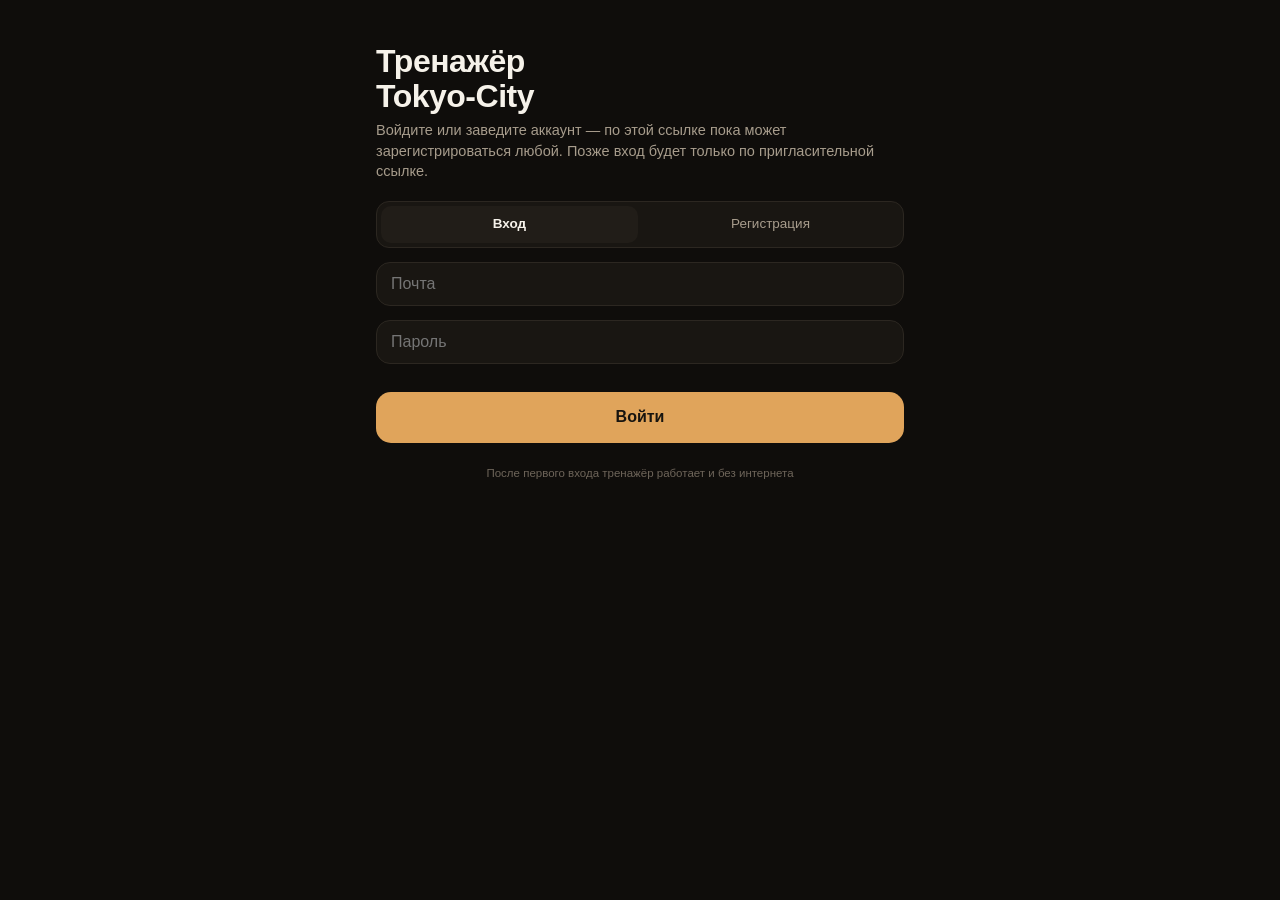
==== docs/index.html @ 5d856eb6 "тренажёр: пересборка 2026-08-20" ====
<!doctype html>
<html lang="ru">
<head>
<meta charset="utf-8">
<meta name="viewport" content="width=device-width,initial-scale=1,viewport-fit=cover,maximum-scale=1">
<meta name="theme-color" content="#17140F">
<meta name="apple-mobile-web-app-capable" content="yes">
<title>Tokyo-City · тренажёр</title>
<style>
:root{
  --bg:#0F0D0B; --card:#191612; --card-2:#211D18; --line:#2C2721;
  --ink:#F6F2EA; --ink-2:#A79C8C; --ink-3:#6E655A;
  --acc:#E0A45B; --ok:#4FB477; --bad:#E2564B;
  --sans:-apple-system,BlinkMacSystemFont,'Segoe UI',Roboto,'Helvetica Neue',sans-serif;
  --mono:ui-monospace,'SF Mono',Menlo,Consolas,monospace;
  --r:18px;
}
*{box-sizing:border-box;-webkit-tap-highlight-color:transparent}
html,body{height:100%}
body{margin:0;background:var(--bg);color:var(--ink);font-family:var(--sans);
  font-size:16px;line-height:1.4;overscroll-behavior:none;
  padding:env(safe-area-inset-top) env(safe-area-inset-right) env(safe-area-inset-bottom) env(safe-area-inset-left)}
button{font:inherit;color:inherit;border:0;background:none;cursor:pointer}
.wrap{max-width:560px;margin:0 auto;padding:18px 16px 28px;min-height:100%;display:flex;flex-direction:column}
/* Экраны — flex-элементы колонки, а у них min-width:auto: горизонтальная лента чипсов
   растягивала весь экран до своей длины (на телефоне страница уезжала до 714 px
   и всё казалось мелким). Ограничиваем — тогда ленты скроллятся внутри себя. */
.wrap > *{min-width:0;max-width:100%}
.chips-row{max-width:100%}

/* ---------- шапка ---------- */
.top{display:flex;align-items:center;gap:12px;margin:0 -16px 14px;padding:0 16px;
  min-height:34px;position:sticky;top:0;z-index:30;background:var(--bg)}
.top .back{width:34px;height:34px;border-radius:11px;background:var(--card);display:grid;place-items:center;
  font-size:18px;color:var(--ink-2);transition:.18s}
.top .back:active{transform:scale(.92)}
.bar{flex:1;height:6px;border-radius:6px;background:var(--card);overflow:hidden}
.bar i{display:block;height:100%;width:0;background:var(--acc);border-radius:6px;
  transition:width .35s cubic-bezier(.4,0,.2,1)}
.hearts{display:flex;gap:4px;font-size:13px;letter-spacing:1px}
.timer{font-family:var(--mono);font-size:14px;color:var(--ink-2);font-variant-numeric:tabular-nums}
.timer.warn{color:var(--bad)}
.count{font-family:var(--mono);font-size:13px;color:var(--ink-3)}

/* ---------- главный экран ---------- */
h1{font-size:27px;line-height:1.1;letter-spacing:-.5px;margin:8px 0 6px;font-weight:800}
.lead{color:var(--ink-2);font-size:14.5px;margin:0 0 20px}
.mode{display:block;width:100%;text-align:left;background:var(--card);border-radius:var(--r);padding:18px;
  margin-bottom:12px;border:1px solid var(--line);transition:transform .16s,border-color .2s}
.mode:active{transform:scale(.985)}
.mode b{display:block;font-size:18px;margin-bottom:4px}
.mode span{display:block;color:var(--ink-2);font-size:13.5px}
.mode .tags{display:flex;gap:6px;margin-top:12px;flex-wrap:wrap}
.mode .tags i{font-style:normal;font-family:var(--mono);font-size:11.5px;color:var(--acc);
  background:#E0A45B1a;border-radius:8px;padding:4px 8px}
.mode.ghost{background:transparent;border-style:dashed}
.mode.ghost b{color:var(--ink)}
.stats{display:grid;grid-template-columns:repeat(3,1fr);gap:8px;margin:6px 0 18px}
.stats div{background:var(--card);border-radius:14px;padding:12px;text-align:center}
.stats b{display:block;font-family:var(--mono);font-size:19px;color:var(--acc)}
.stats span{font-size:11px;color:var(--ink-3);letter-spacing:.02em}

/* ---------- карточка вопроса ---------- */
.stage{flex:1;display:flex;flex-direction:column;justify-content:center}
.q{background:var(--card);border-radius:22px;padding:clamp(13px,2vh,20px);
  border:1px solid var(--line);animation:in .26s cubic-bezier(.2,.8,.2,1);
  max-height:calc(100vh - 108px);overflow-y:auto}
@keyframes in{from{opacity:0;transform:translateY(14px) scale(.99)}to{opacity:1;transform:none}}
@keyframes shake{10%,90%{transform:translateX(-2px)}30%,70%{transform:translateX(4px)}50%{transform:translateX(-6px)}}
.q.shake{animation:shake .35s}
.q .drink{display:flex;align-items:center;gap:12px;margin-bottom:clamp(8px,1.6vh,14px)}
.q .drink img{width:clamp(40px,6vh,52px);height:clamp(40px,6vh,52px);border-radius:13px;
  object-fit:cover;background:var(--card-2);flex:0 0 auto}
.q .drink div{min-width:0}
.q .drink b{display:block;font-size:16px;line-height:1.2}
.q .drink span{font-size:11.5px;color:var(--ink-3);text-transform:uppercase;letter-spacing:.08em}
.q h2{font-size:clamp(17px,2.6vh,21px);line-height:1.25;margin:0 0 4px;font-weight:700;
  letter-spacing:-.3px}
.q .hint{font-size:12.5px;color:var(--ink-3);margin-top:6px}

/* таблица пака «пропущенная граммовка»: длинный состав прокручивается внутри себя,
   чтобы клавиатура осталась на экране */
.fillt{width:100%;border-collapse:collapse;margin-top:clamp(8px,1.4vh,14px);display:block;
  max-height:24vh;overflow-y:auto}
.fillt tbody{display:table;width:100%}
.fillt td{padding:clamp(4px,.8vh,7px) 0;border-bottom:1px solid var(--line);
  font-size:clamp(13px,1.8vh,14.5px);color:var(--ink-2)}
.fillt td+td{text-align:right;font-family:var(--mono);color:var(--ink);white-space:nowrap;padding-left:10px}
.fillt tr.miss td{color:var(--acc)}
.fillt tr.miss td+td{color:var(--acc);font-weight:700}
.fillt tr.tot td{border-bottom:0;color:var(--ink-3);font-size:13px;text-transform:uppercase;letter-spacing:.08em}
.fillt tr.tot td+td{color:var(--ink-2);text-transform:none;letter-spacing:0}
/* ввод числа */
.numrow{display:flex;align-items:center;gap:10px;margin-top:18px}
.numrow input{flex:1;width:100%;background:var(--card-2);border:1.5px solid var(--line);border-radius:15px;
  padding:14px 16px;font-family:var(--mono);font-size:24px;color:var(--ink);outline:none;
  transition:border-color .2s,background .2s;-moz-appearance:textfield}
.numrow input::-webkit-outer-spin-button,.numrow input::-webkit-inner-spin-button{-webkit-appearance:none;margin:0}
.numrow input:focus{border-color:var(--acc)}
.numrow .unit{font-family:var(--mono);font-size:16px;color:var(--ink-3);min-width:26px}
.go{background:var(--acc);color:#17140F;border-radius:15px;padding:14px 20px;font-weight:700;font-size:16px;
  transition:transform .15s,opacity .2s}
.go:active{transform:scale(.95)}
.go.wide{width:100%;margin-top:14px;text-align:center}

/* варианты */
.opts{display:grid;gap:8px;margin-top:16px}
.opt{background:var(--card-2);border:1.5px solid var(--line);border-radius:14px;padding:14px 16px;text-align:left;
  font-size:16px;transition:transform .14s,background .2s,border-color .2s}
.opt:active{transform:scale(.985)}
.opt.num{font-family:var(--mono);font-size:18px}
.opt.ok{border-color:var(--ok);background:#4FB4771f}
.opt.bad{border-color:var(--bad);background:#E2564B1f}
.opt.dim{opacity:.45}

/* фидбек */
.fb{margin-top:clamp(8px,1.4vh,14px);border-radius:14px;padding:clamp(9px,1.5vh,12px) 14px;
  font-size:14.5px;display:none;animation:in .2s ease-out}
.fb .next{display:inline-block;margin-top:8px;background:var(--acc);color:#17140F;
  border-radius:11px;padding:9px 16px;font-weight:700;font-size:14px}
.fb.show{display:block}
.fb.ok{background:#4FB4771f;color:#9EE0B8}
.fb.bad{background:#E2564B1f;color:#F3A8A2}
.fb b{font-family:var(--mono)}
.pill{display:inline-block;font-family:var(--mono);background:#0003;border-radius:8px;padding:2px 7px;margin-left:4px}

/* результат */
.res{text-align:center;padding:10px 0}
.res .big{font-family:var(--mono);font-size:54px;font-weight:700;letter-spacing:-2px;line-height:1}
.res .big.win{color:var(--ok)}.res .big.lose{color:var(--bad)}
.res p{color:var(--ink-2);font-size:14.5px}

/* список ошибок */
.list{margin-top:6px}
.item{background:var(--card);border-radius:14px;padding:12px 14px;margin-bottom:8px;border:1px solid var(--line);
  display:flex;gap:12px;align-items:center;animation:in .2s ease-out}
.item img{width:40px;height:40px;border-radius:10px;object-fit:cover;flex:0 0 40px;background:var(--card-2)}
.item .txt{flex:1;min-width:0}
.item .txt b{display:block;font-size:14px;font-weight:600;line-height:1.25}
.item .txt span{font-size:12px;color:var(--ink-3)}
.item .ans{font-family:var(--mono);font-size:14px;color:var(--ok);white-space:nowrap}
.item .cnt{font-family:var(--mono);font-size:11px;color:var(--bad)}
.empty{text-align:center;color:var(--ink-3);padding:40px 10px;font-size:14.5px}
.hidden{display:none!important}
.row{display:flex;gap:8px;margin-top:14px}
.row .go{flex:1}
.ghostbtn{border:1px solid var(--line);border-radius:15px;padding:14px 18px;color:var(--ink-2);flex:1;text-align:center;
  transition:transform .15s}
.ghostbtn:active{transform:scale(.96)}

/* ---------- модалка с рецептом ---------- */
.modal{position:fixed;inset:0;z-index:100;display:flex;align-items:flex-end;justify-content:center;
  background:#000000a6;backdrop-filter:blur(6px);opacity:0;pointer-events:none;transition:opacity .22s}
.modal.on{opacity:1;pointer-events:auto}
.sheet-card{width:100%;max-width:560px;max-height:92vh;overflow-y:auto;background:var(--card);
  border-radius:24px 24px 0 0;padding:0 0 26px;transform:translateY(100%);
  transition:transform .28s cubic-bezier(.2,.85,.25,1);-webkit-overflow-scrolling:touch}
.modal.on .sheet-card{transform:none}
/* Шапка карточки липкая и всегда держит кнопку возврата: одной «шторки» мало —
   с телефона было непонятно, как выйти обратно в справочник. */
.sheet-card .grip{position:sticky;top:0;background:var(--card);
  padding:10px 14px 8px;display:flex;align-items:center;gap:10px;z-index:2;
  border-bottom:1px solid var(--line)}
.sheet-card .grip i{width:42px;height:4px;border-radius:4px;background:var(--line);display:block;
  position:absolute;left:50%;transform:translateX(-50%);top:6px}
.sheet-card .grip .cls{display:flex;align-items:center;gap:6px;font-size:14px;color:var(--ink-2);
  background:var(--card-2);border-radius:11px;padding:8px 13px 8px 9px;transition:transform .15s}
.sheet-card .grip .cls:active{transform:scale(.94)}
.sheet-card .grip .cls b{font-size:17px;font-weight:400;line-height:1}
.rc{padding:0 18px}
.rc .hero{width:100%;height:210px;object-fit:contain;border-radius:16px;background:var(--card-2);display:block;padding:6px}
.rc h3{font-size:23px;margin:14px 0 8px;letter-spacing:-.4px;line-height:1.15}
.rc .chips{display:flex;flex-wrap:wrap;gap:6px;margin-bottom:14px}
.rc .chips span{font-size:11.5px;letter-spacing:.04em;text-transform:uppercase;color:var(--ink-2);
  background:var(--card-2);border-radius:9px;padding:5px 9px}
.rc .chips span.a{background:#E0A45B1f;color:var(--acc)}
.rc .lbl{font-size:11px;letter-spacing:.14em;text-transform:uppercase;color:var(--ink-3);margin:16px 0 7px}
.rc table{width:100%;border-collapse:collapse}
.rc td{padding:6px 0;border-bottom:1px solid var(--line);font-size:14.5px;vertical-align:baseline}
.rc td.a{text-align:right;font-family:var(--mono);font-size:14px;white-space:nowrap;padding-left:10px}
.rc tr.g td{color:var(--ink-2)} .rc tr.g td.a{color:var(--acc)}
.rc td.s{width:34px;padding-left:6px;text-align:right}
.rc td.s .star{width:28px;height:28px;flex:none;background:transparent;font-size:15px}
.icard>summary .star{width:28px;height:28px;flex:none;background:transparent;font-size:15px}
.rc .method{font-size:14.5px;line-height:1.5;color:var(--ink-2)}
.rc .method b{color:var(--ink)}
.rc .formula{font-family:var(--mono);font-size:12.5px;line-height:1.5;background:var(--card-2);
  border-radius:12px;padding:11px 13px;color:var(--ink-2);margin-top:14px}
.rc .keyb{background:#E0A45B14;border-radius:12px;padding:12px 14px;margin-top:12px;font-size:14px;line-height:1.45}
.rc .keyb b{display:block;font-size:11px;letter-spacing:.14em;text-transform:uppercase;color:var(--acc);margin-bottom:5px}
.rc .var{border:1px dashed var(--line);border-radius:12px;padding:11px 13px;margin-top:10px}
.rc .var b{display:block;font-size:14px;margin-bottom:4px}
.rc .var p{margin:0;font-size:13px;color:var(--ink-2);line-height:1.45}
.rc .serve{font-size:13px;color:var(--ink-3);font-style:italic;margin-top:8px}
.rc .straw{font-size:11px;color:var(--ink-3);opacity:.65;margin-top:4px}

/* ---------- справочник ---------- */
/* шапка экрана: заголовок и возврат на главную (у quiz своя шапка #top).
   Липкая: в справочнике и базе вопросов список длинный, и без этого до кнопки
   «назад» приходилось листать вверх через сотни строк. */
.scrhead{display:flex;align-items:center;gap:10px;margin:0 -16px 12px;padding:6px 16px 8px;
  position:sticky;top:0;z-index:30;background:var(--bg)}
.scrhead::after{content:'';position:absolute;left:0;right:0;bottom:0;height:1px;
  background:var(--line);opacity:.7}
.scrhead h1{font-size:23px;margin:0}
.scrhead .back{width:34px;height:34px;border-radius:11px;background:var(--card);display:grid;
  place-items:center;font-size:20px;color:var(--ink-2);flex:0 0 34px;transition:.18s}
.scrhead .back:active{transform:scale(.92)}

/* переключатель порядка: по главам пособия или как в исходной таблице */
.seg{display:flex;gap:4px;background:var(--card);border:1px solid var(--line);border-radius:13px;
  padding:4px;margin-bottom:14px}
.seg button{flex:1;border-radius:10px;padding:9px 6px;font-size:13.5px;color:var(--ink-2);
  transition:background .18s,color .18s}
.seg button.on{background:var(--card-2);color:var(--ink);font-weight:600}

.search{width:100%;background:var(--card);border:1.5px solid var(--line);border-radius:14px;
  padding:12px 14px;color:var(--ink);font-size:16px;outline:none;margin-bottom:14px;transition:border-color .2s}
.search:focus{border-color:var(--acc)}
.chgroup{margin:18px 0 8px;display:flex;align-items:center;gap:8px;font-size:12px;letter-spacing:.1em;
  text-transform:uppercase;color:var(--ink-3)}
.chgroup i{width:8px;height:8px;border-radius:50%;display:block}
/* Строка справочника показывает состав сразу: на телефоне открывать каждую карточку,
   чтобы увидеть граммовки, слишком долго. Шапка строки — flex, состав под ней — сетка
   «название / количество», числа моноширинным и всегда прижаты вправо. */
.rrow{display:block;background:var(--card);border:1px solid var(--line);
  border-radius:14px;padding:10px 12px;margin-bottom:7px;width:100%;text-align:left;transition:transform .14s}
.rrow:active{transform:scale(.985)}
.rrow .h{display:flex;align-items:center;gap:12px}
.rrow img{width:38px;height:38px;border-radius:10px;object-fit:cover;background:var(--card-2);flex:0 0 38px}
.rrow .t{flex:1;min-width:0}
.rrow .t b{display:block;font-size:14.5px;font-weight:600;line-height:1.25}
.rrow .t span{font-size:11.5px;color:var(--ink-3)}
.rrow .v{font-family:var(--mono);font-size:12.5px;color:var(--acc);white-space:nowrap}
.rrow .comp{display:grid;grid-template-columns:1fr auto;gap:1px 10px;margin-top:9px;
  padding-top:8px;border-top:1px solid var(--line)}
.rrow .comp dt{font-size:12.5px;color:var(--ink-2);line-height:1.5;min-width:0;
  overflow:hidden;text-overflow:ellipsis;white-space:nowrap}
.rrow .comp dd{margin:0;font-family:var(--mono);font-size:12.5px;color:var(--ink);
  line-height:1.5;white-space:nowrap;text-align:right}
.rrow .comp dt.hd{font-size:10.5px;letter-spacing:.12em;text-transform:uppercase;
  color:var(--ink-3);margin-top:6px;padding-top:6px;border-top:1px solid var(--line)}
.rrow .comp dd.hd{border-top:1px solid var(--line);margin-top:6px;padding-top:6px}
.rrow .comp .g dt,.rrow .comp dt.g{color:var(--ink-3)}
.rrow .comp dd.g{color:var(--acc)}
details.cheatbox{margin-bottom:10px}
details.cheatbox>summary{list-style:none;cursor:pointer;background:var(--card);border:1px dashed var(--line);
  border-radius:14px;padding:12px 14px;font-size:14px;color:var(--ink-2)}
details.cheatbox>summary::-webkit-details-marker{display:none}
details.cheatbox>summary::after{content:'＋';float:right;color:var(--ink-3)}
details.cheatbox[open]>summary{color:var(--ink);margin-bottom:8px}
details.cheatbox[open]>summary::after{content:'−'}
details.cheat{background:var(--card);border:1px solid var(--line);border-radius:14px;padding:12px 14px;margin-bottom:8px}
details.cheat summary{cursor:pointer;font-weight:600;font-size:15px;list-style:none}
details.cheat summary::-webkit-details-marker{display:none}
details.cheat summary::after{content:'＋';float:right;color:var(--ink-3);font-weight:400}
details.cheat[open] summary::after{content:'−'}
details.cheat .in{margin-top:10px;font-size:13.5px;line-height:1.5;color:var(--ink-2)}
details.cheat table{width:100%;border-collapse:collapse;font-size:13px}
details.cheat td{padding:5px 0;border-bottom:1px solid var(--line);vertical-align:top}
details.cheat td+td{text-align:right;font-family:var(--mono);white-space:nowrap;padding-left:10px}
details.cheat b{color:var(--ink)}
.fbbtn{margin-top:9px;display:inline-block;background:#0004;border-radius:10px;padding:7px 12px;
  font-size:13px;color:var(--ink);border:1px solid var(--line)}
.foot{margin-top:auto;padding-top:22px;text-align:center;color:var(--ink-3);font-size:11.5px}
.handoff{font-family:var(--mono);font-size:11px;color:var(--acc);word-break:break-all;
  background:#0004;border-radius:10px;padding:8px 10px;margin-top:8px;user-select:all}

/* ---------- избранное ---------- */
.star{flex:0 0 34px;width:34px;height:34px;border-radius:11px;background:var(--card-2);
  display:grid;place-items:center;font-size:16px;color:var(--ink-3);transition:transform .15s,color .2s}
.star:active{transform:scale(.88)}
.star.on{color:var(--acc)}
.star.off{font-size:15px}
.star.off.on{color:var(--bad)}
.rrow .h .star{background:transparent;width:28px;height:28px;flex:0 0 28px;font-size:15px}
.q .drink .star{margin-left:auto}

/* ---------- чипсы фильтров (виды напитков, темы вопросов) ---------- */
.chips-row{display:flex;gap:6px;overflow-x:auto;padding-bottom:4px;margin-bottom:12px;
  scrollbar-width:none;-webkit-overflow-scrolling:touch}
.chips-row::-webkit-scrollbar{display:none}
.chip{flex:0 0 auto;background:var(--card);border:1px solid var(--line);border-radius:11px;
  padding:8px 12px;font-size:13px;color:var(--ink-2);white-space:nowrap;transition:.18s}
.chip.on{background:#E0A45B1f;border-color:var(--acc);color:var(--acc);font-weight:600}
.chip.off.on{background:#E2564B1f;border-color:var(--bad);color:var(--bad)}
.chip i{font-style:normal;font-family:var(--mono);font-size:11px;opacity:.7;margin-left:5px}

/* ---------- своя клавиатура вместо нативной ---------- */
/* На телефоне системная цифровая клавиатура закрывала карточку целиком и прыгала
   при каждом фокусе. Своя всегда на месте и не двигает вёрстку. */
.numbox{margin-top:16px}
.numbox{margin-top:clamp(10px,1.6vh,16px)}
.numbox .disp{display:flex;align-items:center;gap:10px;background:var(--card-2);
  border:1.5px solid var(--line);border-radius:15px;padding:clamp(6px,1.1vh,12px) 16px;
  transition:border-color .2s}
.numbox .disp.focus{border-color:var(--acc)}
.numbox .disp.ok{border-color:var(--ok)} .numbox .disp.bad{border-color:var(--bad)}
.numbox .val{flex:1;font-family:var(--mono);font-size:clamp(20px,2.9vh,26px);line-height:1.1;
  min-height:clamp(24px,3vh,30px);color:var(--ink);word-break:break-all}
.numbox .val.ph{color:var(--ink-3)}
.numbox .val i{font-style:normal;display:inline-block;width:2px;height:24px;background:var(--acc);
  vertical-align:-4px;animation:blink 1s steps(1) infinite}
@keyframes blink{50%{opacity:0}}
.numbox .unit{font-family:var(--mono);font-size:16px;color:var(--ink-3)}
/* Ответ дан — клавиатура больше не нужна. Прячем её, иначе вердикт «Верно/Неверно»
   уезжает под нижний край экрана (проверяли на iPhone 12). */
.numbox.answered .pad{display:none}
/* Отклик на нажатие: на телефоне палец закрывает кнопку, и без вспышки непонятно,
   засчиталось ли касание. Анимация короче времени между двумя нажатиями. */
.pad button{position:relative;overflow:hidden}
.pad button.hit{background:var(--acc);color:#17140F;transform:scale(.93)}
.pad button.hit::after{content:'';position:absolute;inset:0;background:#fff;opacity:.35;
  animation:flash .18s ease-out forwards}
@keyframes flash{to{opacity:0}}
.numbox .disp.hit{border-color:var(--acc)}
/* На компьютере число набирают с клавиатуры — экранные цифры только занимают место.
   Кнопка «Ответ» остаётся: ей же отвечает мышь. */
/* базовое правило идёт до медиазапроса, иначе перебивает его при равной специфичности */
.padhint{display:none;font-size:12.5px;color:var(--ink-3);margin-top:10px}
@media (hover:hover) and (pointer:fine){
  .pad{grid-template-columns:1fr}
  .pad button[data-d], .pad button[data-del]{display:none}
  .padhint{display:block}
}
/* Клавиатура ужимается по высоте экрана: на маленьком телефоне с длинным составом
   всё равно должна помещаться целиком, без прокрутки до кнопки «Ответ». */
.pad{display:grid;grid-template-columns:repeat(3,1fr);gap:clamp(5px,1vh,8px);
  margin-top:clamp(8px,1.4vh,12px)}
.pad button{background:var(--card-2);border:1px solid var(--line);border-radius:13px;
  padding:clamp(6px,1.15vh,14px) 0;font-family:var(--mono);font-size:clamp(16px,2vh,21px);
  transition:transform .12s,background .18s}
.pad button:active{transform:scale(.93);background:var(--line)}
.pad button.act{background:var(--acc);color:#17140F;font-family:var(--sans);font-size:16px;font-weight:700}
.pad button.sub{color:var(--ink-2);font-size:19px}
.pad .quick{grid-column:1/-1;display:flex;gap:6px;overflow-x:auto;scrollbar-width:none}
.pad .quick::-webkit-scrollbar{display:none}
.pad .quick button{flex:0 0 auto;padding:9px 14px;font-size:15px;border-radius:11px;color:var(--ink-2)}

/* ---------- «впиши весь состав» ---------- */
.fillt tr.act td{color:var(--acc)}
.fillt td .slot{display:inline-block;min-width:58px;text-align:right;border-bottom:1.5px dashed var(--line);
  padding-bottom:1px;color:var(--ink-3)}
.fillt tr.act td .slot{border-color:var(--acc);color:var(--acc)}
.fillt tr.done td .slot{border-style:solid;border-color:var(--line);color:var(--ink)}
.fillt tr.wrong td .slot{border-color:var(--bad);color:var(--bad)}
.fillt tr.right td .slot{border-color:var(--ok);color:var(--ok)}

/* ---------- ингредиент во всех коктейлях ---------- */
.icard{background:var(--card);border:1px solid var(--line);border-radius:14px;margin-bottom:8px;overflow:hidden}
.icard>summary{list-style:none;cursor:pointer;padding:12px 14px;display:flex;align-items:baseline;gap:10px}
.icard>summary::-webkit-details-marker{display:none}
.icard>summary b{flex:1;font-size:14.5px;font-weight:600}
.icard>summary .n{font-family:var(--mono);font-size:12px;color:var(--ink-3)}
.icard>summary .d{font-family:var(--mono);font-size:12.5px;color:var(--acc)}
.icard[open]>summary{border-bottom:1px solid var(--line)}
.icard table{width:100%;border-collapse:collapse;padding:0 14px}
.icard td{padding:7px 14px;border-bottom:1px solid var(--line);font-size:13.5px;color:var(--ink-2)}
.icard tr:last-child td{border-bottom:0}
.icard td+td{text-align:right;font-family:var(--mono);color:var(--ink);white-space:nowrap}
.icard tr.g td{color:var(--ink-3)} .icard tr.g td+td{color:var(--acc)}

/* ---------- значок «включён фильтр» на карточке режима ---------- */
/* .mode span{display:block} растягивал бы значок на всю кнопку и уносил крестик
   на отдельную строку — поэтому display задан явно и с той же специфичностью. */
.mode .filt, .filt{display:inline-flex;align-items:center;gap:6px;margin-top:10px;
  background:#E0A45B1f;border:1px solid var(--acc);border-radius:10px;padding:5px 8px;
  font-size:12px;color:var(--acc);max-width:100%;vertical-align:top}
.filt+.filt{margin-left:6px}
.filt b{font-weight:600;overflow:hidden;text-overflow:ellipsis;white-space:nowrap}
.mode .filt .x, .filt .x{display:inline-block;flex:0 0 auto;background:#0003;border-radius:7px;
  padding:1px 6px;font-size:12px;color:var(--acc);line-height:1.4}
.filt .x:active{transform:scale(.9)}

.rm-done{color:var(--ok)} .rm-work{color:var(--acc)} .rm-plan{color:var(--ink-3)}

/* ---------- профиль ---------- */
.pcard{display:flex;gap:14px;align-items:center;background:var(--card);border:1px solid var(--line);
  border-radius:16px;padding:14px;margin-bottom:14px}
.pav{width:52px;height:52px;border-radius:16px;background:#E0A45B1f;color:var(--acc);
  display:grid;place-items:center;font-size:22px;font-weight:700;flex:0 0 52px}
.pcard b{display:block;font-size:15px;overflow-wrap:anywhere}
.pcard span{font-size:12.5px;color:var(--ink-3)}
.pbar{margin-bottom:10px}
.pbar .t{display:flex;justify-content:space-between;font-size:13px;color:var(--ink-2);margin-bottom:5px}
.pbar .t b{font-family:var(--mono);color:var(--ink)}
.pbar i{display:block;height:8px;border-radius:8px;background:var(--card-2);overflow:hidden}
.pbar u{display:block;height:100%;border-radius:8px;text-decoration:none;
  transition:width .5s cubic-bezier(.4,0,.2,1)}
.qrwrap{background:#fff;border-radius:16px;padding:14px;display:grid;place-items:center;margin:6px 0 4px}
.qrwrap canvas{width:100%;max-width:260px;height:auto;image-rendering:pixelated}

/* ---------- прочее ---------- */
.tagline{font-size:11px;color:var(--acc);letter-spacing:.06em;text-transform:uppercase;
  background:#E0A45B14;border-radius:7px;padding:2px 7px;display:inline-block;margin-top:3px}
.subhead{font-size:12px;letter-spacing:.1em;text-transform:uppercase;color:var(--ink-3);margin:18px 0 8px}
.mode .sub2{margin-top:8px;padding-left:10px;border-left:2px solid var(--line);
  font-size:12.5px;color:var(--ink-2);display:block}
.mode .sub2 i{font-style:normal;color:var(--ink-3)}
.note{background:var(--card);border:1px dashed var(--line);border-radius:14px;padding:12px 14px;
  font-size:13.5px;color:var(--ink-2);margin-bottom:10px}
.qrow{display:block;width:100%;text-align:left;background:var(--card);border:1px solid var(--line);
  border-radius:13px;padding:11px 13px;margin-bottom:7px;transition:transform .14s}
.qrow:active{transform:scale(.985)}
/* Длинные ответы («Малина + Ежевика + Апельсин…») с nowrap распирали строку,
   а вместе с ней и всю страницу: на телефоне вёрстка уезжала вбок и мельчала.
   Ответ переносится и занимает не больше половины строки. */
.qrow .hd{display:flex;gap:10px;align-items:flex-start;flex-wrap:wrap}
.qrow .hd b{flex:1 1 55%;min-width:0;font-size:14px;font-weight:600;line-height:1.3;
  overflow-wrap:anywhere}
.qrow .hd .a{font-family:var(--mono);font-size:13.5px;color:var(--ok);
  flex:0 1 auto;max-width:100%;text-align:right;margin-left:auto;overflow-wrap:anywhere}
.qrow .mt{font-size:11.5px;color:var(--ink-3);margin-top:5px}
.gcard{background:var(--card);border:1px solid var(--line);border-radius:14px;padding:12px 14px;margin-bottom:8px}
.gcard .hd{display:flex;gap:12px;align-items:center}
.gcard img{width:44px;height:44px;border-radius:11px;object-fit:cover;background:var(--card-2);flex:0 0 44px}
.gcard b{font-size:15px;display:block}
.gcard .st{font-size:12px;color:var(--acc);font-family:var(--mono)}
.gcard .dr{font-size:12.5px;color:var(--ink-3);margin-top:8px;line-height:1.5}
@media (min-width:620px){ .wrap{padding-top:36px} h1{font-size:32px} }
</style>
<link rel="manifest" href="manifest.webmanifest">
<link rel="apple-touch-icon" href="icon-192.png">
<meta name="apple-mobile-web-app-status-bar-style" content="black-translucent">
<meta name="mobile-web-app-capable" content="yes">
</head>
<body>
<div class="wrap">
  <div class="top hidden" id="top">
    <button class="back" id="back">‹</button>
    <button class="back hidden" id="prev" title="Предыдущий вопрос">↶</button>
    <div class="bar"><i id="prog"></i></div>
    <div class="count" id="count"></div>
    <div class="hearts" id="hearts"></div>
    <div class="timer" id="timer"></div>
  </div>

  <!-- ГЛАВНАЯ -->
  <div id="home">
    <h1>Tokyo-City<br>для сотрудников</h1>
    <p class="lead" id="homeLead">Бар</p>
    <button class="mode" data-mode="profile">
      <b>Мой профиль</b>
      <span>Данные аккаунта, код для входа на другом устройстве и личная статистика.</span>
      <div class="tags"><i id="profTag">—</i></div>
    </button>
    <button class="mode" data-mode="sched">
      <b>График</b>
      <span>Смены по точке, как в таблице. Смотрят бармены, менеджер и директор.</span>
      <div class="tags"><i>скоро</i></div>
    </button>
    <button class="mode" data-mode="learn">
      <b>Обучение</b>
      <span>Тренажёр, аттестация и база знаний — всё, что нужно выучить и где это посмотреть.</span>
      <div class="tags"><i id="bankSize">0 вопросов</i><i id="refSize">0 карт</i></div>
    </button>
    <button class="mode ghost hidden" data-mode="roadmap" id="rmBtn">
      <b>Роадмап</b>
      <span>План развития: что готово, что в работе, что впереди. Видите только вы.</span>
    </button>
    <div class="foot" id="homeFoot">Работает без интернета · данные хранятся только в этом браузере</div>
  </div>

  <!-- ОБУЧЕНИЕ -->
  <div id="learn" class="hidden">
    <div class="scrhead"><button class="back" data-home="1">‹</button><h1>Обучение</h1></div>
    <div class="stats">
      <div><b id="stTotal">0</b><span>ПОПЫТОК</span></div>
      <div><b id="stBest">—</b><span>ЛУЧШИЙ РЕЗУЛЬТАТ</span></div>
      <div><b id="stAcc">—</b><span>ТОЧНОСТЬ</span></div>
    </div>
    <button class="mode" data-mode="setup">
      <b>Тренажёр</b>
      <span>Без таймера и лимита ошибок. Внутри — настройки подбора и разбор ошибок.</span>
      <div class="tags"><i id="bankSize2">0 вопросов</i><i>с настройками</i></div>
      <div id="fTrain2"></div>
    </button>
    <button class="mode" data-mode="attest">
      <b>Аттестация</b>
      <span>Пробная — когда угодно и сколько угодно раз. Назначенную ставит управляющий.</span>
      <div class="tags"><i>75 вопросов</i><i>30:00</i><i>зачёт до 3 ошибок</i></div>
    </button>
    <button class="mode" data-mode="kb">
      <b>База знаний</b>
      <span>Технологические карты, база вопросов, теория и регламенты.</span>
      <div class="tags"><i id="refSize2">0 карт</i><i id="kbSize">разделы</i></div>
      <div id="fRef"></div>
    </button>
    <button class="mode ghost" data-mode="training">
      <b>Тренинги <span style="color:var(--ink-3);font-size:12px">скоро</span></b>
      <span>Календарь очных тренингов и запись на них.</span>
    </button>
  </div>

  <!-- МОЙ ПРОФИЛЬ -->
  <div id="profile" class="hidden">
    <div class="scrhead"><button class="back" data-home="1">‹</button><h1>Мой профиль</h1></div>
    <div id="profBody"></div>
  </div>

  <!-- ТЕСТ -->
  <div id="quiz" class="stage hidden"></div>

  <!-- РЕЗУЛЬТАТ -->
  <div id="result" class="hidden"></div>

  <!-- ВХОД -->
  <div id="login" class="hidden">
    <h1>Тренажёр<br>Tokyo-City</h1>
    <p class="lead" id="logLead">Войдите или заведите аккаунт — по этой ссылке пока может
      зарегистрироваться любой. Позже вход будет только по пригласительной ссылке.</p>
    <div class="seg" id="logMode">
      <button data-lm="in" class="on">Вход</button>
      <button data-lm="up">Регистрация</button>
    </div>
    <input class="search" id="logMail" type="email" inputmode="email" autocomplete="username"
           placeholder="Почта" autocapitalize="off" spellcheck="false">
    <input class="search" id="logPass" type="password" autocomplete="current-password"
           placeholder="Пароль">
    <button class="go wide" id="logGo">Войти</button>
    <div class="note hidden" id="logErr" style="border-color:var(--bad);color:var(--bad);margin-top:12px"></div>
    <div class="foot">После первого входа тренажёр работает и без интернета</div>
  </div>

  <!-- НАСТРОЙКА ТРЕНИРОВКИ -->
  <div id="setup" class="hidden">
    <div class="scrhead"><button class="back" data-learn="1">‹</button><h1>Тренажёр</h1></div>
    <div id="resume"></div>
    <div class="subhead">Что показывать</div>
    <div class="seg" id="setPool">
      <button data-pool="all" class="on">Все вопросы</button>
      <button data-pool="new">Только нерешённые</button>
      <button data-pool="fav">Избранное</button>
    </div>
    <div class="subhead">Вид напитков</div>
    <div class="chips-row" id="setSheet"></div>
    <div class="subhead">Тема</div>
    <div class="chips-row" id="setCat"></div>
    <div class="subhead">Убрать виды совсем</div>
    <div class="chips-row" id="setOff"></div>
    <label class="note" style="display:flex;gap:10px;align-items:center;cursor:pointer">
      <input type="checkbox" id="setTotal" style="width:20px;height:20px;accent-color:var(--acc)">
      <span>Подсказывать выход напитка там, где нужно вписать граммовку.
      На экзамене выход не показывается никогда.</span>
    </label>
    <div class="note" id="setCount"></div>
    <button class="go wide" id="setGo">Начать</button>
    <div class="subhead">Ещё в тренажёре</div>
    <button class="mode ghost" data-mode="errors">
      <b>Мои ошибки <span style="display:inline;color:var(--bad)" id="errCount"></span></b>
      <span>Разбор, слабые коктейли и повторное решение того, что не получилось.</span>
    </button>
  </div>

  <!-- БАЗА ВОПРОСОВ -->
  <div id="qbase" class="hidden">
    <div class="scrhead"><button class="back" data-kb="1">‹</button><h1>База вопросов</h1></div>
    <input class="search" id="qbQ" placeholder="Коктейль или ингредиент…" autocomplete="off">
    <div class="chips-row" id="qbSheet"></div>
    <div class="chips-row" id="qbCat"></div>
    <div id="qbList"></div>
  </div>

  <!-- АТТЕСТАЦИЯ -->
  <div id="attest" class="hidden">
    <div class="scrhead"><button class="back" data-learn="1">‹</button><h1>Аттестация</h1></div>
    <p class="lead">Порядок вопросов случайный, время ограничено. Аттестация идёт до конца:
      ошибки видно на счётчике, зачёт — не больше трёх.</p>
    <button class="mode" id="attTry">
      <b>Пробная</b>
      <span>Тренировочный прогон: проходить можно сколько угодно раз, результат остаётся на устройстве.</span>
      <div class="tags"><i>75 вопросов</i><i>30:00</i></div>
    </button>
    <button class="mode ghost">
      <b>Назначенная <span style="color:var(--ink-3);font-size:12px">скоро</span></b>
      <span>Аттестацию ставит управляющий: дата, состав вопросов и результат уходят в общий отчёт.</span>
    </button>
  </div>

  <!-- РОАДМАП (только владельцу) -->
  <div id="roadmap" class="hidden">
    <div class="scrhead"><button class="back" data-home="1">‹</button><h1>Роадмап</h1></div>
    <p class="lead">План развития приложения. Виден только вам — сотрудники этот раздел не видят.</p>
    <div id="rmBody"></div>
  </div>

  <!-- ЗАГЛУШКИ РАЗДЕЛОВ -->
  <div id="stub" class="hidden">
    <div class="scrhead"><button class="back" id="stubBack">‹</button><h1 id="stubTitle"></h1></div>
    <p class="lead" id="stubLead"></p>
    <div id="stubBody"></div>
  </div>

  <!-- БАЗА ЗНАНИЙ -->
  <div id="kb" class="hidden">
    <div class="scrhead"><button class="back" data-learn="1">‹</button><h1>База знаний</h1></div>
    <p class="lead" id="kbLead"></p>
    <div id="kbList"></div>
  </div>

  <!-- ТЕХНОЛОГИЧЕСКИЕ КАРТЫ -->
  <div id="ref" class="hidden">
    <div class="scrhead"><button class="back" data-kb="1">‹</button><h1>Технологические карты</h1></div>
    <input class="search" id="refQ" placeholder="Коктейль, ингредиент или украшение…" autocomplete="off">
    <div class="seg" id="refSort">
      <button data-sort="ch" class="on">По системе</button>
      <button data-sort="src">Как в таблице</button>
      <button data-sort="glass">Посуда</button>
      <button data-sort="ing">Ингредиенты</button>
    </div>
    <div class="chips-row" id="refSheet"></div>
    <div id="cheats"></div>
    <div id="refList"></div>
  </div>

  <!-- ОШИБКИ -->
  <div id="errors" class="hidden">
    <div class="scrhead"><button class="back" data-home="1">‹</button><h1>Мои ошибки</h1></div>
    <p class="lead" id="errLead"></p>
    <div class="row" id="errActions"></div>
    <div id="errStat"></div>
    <div class="list" id="errList"></div>
  </div>
</div>

<div class="modal" id="modal"><div class="sheet-card" id="sheetCard"></div></div>

<script src="media.js"></script>
<script src="recipes.js"></script>
<script src="bank.js"></script>
<script>
const BANK = window.BANK;
// Адрес и публичный ключ Supabase. Пустой url = вход выключен, приложение работает
// как раньше — это нужно, чтобы сборка не ломалась до настройки проекта.
const SB = {"url":"https://bprfxixyqonjboxyrnyc.supabase.co","key":"sb_publishable_Bh8CocxlFMLhWR3wDsaNSQ_la6vpjXQ"};
BANK.forEach((q,i)=>q.i=i);
const IMG = window.IMG || {};                 // ключ -> data-URI, картинка хранится один раз
const REC = (window.RECIPES||{recipes:[],chapters:[]});
const src = k => IMG[k] || '';
const $ = s=>document.querySelector(s);
const EX_N = 75, EX_LIVES = 3, EX_SEC = 30*60;

/* ---------- хранилище ----------
   v2: ошибки хранятся по стабильному q.id (хеш от напитка и текста вопроса), а не по
   позиции в BANK — позиция меняется при каждой перегенерации банка, и ошибки съезжали
   на чужие вопросы. Данные из v1 переносим один раз: там ключ — старый индекс. */
const KEY='barquiz.v3', KEY_V2='barquiz.v2', KEY_OLD='barquiz.v1';
const BY_ID = {}; BANK.forEach(q=>BY_ID[q.id]=q);
// fav — избранные коктейли, favQ — избранные вопросы, skip — напитки, убранные из тренировки,
// solved — что уже решено верно (для режима «только нерешённые»), sess — незаконченная тренировка.
let store = {errors:{}, stats:{runs:0, best:0, right:0, total:0},
             fav:{}, favQ:{}, skip:{}, skipQ:{}, skipSh:{}, favI:{}, solved:{}, sess:null, showTotal:true,
             opt:null, qb:null, ref:null};
try{
  const raw=localStorage.getItem(KEY);
  if(raw){ store=Object.assign(store, JSON.parse(raw)); }
  else{
    const v2=localStorage.getItem(KEY_V2);
    if(v2){ store=Object.assign(store, JSON.parse(v2)); }   // errors уже по id
    else{
      const old=localStorage.getItem(KEY_OLD);
      if(old){
        const o=JSON.parse(old);
        store.stats=Object.assign(store.stats, o.stats||{});
        for(const [i,n] of Object.entries(o.errors||{})){
          const q=BANK[+i]; if(q) store.errors[q.id]=n;   // индекс -> id по текущему банку
        }
      }
    }
    localStorage.setItem(KEY, JSON.stringify(store));
  }
}catch(e){}
for(const k of ['fav','favQ','skip','skipQ','skipSh','favI','solved','errors']) if(!store[k]) store[k]={};
const save = ()=>{
  try{ localStorage.setItem(KEY, JSON.stringify(store)); }catch(e){}
  if(typeof pushProgress === 'function') pushProgress();
};

/* ---------- избранное и исключения ---------- */
const isFav  = n => !!store.fav[n];
const isFavQ = id => !!store.favQ[id];
const isSkip = n => !!store.skip[n];
function toggleFav(n){ if(store.fav[n]) delete store.fav[n]; else store.fav[n]=1; save(); }
function toggleFavQ(id){ if(store.favQ[id]) delete store.favQ[id]; else store.favQ[id]=1; save(); }
function toggleSkip(n){ if(store.skip[n]) delete store.skip[n]; else store.skip[n]=1; save(); }
// Выключить сразу целый вид («Шотики», «Самовывоз») — иначе пришлось бы снимать
// напитки по одному.
const isSkipSh = sh => !!store.skipSh[sh];
function toggleSkipSh(sh){ if(store.skipSh[sh]) delete store.skipSh[sh]; else store.skipSh[sh]=1; save(); }
// Выключенный вопрос не появляется ни в тренировке, ни на экзамене — в отличие от
// «убрать напиток», который выключает коктейль целиком.
const isSkipQ = id => !!store.skipQ[id];
function toggleSkipQ(id){ if(store.skipQ[id]) delete store.skipQ[id]; else store.skipQ[id]=1; save(); }
const offHTML = (on,attr) => `<button class="star off${on?' on':''}" ${attr}
  title="Не показывать этот вопрос">${on?'⊘':'⊖'}</button>`;
// Единый фильтр «что вообще может попасться»: применяем и в тренировке, и на экзамене.
const playable = q => !isSkipQ(q.id) && !isSkip(q.drink) && !isSkipSh(q.sh);
const starHTML = (on,attr) => `<button class="star${on?' on':''}" ${attr}>${on?'★':'☆'}</button>`;
/* Избранное на уровне ингредиента: «хочу дорешать всё про суперджус», а не про коктейль
   целиком. Ключ нормализован — в таблице встречаются «СуперДжус» и «Суперджус»,
   а у украшений к названию приписана форма нарезки. */
const ingKey = n => (n||'').toLowerCase().replace(/ё/g,'е').replace(/\s*·.*$/,'')
                      .replace(/\s+/g,' ').trim();
const isFavI = n => !!store.favI[ingKey(n)];
function toggleFavI(n){
  const k = ingKey(n);
  if(store.favI[k]) delete store.favI[k]; else store.favI[k]=1;
  save();
}
// Вопрос считается избранным и сам по себе, и когда в избранном весь коктейль:
// «избранное» в тренировке должно поднимать и то, и другое.
// sk устроен как «напиток|строка рецепта|вид», поэтому ингредиент вопроса берём оттуда.
const qIng = q => { const p=(q.sk||'').split('|'); return p.length>1 ? p[1] : ''; };
const favQuestion = q => isFavQ(q.id) || isFav(q.drink) || (qIng(q) && isFavI(qIng(q)));

let REF_SORT = store.refSort==='src' ? 'src' : 'ch';   // порядок справочника: главы или таблица

/* ---------- утилиты ---------- */
const fmt = v => Number.isInteger(v) ? String(v) : String(v).replace('.',',');
const shuffle = a => { for(let i=a.length-1;i>0;i--){const j=Math.random()*(i+1)|0; [a[i],a[j]]=[a[j],a[i]];} return a; };
const mmss = s => `${String(Math.floor(s/60)).padStart(2,'0')}:${String(s%60).padStart(2,'0')}`;
const answerText = q =>
  q.t==='mfill' ? q.a.map(v=>fmt(v)).join(' · ')+' '+q.unit
: (q.t==='num'||q.t==='fill') ? `${fmt(q.a)} ${q.unit}`
: q.opts[q.ai];
const qLabel = q => q.q.replace(/^Сколько\s+/,'').replace(/^весит:\s*/,'Вес: ')
   .replace(/\?$/,'').replace(/ идёт в украшение/,' · украшение')
   .replace(/^В какой посуде.*$/,'Посуда').replace(/^Чем украшается.*$/,'Набор украшений');

function pickExam(){
  // «впиши весь состав» — тоже ввод числа, только полей несколько
  const isNum = q => q.t==='num'||q.t==='fill'||q.t==='mfill';
  const pool = BANK.filter(q=>playable(q) && (q.t!=='mfill' || q.a.length<=4));  // без простыней и выключенного
  const by = c => pool.filter(q=>q.cat===c && isNum(q));
  const byc = c => pool.filter(q=>q.cat===c && !isNum(q));
  const take = (arr,n) => shuffle(arr.slice()).slice(0,n);
  const set = [
    ...take(by('grams'), 46),
    ...take(byc('grams'), 7),
    ...take(by('garnish'), 12),
    ...take(byc('garnish'), 5),
    ...take(pool.filter(q=>q.cat==='glass'), 3),
    ...take(pool.filter(q=>q.cat==='method'), 2)
  ];
  // dedupe выбрасывает повторы (в том числе одинаковые факты у зелёных чаёв),
  // из-за чего квоты могут не добрать до 75. Добираем из остатка тем же правилом,
  // чтобы экзамен всегда был полным и всё равно без дублей.
  let out = dedupe(shuffle(set));
  if(out.length < EX_N){
    const have = new Set(out.map(q=>q.id));
    out = dedupe(out.concat(shuffle(pool.filter(q=>!have.has(q.id)))));
  }
  return out.slice(0, EX_N);
}

/* ---------- состояние ---------- */
let S = null, tick = null;
const SCREENS = ['home','quiz','result','errors','ref','setup','qbase','login','kb','attest','stub',
                 'learn','profile','roadmap'];

function show(id){
  SCREENS.forEach(x=>$('#'+x).classList.toggle('hidden', x!==id));
  closeRecipe();
  $('#top').classList.toggle('hidden', id!=='quiz');
}

function renderHome(){
  const st=store.stats;
  const setTxt = (id,t)=>{ const el=$('#'+id); if(el) el.textContent=t; };
  setTxt('stTotal', st.runs);
  setTxt('stBest', st.best ? st.best+'/'+EX_N : '—');
  setTxt('stAcc', st.total ? Math.round(st.right/st.total*100)+'%' : '—');
  const put = (id,t)=>{ const el=$('#'+id); if(el) el.textContent=t; };
  put('bankSize', BANK.length+' вопросов');
  put('bankSize2', BANK.length+' вопросов');
  put('refSize2', REC.recipes.length+' карт');
  put('profTag', (AUTH && AUTH.mail) ? ((AUTH.cat||1)+'-я категория') : 'без входа');
  $('#rmBtn').classList.toggle('hidden', !isOwner());
  // #qbSize и #errCount живут внутри базы знаний и тренажёра — их может не быть в DOM
  put('qbSize', BANK.length+' вопросов');
  put('refSize', REC.recipes.length+' карт');
  const n = Object.keys(store.errors).length;
  put('errCount', n ? '· '+n : '');
  // значки живут на разных экранах, часть из них может быть не отрисована
  const setHTML = (id, html) => { const el = $('#'+id); if(el) el.innerHTML = html; };
  const trainF = filtHTML(filtWords(OPT,'train'), 'setup', 'opt');
  const offN = Object.keys(store.skipSh).length + Object.keys(store.skip).length
             + Object.keys(store.skipQ).length;
  const offF = offN ? filtHTML(['выключено '+offN], 'setup', 'off') : '';
  setHTML('fTrain', trainF + offF);
  setHTML('fTrain2', trainF + offF);
  setHTML('fQbase', filtHTML(filtWords(QB,'qb'), 'qbase', 'qb'));
  setHTML('fRef', filtHTML(filtWords({sheet:REF_SHEET, fav:REF_FAV},'ref'), 'ref', 'ref'));
  if(authOn() && AUTH){
    const dept = (DEPTS.find(d=>d.id===AUTH.dept)||{title:'Бар'}).title;
    $('#homeLead').textContent = `${dept} · ${AUTH.cat||1}-я категория`;
  }
  $('#homeFoot').innerHTML = (authOn() && AUTH)
    ? `${AUTH.mail||''} · прогресс синхронизируется · вход и статистика — в профиле`
    : 'Работает без интернета · данные хранятся только в этом браузере';

  show('home');
}

/* ---------- настройка тренировки ---------- */
const SHEETS = REC.sheets || [];
const CATS = [['all','Все темы'],['grams','Состав'],['garnish','Украшения'],
              ['glass','Посуда'],['method','Метод'],['coffee','Кофе'],['tea','Чай'],
              ['pf','Заготовки'],['serve','Подача']];
const CAT_NAME = Object.fromEntries(CATS);
// Фильтры живут в store: бармен настроил «только лимонады, только украшения» —
// и после закрытия приложения возвращается туда же, а не к полному банку.
let OPT = Object.assign({pool:'all', sheet:'all', cat:'all'}, store.opt||{});
const saveOpt = ()=>{ store.opt = {pool:OPT.pool, sheet:OPT.sheet, cat:OPT.cat}; save(); };

const CAT_TITLE = v => (CATS.find(c=>c[0]===v)||[,''])[1];
const POOL_TITLE = {all:'', new:'только нерешённые', fav:'избранное'};

// Что показать на главной: короткий человеческий список включённых ограничений.
function filtWords(o, kind){
  const w = [];
  if(kind==='train' && POOL_TITLE[o.pool]) w.push(POOL_TITLE[o.pool]);
  if(kind!=='train' && o.fav) w.push('избранное');
  if(o.sheet && o.sheet!=='all') w.push(o.sheet);
  if(o.cat && o.cat!=='all') w.push(CAT_TITLE(o.cat));
  return w;
}
function filtHTML(words, goto, clear){
  if(!words.length) return '';
  return `<span class="filt" data-goto="${goto}"><b>${words.join(' · ')}</b>` +
         `<span class="x" data-clear="${clear}">✕</span></span>`;
}

// Один и тот же факт спрашивается по-разному: точным вводом, выбором, пропуском в составе.
// В одной сессии это выглядит как повтор, поэтому от каждой строки рецепта берём один вопрос.
function dedupKey(q){
  const p = (q.sk||q.id).split('|');
  const kind = p[p.length-1]==='g' ? 'g' : 'i';   // украшение и состав — всё-таки разные факты
  return p.slice(0,-1).join('|')+'|'+kind;
}
// У зелёных чаёв доза и температура одинаковы (8 гр, 80 °C), у чёрных — свои 10 гр
// и 100 °C. Три подряд одинаковых вопроса про разные сорта ничему не учат, поэтому
// такой факт в сессии показывается один раз. Крафтовые смеси не страдают: у них состав
// уникальный, значит и ответы разные, и в сессию попадают все.
// Кофе сюда намеренно не входит: заказчик просил спрашивать дозу у каждого напитка,
// даже если «15-16 гр» повторяется — это разные технологические карты.
const EQ_CATS = {tea:1};
const eqKey = q => EQ_CATS[q.cat] ? q.cat+'|'+q.q+'|'+answerText(q) : null;

function dedupe(list){
  const seen = new Set(), full = new Set(), taken = {}, eq = new Set(), out = [];
  for(const q of list){
    const ek = eqKey(q);
    if(ek){ if(eq.has(ek)) continue; eq.add(ek); }
    const isAll = /\|all\|mfill$/.test(q.sk||'');
    // «Впиши весь состав» перекрывает все граммовки этого коктейля — вместе они дубли
    if(isAll && taken[q.drink]) continue;
    if(!isAll && q.cat==='grams' && full.has(q.drink)) continue;
    const k = dedupKey(q);
    if(seen.has(k)) continue;
    seen.add(k);
    if(isAll) full.add(q.drink); else if(q.cat==='grams') taken[q.drink]=1;
    out.push(q);
  }
  return out;
}

function trainPool(o){
  let list = BANK.filter(playable);
  if(o.sheet!=='all') list = list.filter(q=>q.sh===o.sheet);
  if(o.cat!=='all')   list = list.filter(q=>q.cat===o.cat);
  if(o.pool==='new')  list = list.filter(q=>!store.solved[q.id]);
  if(o.pool==='fav')  list = list.filter(favQuestion);
  return dedupe(shuffle(list.slice()));
}

function renderSetup(){
  $('#setPool').querySelectorAll('button').forEach(b=>b.classList.toggle('on', b.dataset.pool===OPT.pool));
  $('#setSheet').innerHTML = [['all','Все виды']].concat(SHEETS.map(x=>[x,x]))
    .map(([v,t])=>`<button class="chip${OPT.sheet===v?' on':''}" data-sheet="${v}">${t}</button>`).join('');
  $('#setCat').innerHTML = CATS
    .map(([v,t])=>`<button class="chip${OPT.cat===v?' on':''}" data-cat="${v}">${t}</button>`).join('');
  // Выключенный вид не попадёт ни в тренировку, ни на экзамен, пока его не вернут.
  $('#setOff').innerHTML = SHEETS.map(x=>
    `<button class="chip${isSkipSh(x)?' off on':''}" data-off="${x}">${isSkipSh(x)?'✕ ':''}${x}</button>`).join('');
  $('#setTotal').checked = !!store.showTotal;
  const n = trainPool(OPT).length;
  $('#setCount').innerHTML = n
    ? `Готово вопросов: <b style="font-family:var(--mono);color:var(--acc)">${n}</b>`
    : 'Под такие настройки вопросов нет — измените фильтры.';
  $('#setGo').style.opacity = n ? 1 : .4;
  // Незаконченная тренировка: спрашиваем, продолжить её или начать заново.
  const sv = store.sess;
  $('#resume').innerHTML = sv
    ? `<div class="note" style="border-style:solid;border-color:var(--acc)">
         Есть незаконченная тренировка: вопрос ${sv.k+1} из ${sv.ids.length}, верно ${sv.right}.
         <div class="row"><button class="go" id="resGo">Продолжить</button>
         <button class="ghostbtn" id="resDrop">Начать новую</button></div></div>` : '';
  if(sv){
    $('#resGo').onclick = ()=>resumeSession();
    $('#resDrop').onclick = ()=>{ store.sess=null; save(); renderSetup(); };
  }
  show('setup');
}
$('#setPool').addEventListener('click', e=>{
  const b=e.target.closest('button[data-pool]'); if(!b) return;
  OPT.pool=b.dataset.pool; saveOpt(); renderSetup();
});
$('#setSheet').addEventListener('click', e=>{
  const b=e.target.closest('button[data-sheet]'); if(!b) return;
  OPT.sheet=b.dataset.sheet; saveOpt(); renderSetup();
});
$('#setCat').addEventListener('click', e=>{
  const b=e.target.closest('button[data-cat]'); if(!b) return;
  OPT.cat=b.dataset.cat; saveOpt(); renderSetup();
});
$('#setOff').addEventListener('click', e=>{
  const b=e.target.closest('button[data-off]'); if(!b) return;
  toggleSkipSh(b.dataset.off); renderSetup();
});
$('#setTotal').addEventListener('change', e=>{ store.showTotal=e.target.checked; save(); });
$('#setGo').addEventListener('click', ()=>{ if(trainPool(OPT).length) start('train'); });

/* ---------- запуск ---------- */
function start(mode){
  let list;
  if(mode==='exam') list = pickExam();
  else if(mode==='train') list = trainPool(OPT);
  else list = dedupe(shuffle(Object.keys(store.errors).map(id=>BY_ID[id]).filter(Boolean)));
  if(!list.length){ renderHome(); return; }
  if(mode==='train'){ store.sess = null; save(); }
  S = {mode, list, k:0, right:0, wrong:0, lives:EX_LIVES, left:EX_SEC, done:[],
       t0:Date.now(), ans:{}, again:{}};
  runSession();
}

// Тренировка переживает выход из приложения: сохраняем id вопросов и позицию.
function saveSession(){
  if(!S || S.mode!=='train' || S.ended) return;
  store.sess = {ids:S.list.map(q=>q.id), k:S.k, right:S.right, wrong:S.wrong,
                ans:S.ans, t0:S.t0};
  save();
}
function resumeSession(){
  const sv = store.sess; if(!sv) return;
  const list = sv.ids.map(id=>BY_ID[id]).filter(Boolean);
  if(!list.length){ store.sess=null; save(); renderSetup(); return; }
  S = {mode:'train', list, k:Math.min(sv.k,list.length-1), right:sv.right||0, wrong:sv.wrong||0,
       lives:EX_LIVES, left:EX_SEC, done:[], t0:sv.t0||Date.now(), ans:sv.ans||{}, again:{}};
  runSession();
}

function runSession(){
  show('quiz');
  if(S.mode==='exam'){
    $('#timer').textContent = mmss(S.left);
    clearInterval(tick);
    tick = setInterval(()=>{
      S.left--; $('#timer').textContent = mmss(S.left);
      $('#timer').classList.toggle('warn', S.left<=120);
      if(S.left<=0) finish('time');
    },1000);
  } else { $('#timer').textContent=''; clearInterval(tick); }
  renderQ();
}

/* ---------- отрисовка вопроса ---------- */
// Выход напитка — подсказка: зная его, пропуск считается арифметикой. На экзамене
// не показываем никогда, в тренировке это выбор пользователя.
const showTotal = () => S.mode!=='exam' && !!store.showTotal;
// Подсказка «выход = сумма всех жидкостей» имеет смысл, только когда выход виден.
// С выключённым показом это просто дразнилка, а на экзамене — ещё и лишний намёк.
const hintOf = q => (q.hint && q.hint.indexOf('выход') === 0 && !showTotal()) ? '' : q.hint;

function renderQ(){
  const q = S.list[S.k];
  $('#prog').style.width = (S.k/S.list.length*100)+'%';
  $('#count').textContent = (S.k+1)+'/'+S.list.length;
  // Экзамен больше не обрывается после трёх ошибок — их просто видно на счётчике,
  // а зачёт считается в конце. Так человек дорешивает до конца и видит все пробелы.
  $('#hearts').innerHTML = S.wrong
    ? `<span style="color:var(--bad)">${S.wrong} ошиб.</span>`
    : '<span style="color:var(--ink-3)">без ошибок</span>';
  $('#prev').classList.toggle('hidden', S.k===0);
  const img = q.img ? `<img src="${src(q.img)}" alt="">` : '';
  const nBlanks = q.t==='mfill' ? q.a.length : (q.t==='fill' ? 1 : 0);
  let bi = -1;
  const table = (q.t==='fill'||q.t==='mfill')
    ? `<table class="fillt" id="ftab">${q.rows.map(([n,a])=>{
         if(a==='') bi++;
         return `<tr class="${a?'':'miss'}"${a?'':` data-b="${bi}"`}><td>${n}</td>`+
                `<td>${a || '<span class="slot">—</span>'}</td></tr>`;
       }).join('')}${showTotal()&&q.total?`<tr class="tot"><td>Выход</td><td>${q.total}</td></tr>`:''}</table>`
    : '';
  const body = (q.t==='num'||q.t==='fill'||q.t==='mfill')
    ? table + padHTML(q, nBlanks)
    : `<div class="opts">${q.opts.map((o,i)=>
         `<button class="opt ${q.cat!=='glass'&&q.t==='choice'&&/^\d/.test(o)?'num':''}" data-i="${i}">${o}</button>`).join('')}</div>`;
  const kind = (CAT_NAME[q.cat] || 'состав').toLowerCase();
  $('#quiz').innerHTML = `<div class="q" id="qc">
      <div class="drink">${img}<div><span>${kind}</span><b>${q.drink}</b>
        ${q.tag?`<div class="tagline">${q.tag}</div>`:''}</div>
        ${starHTML(isFavQ(q.id), 'id="favQ"')}</div>
      <h2>${q.q}</h2>
      ${hintOf(q)?`<div class="hint">${hintOf(q)}</div>`:''}
      ${body}
      <div class="fb" id="fb"></div>
    </div>`;
  $('#favQ').onclick = e=>{ e.stopPropagation(); toggleFavQ(q.id);
    e.currentTarget.classList.toggle('on'); e.currentTarget.textContent = isFavQ(q.id)?'★':'☆'; };
  if(q.t==='num'||q.t==='fill'||q.t==='mfill') initPad(q, nBlanks);
  else $('#quiz').querySelectorAll('.opt').forEach(b=>
      b.addEventListener('click',()=>submitChoice(+b.dataset.i, b)));
  // уже отвеченный вопрос (вернулись назад) — показываем разбор, не даём переотвечать
  const prev = S.ans[q.id];
  if(prev!=null) replay(q, prev);
}

/* ---------- своя клавиатура ---------- */
// Нативная клавиатура телефона перекрывала карточку и прыгала при фокусе,
// поэтому цифры вводятся своим падом. Он же обслуживает несколько полей у «впиши состав».
let PAD = null;

function padHTML(q, nBlanks){
  const many = nBlanks > 1;
  return `<div class="numbox" id="numbox">
    <div class="disp" id="disp">
      <span class="val ph" id="val">0<i></i></span>
      <span class="unit">${q.unit||''}</span>
    </div>
    ${many?`<div class="hint" id="slotHint"></div>`:''}
    <div class="padhint">Введите число с клавиатуры · Enter — ответить${
      many?' · Tab или Enter — следующее поле':''}</div>
    <div class="pad">
      ${[1,2,3,4,5,6,7,8,9].map(d=>`<button data-d="${d}">${d}</button>`).join('')}
      <button data-d="," class="sub">,</button>
      <button data-d="0">0</button>
      <button data-del="1" class="sub">⌫</button>
      <button class="act" id="ok" style="grid-column:1/-1">${many?'Дальше':'Ответ'}</button>
    </div></div>`;
}

function padDraw(){
  const q = PAD.q, v = PAD.vals[PAD.i];
  $('#val').innerHTML = (v||'0')+'<i></i>';
  $('#val').classList.toggle('ph', !v);
  const tab = $('#ftab');
  if(PAD.many && tab){
    const rows=[...tab.querySelectorAll('tr[data-b]')];
    rows.forEach((tr,i)=>{
      tr.classList.toggle('act', i===PAD.i);
      tr.classList.toggle('done', !!PAD.vals[i] && i!==PAD.i);
      tr.querySelector('.slot').textContent = PAD.vals[i] ? PAD.vals[i]+' '+q.unit : '—';
    });
    $('#slotHint').textContent = 'Поле '+(PAD.i+1)+' из '+PAD.n+' · '+
      rows[PAD.i].firstElementChild.textContent.trim();
    $('#ok').textContent = PAD.i===PAD.n-1 ? 'Ответ' : 'Дальше';
  } else if(tab){
    const tr=tab.querySelector('tr[data-b]');
    if(tr){ tr.classList.add('act'); tr.querySelector('.slot').textContent = v ? v+' '+q.unit : '—'; }
  }
}

function initPad(q, nBlanks){
  PAD = {q, n:Math.max(1,nBlanks), i:0, vals:new Array(Math.max(1,nBlanks)).fill(''),
         many:nBlanks>1, locked:false};
  $('#numbox').addEventListener('click', e=>{
    const b=e.target.closest('button'); if(!b || PAD.locked) return;
    hit(b);
    if(b.dataset.d!=null){
      const d=b.dataset.d;
      if(d===',' && (PAD.vals[PAD.i].includes(',')||!PAD.vals[PAD.i])) return;
      if(PAD.vals[PAD.i].replace(',','').length>=5) return;
      PAD.vals[PAD.i]+=d; padDraw(); return;
    }
    if(b.dataset.del){ PAD.vals[PAD.i]=PAD.vals[PAD.i].slice(0,-1); padDraw(); return; }
    if(b.dataset.q!=null){ PAD.vals[PAD.i]=b.dataset.q; padDraw(); return; }
    if(b.id==='ok'){
      if(!PAD.vals[PAD.i]) return;
      if(PAD.i < PAD.n-1){ PAD.i++; padDraw(); return; }
      submitNum();
    }
  });
  if(PAD.many && $('#ftab')) $('#ftab').addEventListener('click', e=>{
    const tr=e.target.closest('tr[data-b]'); if(!tr||PAD.locked) return;
    PAD.i=+tr.dataset.b; padDraw();
  });
  padDraw();
}

// Вспышка на кнопке. Вызывается и при клике, и при вводе с физической клавиатуры,
// чтобы на компьютере было видно, какая цифра ушла в поле.
function hit(b){
  if(!b) return;
  b.classList.remove('hit');
  void b.offsetWidth;                   // перезапуск анимации при быстрых нажатиях
  b.classList.add('hit');
  setTimeout(()=>b.classList.remove('hit'), 170);
  const d = $('#disp');
  if(d){ d.classList.add('hit'); setTimeout(()=>d.classList.remove('hit'), 170); }
  if(navigator.vibrate) try{ navigator.vibrate(8); }catch(e){}
}

const numOf = t => parseFloat((t||'').replace(',','.'));

function submitNum(){
  const q=S.list[S.k];
  if(!PAD || PAD.locked) return;
  PAD.locked = true;
  let ok;
  if(q.t==='mfill'){
    const rows=[...$('#ftab').querySelectorAll('tr[data-b]')];
    ok = q.a.every((a,i)=>Math.abs(numOf(PAD.vals[i]) - a) < 0.001);
    rows.forEach((tr,i)=>{
      const good = Math.abs(numOf(PAD.vals[i]) - q.a[i]) < 0.001;
      tr.classList.remove('act','done');
      tr.classList.add(good?'right':'wrong');
      if(!good) tr.querySelector('.slot').textContent = fmt(q.a[i])+' '+q.unit;
    });
  } else {
    ok = Math.abs(numOf(PAD.vals[0]) - q.a) < 0.001;
    const tab = $('#ftab'), tr = tab && tab.querySelector('tr[data-b]');
    if(tr){ tr.classList.remove('act'); tr.classList.add(ok?'right':'wrong');
            if(!ok) tr.querySelector('.slot').textContent = fmt(q.a)+' '+q.unit; }
  }
  $('#disp').classList.add(ok?'ok':'bad');
  $('#numbox').classList.add('answered');
  grade(ok);
}

function submitChoice(i, btn){
  const q=S.list[S.k];
  const btns=$('#quiz').querySelectorAll('.opt');
  if(btns[0].disabled) return;
  btns.forEach((b,j)=>{ b.disabled=true;
    if(j===q.ai) b.classList.add('ok');
    else if(j===i) b.classList.add('bad');
    else b.classList.add('dim'); });
  grade(i===q.ai);
}

// возврат к уже отвеченному вопросу: показываем правильный ответ и не пересчитываем статистику
function replay(q, rec){
  if(PAD) PAD.locked = true;
  const fb=$('#fb');
  fb.className = 'fb '+(rec.ok?'ok':'bad')+' show';
  fb.innerHTML = (rec.ok?'Верно':'Правильный ответ: <b>'+answerText(q)+'</b>')
    + '<span style="opacity:.55;font-size:12px"> · этот вопрос вы уже отвечали</span>'
    + (q.r!=null ? '<br><span class="fbbtn" id="showRec" data-r="'+q.r+'">Открыть рецепт целиком</span>' : '')
    + '<br><span class="next" id="fbNext">Дальше</span>';
  $('#quiz').querySelectorAll('.opt').forEach((b,j)=>{ b.disabled=true;
    b.classList.add(j===q.ai ? 'ok' : 'dim'); });
  const nb = $('#numbox'); if(nb) nb.classList.add('answered');
  const nx = $('#fbNext'); if(nx) nx.onclick = ()=>next();
  const tab=$('#ftab');
  if(tab) tab.querySelectorAll('tr[data-b]').forEach((tr,i)=>{
    tr.classList.remove('act');
    tr.classList.add('done');
    tr.querySelector('.slot').textContent =
      (q.t==='mfill' ? fmt(q.a[i]) : fmt(q.a))+' '+q.unit;
  });
}

function grade(ok){
  const q=S.list[S.k], fb=$('#fb');
  S.done.push({id:q.id, ok});
  S.ans[q.id] = {ok};
  store.stats.total++; if(ok) store.stats.right++;
  if(ok){
    S.right++;
    store.solved[q.id] = 1;                      // для режима «только нерешённые»
    if(store.errors[q.id]){ delete store.errors[q.id]; }
    fb.className='fb ok show'; fb.innerHTML='Верно';
  } else {
    S.wrong++;
    delete store.solved[q.id];
    store.errors[q.id] = (store.errors[q.id]||0)+1;
    // Ошибку надо переспросить, пока она свежая: вставляем копию в ближайшие 50 вопросов.
    if(S.mode!=='exam' && !S.again[q.id]){
      S.again[q.id] = 1;
      const at = Math.min(S.list.length, S.k + 20 + Math.floor(Math.random()*30));
      S.list.splice(at, 0, q);
    }
    fb.className='fb bad show';
    fb.innerHTML = 'Правильный ответ: <b>'+answerText(q)+'</b>'
      + '<span style="opacity:.55;font-size:12px"> · тап или Enter — дальше</span>'
      + (q.r!=null ? '<br><span class="fbbtn" id="showRec" data-r="'+q.r+'">Открыть рецепт целиком</span>' : '')
      + '<br><span class="next" id="fbNext">Дальше</span>';
    const nx = $('#fbNext'); if(nx) nx.onclick = ()=>next();
    $('#qc').classList.add('shake');
  }
  save();
  // Верный ответ листается сам — там читать нечего. Неверный ждёт человека:
  // нужно успеть посмотреть правильное значение и при желании открыть рецепт.
  if(ok) S.timer = setTimeout(next, 300);
  setTimeout(()=>{ if(!S.ended){ S.armed=true; document.addEventListener('pointerdown', onAdvance, {once:true}); } }, 150);
}

function onAdvance(e){
  // тап по кнопке рецепта, по своей клавиатуре, по звезде и внутри модалки не листает вопрос
  if(e && e.target.closest && e.target.closest('#modal, #showRec, .numbox, .star, .top')){
    document.addEventListener('pointerdown', onAdvance, {once:true});
    return;
  }
  if(S.armed) next();
}

function next(){
  if(S.ended) return;
  S.armed=false;
  document.removeEventListener('pointerdown', onAdvance);
  clearTimeout(S.timer);
  S.k++;
  saveSession();
  if(S.k>=S.list.length) finish('end'); else renderQ();
}

// Шаг назад: вопрос показывается с разбором, отвечать заново не нужно.
function prevQ(){
  if(!S || S.k===0) return;
  S.armed=false;
  document.removeEventListener('pointerdown', onAdvance);
  clearTimeout(S.timer);
  S.k--;
  saveSession();
  renderQ();
}

function finish(why){
  if(S.ended) return; S.ended=true; S.armed=false;
  document.removeEventListener('pointerdown', onAdvance);
  clearInterval(tick); clearTimeout(S.timer);
  if(S.mode==='train') store.sess=null;
  const secs = Math.round((Date.now()-S.t0)/1000);
  if(S.mode==='exam'){
    store.stats.runs++;
    if(S.right>store.stats.best) store.stats.best=S.right;
  }
  save();
  const passed = S.mode!=='exam' ? null : (why==='end' && S.wrong <= EX_LIVES);
  const title = S.mode==='exam'
      ? (passed ? 'Аттестация сдана' : (why==='time' ? 'Время вышло' : `Не сдано · ошибок ${S.wrong}`))
      : (S.mode==='train' ? 'Тренажёр завершён' : 'Разбор ошибок завершён');
  const acc = S.done.length ? Math.round(S.right/S.done.length*100) : 0;
  const errN = Object.keys(store.errors).length;
  $('#result').innerHTML = `
    <div class="res">
      <div class="big ${passed===null? '' : (passed?'win':'lose')}">${S.right}<span style="font-size:22px;color:var(--ink-3)">/${S.mode==='exam'?EX_N:S.done.length}</span></div>
      <h1 style="font-size:22px;margin:12px 0 4px">${title}</h1>
      <p>Точность ${acc}% · время ${mmss(secs)} · ошибок ${S.wrong}</p>
    </div>
    <div class="row">
      <button class="go" id="again">Ещё раз</button>
      <button class="ghostbtn" id="toErr">Ошибки${errN?' · '+errN:''}</button>
    </div>
    <div class="row"><button class="ghostbtn" id="toHome">На главную</button></div>`;
  show('result');
  $('#again').onclick = ()=>{ if(S.mode==='train') renderSetup(); else start(S.mode); };
  $('#toErr').onclick = openErrors;
  $('#toHome').onclick = renderHome;
}
addEventListener('pagehide', saveSession);
addEventListener('visibilitychange', ()=>{ if(document.hidden) saveSession(); });


/* ---------- шпаргалки (сжатая версия главы «Система» из пособия) ---------- */
const CHEATS = `
<details class="cheat" open><summary>Главное правило</summary><div class="in">
<b>Выход = сумма всех жидкостей.</b> Лёд, лайм под мадлер, мята, ягоды и украшения в объём не входят.
Если сумма не сходится с выходом — вы что-то забыли налить. Единственное исключение: <b>Глинтвейн Алко</b>,
140 мл наливаем — 130 отдаём, разница уходит при варке.</div></details>

<details class="cheat"><summary>Пять техник</summary><div class="in">
<b>Билд</b> — собираем в бокале: лёд на 2/3 → налить → перемешать → свежий лёд доверху.<br>
<b>Шейк</b> — шейкерный стакан на 2/3 льдом → охладить → слить талую воду → налить → взбить → отфильтровать.<br>
<b>Питчер</b> — горячее: алкогольное до точки кипения, но не варить; взвар — проварить 3–4 секунды.<br>
<b>Блендер</b> — всё в чашу + 2/3 совка колотого льда, 20–40 секунд.<br>
<b>Стир</b> — только Негрони и Негрони Сбальято: лёд доверху, слить воду, перемешать ложкой.<br>
Бокал в меню называется «Шейкер» — это посуда, а не техника.</div></details>

<details class="cheat"><summary>Посуда → трубочка</summary><div class="in"><table>
<tr><td><b>Короткая</b></td><td>Олд Фэшн, Джин-тоник, Мартини Боллах</td></tr>
<tr><td><b>С изгибом</b></td><td>винные бокалы, слинги, банки, хайболы L, Русский Стандарт, Сова, стэмлесс, череп, айриш</td></tr>
<tr><td><b>Толстая</b></td><td>шейкер, хайбол XL, молочные и плотные напитки</td></tr>
<tr><td><b>Для джус боллов</b></td><td>всё с джус боллами</td></tr></table>
<div style="margin-top:8px">Негрони и Спритц 0,0 — без трубочки. «С собой» — трубочка в упаковке, в напиток не вставлять.</div>
</div></details>

<details class="cheat"><summary>Лестница украшений</summary><div class="in"><table>
<tr><td>Апельсин — вейдж / кольцо / полкольца</td><td>30 · 25 · 12,5 гр</td></tr>
<tr><td>Лимон — вейдж / кольцо / полкольца</td><td>25 · 20 · 10 гр</td></tr>
<tr><td>Лайм — вейдж / кольцо</td><td>20 · 15 гр</td></tr>
<tr><td>Яблоко — вейдж</td><td>15 гр</td></tr>
<tr><td>Чипс апельсин — две половинки</td><td>4 гр</td></tr>
<tr><td>ПФ Пастила Лимон</td><td>2 гр</td></tr>
<tr><td>Мандарин мармелад</td><td>8 гр / шт</td></tr>
<tr><td>Мармеладная радуга — веер / половинка</td><td>5 гр</td></tr>
<tr><td>Розмарин — веточка</td><td>4 гр</td></tr>
<tr><td>Тимьян — пучок</td><td>1 гр</td></tr>
<tr><td>Цукат помело</td><td>5 гр / шт</td></tr>
<tr><td>Мята / базилик — соцветие</td><td>2 гр</td></tr>
<tr><td>Виноград — две половинки</td><td>15 гр</td></tr>
<tr><td>Анис (бадьян) — звезда</td><td>1 гр</td></tr>
<tr><td>Голландская вафля 1/2</td><td>20 гр</td></tr>
<tr><td>Вишня заморож. на шпажке</td><td>10 гр</td></tr>
<tr><td>Ананас консерв. на шпажке</td><td>20 гр</td></tr>
<tr><td>Бамбук лист — две половинки</td><td>1 шт</td></tr></table>
<div style="margin-top:8px"><b>Мнемоника:</b> вейджи вниз по 5 (30 → 25 → 20 → 15), кольцо = вейдж − 5,
полкольца = половина кольца.</div></div></details>

<details class="cheat"><summary>Лимонады: одна формула</summary><div class="in">
<b>база 30–40 + суперджус 10 + содовая до 200 мл.</b><table style="margin-top:8px">
<tr><td>Маракуйя-Мандарин</td><td>30+40 · 10 · 120</td></tr>
<tr><td>Клубничный</td><td>30+40 · 10 · 120</td></tr>
<tr><td>Крем-сода</td><td>30 · 10 · 160</td></tr>
<tr><td>Щавель-горошек</td><td>40 · 10 · 150</td></tr>
<tr><td>Лимонделло</td><td>60 ПФ · — · 120</td></tr></table>
<div style="margin-top:8px"><b>Кувшин = ×3.</b> Лимонделло даёт 540, потому что его база 180.<br>
<b>Безо льда:</b> смесительный стакан → всё по рецептуре → лёд → перемешать → отфильтровать в «Ступеньку М»
(объём вырастет на 50–70 мл; в кувшине — на 150–200).<br>
<b>Тёплый:</b> без льда, +50 мл воды в бокал, +150 мл в кувшин.</div></div></details>

<details class="cheat"><summary>Шкала доз</summary><div class="in">
<b>10</b> — акцент: суперджус в билде, сироп-добавка.<br>
<b>20–30</b> — характер: модификатор, пюре, конфитюр.<br>
<b>40–50</b> — база: крепкий алкоголь, главный кордиал.<br>
<b>70–160</b> — наполнитель: тоник, содовая, сок, вода.<br>
Суперджус Лимон: 10 мл в билдах с тоником и содовой, 20–30 — в шейках, блендере и шотах.<br>
Тоник всегда добивает рецепт до круглого выхода: 180 / 200 / 250 / 300.</div></details>

<details class="cheat"><summary>Шоты</summary><div class="in">
По умолчанию <b>сет из 4</b>, объём делится поровну (140 мл → 35 мл в шот).<br>
Исключения: <b>Лихие шоты</b> — 6 штук, два «Лихо» по 75 мл; <b>В Питере — пить!</b> — три пары,
в каждом шоте 15 сладкого/кислого + 35 крепкого; <b>Б-52</b> — один шот, три слоя по 15.<br>
Слоистые (Томми-ган, Б-52, В Питере) собираются билдом в шоте, остальные — шейк с фильтрацией
через стрейнер и сито.</div></details>

<details class="cheat"><summary>Взвары и горячее</summary><div class="in">
Питчер → прогреть на пароотводе → довести до кипения и <b>проварить 3–4 секунды</b> → ягоды класть
в готовый напиток и греть, не кипятя → снять пену → перелить вместе с начинкой в <b>прогретую цветную чашку</b>,
блюдце + ложка для латте.<br>
Горячие <b>алкогольные</b>: до точки кипения, но <b>не варить</b>, и в бокал <b>«Айриш»</b>.</div></details>

<details class="cheat"><summary>Кофе</summary><div class="in"><table>
<tr><td>Эспрессо 15–16 гр</td><td>30 мл · 15–20 сек</td></tr>
<tr><td>Эспрессо 8 гр (для коктейлей)</td><td>30 мл · 20–25 сек</td></tr>
<tr><td>Эспрессо двойной</td><td>60 мл · 20–25 сек</td></tr>
<tr><td>Лунго 8–9 гр</td><td>45 мл · 30–35 сек</td></tr>
<tr><td>Американо 8 гр</td><td>+95 воды = 140 мл</td></tr>
<tr><td>Американо 15 гр</td><td>+110 воды = 140 мл</td></tr>
<tr><td>Американо двойной</td><td>+180 воды = 270 мл</td></tr>
<tr><td>Капучино</td><td>30 + 120 молока = 150 мл</td></tr>
<tr><td>Капучино двойной</td><td>60 + 240 = 300 мл</td></tr>
<tr><td>Флэт Уайт</td><td>60 + 100 = 160 мл</td></tr>
<tr><td>Латте</td><td>30 + 220 = 250 мл</td></tr>
<tr><td>Латте двойной</td><td>60 + 350 = 410 мл</td></tr></table>
<div style="margin-top:8px">Везде: горячий холдер, пролив 3–5 секунд, темпер 90° и 15–20 кг, молоко 75–80°,
посуда прогрета. Двойной латте «с собой» не отдаётся.</div></div></details>

<details class="cheat"><summary>Чай</summary><div class="in"><table>
<tr><td>Чёрный (Ассам, Эрл Грей, Цейлонский чабрец)</td><td>10 гр · 100 °C</td></tr>
<tr><td>Таёжный микс</td><td>12 гр · 100 °C</td></tr>
<tr><td>Зелёный (Улун, Сенча, Жасмин)</td><td>8 гр · 80 °C</td></tr>
<tr><td>Тизан (Фруктовый пунш)</td><td>15 гр · 100 °C</td></tr>
<tr><td>Какао</td><td>10 гр</td></tr></table>
<div style="margin-top:8px">Чёрный — прогреть чайник, 4 минуты. Зелёный — кубик льда в кипяток до заварки.
Крафтовые смеси — 750 мл воды и не менее 5 минут. Тизаны завариваются по правилу чёрного.</div></div></details>
`;

/* ---------- карточка рецепта ---------- */
const mark = t => t.replace(/&/g,'&amp;').replace(/</g,'&lt;').replace(/\n/g,'<br>')
  .replace(/(Взбить|взбить|Перемешать|перемешать|Отфильтровать|отфильтровать|Украсить|украсить|Прогреть|прогреть|Охладить|охладить|размять мадлером|слить талую воду|не варить|проварить|слоями|Стир)/g,'<b>$1</b>');

function recipeHTML(r){
  // Трубочка вынесена из крупных чипов: она подписью внизу карточки, чтобы не спорить
  // за внимание с техникой и посудой, но и не теряться совсем.
  const chips = [r.tech, r.glass].filter(Boolean)
      .map((c,i)=>`<span class="${i?'':'a'}">${c}</span>`).join('');
  const irow = ([n,a],g)=>`<tr class="${g?'g':''}"><td>${n}</td><td class="a">${a}</td>` +
      `<td class="s">${starHTML(isFavI(n), 'data-favi="'+n.replace(/"/g,'&quot;')+'"')}</td></tr>`;
  const rows = r.ing.map(x=>irow(x,0)).join('');
  const gars = r.gar.length ? `<div class="lbl">Украшение</div><table>`+
      r.gar.map(x=>irow(x,1)).join('')+`</table>` : '';
  const vars = (r.var||[]).map(v=>`<div class="var"><b>${v.name}${
      v.total?` <span style="font-family:var(--mono);font-size:13px;color:var(--acc)">${v.total}</span>`:''
    }</b><p>${mark(v.method)}</p></div>`).join('');
  return `<div class="grip"><i></i>
      <button class="cls" id="clsRec"><b>‹</b>${BACK_LABEL}</button>
      <div style="margin-left:auto;display:flex;gap:8px">
        ${starHTML(isFav(r.name), 'data-fav="'+r.name.replace(/"/g,'&quot;')+'"')}
        <button class="star" data-skip="${r.name.replace(/"/g,'&quot;')}"
          title="Убрать напиток из тренировки">${isSkip(r.name)?'🚫':'⃠'}</button>
      </div>
    </div><div class="rc">
    ${r.img?`<img class="hero" src="${src(r.img)}" alt="">`:''}
    <h3>${r.name}${r.total?` <span style="font-family:var(--mono);font-size:15px;color:var(--acc)">${r.total}</span>`:''}</h3>
    <div class="chips">${chips}</div>
    <div class="lbl">Состав</div><table>${rows}</table>
    ${gars}
    <div class="lbl">Приготовление</div><div class="method">${mark(r.method)}</div>
    ${r.serve?`<div class="serve">${r.serve}</div>`:''}
    ${r.straw?`<div class="straw">${r.straw}</div>`:''}
    ${r.formula?`<div class="formula">${r.formula}${r.total?' = '+r.total:''}</div>`:''}
    ${r.key?`<div class="keyb"><b>Ключ</b>${r.key}</div>`:''}
    ${vars}
  </div>`;
}

let BACK_LABEL = 'Назад';
function openRecipe(i){
  const r = REC.recipes[i]; if(!r) return;
  if(S){ clearTimeout(S.timer); }              // не листаем вопрос, пока читают рецепт
  BACK_LABEL = $('#ref').classList.contains('hidden') ? 'Назад' : 'Справочник';
  $('#sheetCard').innerHTML = recipeHTML(r);
  $('#sheetCard').scrollTop = 0;
  $('#modal').classList.add('on');
  document.body.style.overflow='hidden';
  // Своя запись в истории: на Android системная кнопка «назад» закрывает карточку,
  // а не выкидывает из приложения целиком.
  if(!(history.state||{}).rec){ try{ history.pushState({rec:1},''); }catch(e){} }
  $('#clsRec').onclick = ()=>closeRecipe();
}
function closeRecipe(fromPop){
  if(!$('#modal').classList.contains('on')) return;
  $('#modal').classList.remove('on');
  document.body.style.overflow='';
  if(!fromPop && (history.state||{}).rec){ try{ history.back(); }catch(e){} }
}
addEventListener('popstate', ()=>closeRecipe(true));
$('#modal').addEventListener('click', e=>{ if(e.target.id==='modal') closeRecipe(); });
document.addEventListener('keydown', e=>{ if(e.key==='Escape') closeRecipe(); });

/* ---------- перенос входа ---------- */
// Ссылка с refresh-токеном: телефон подхватывает сессию без пароля.
// К отметке прихода на смену это отношения не имеет — та живёт во внешней системе учёта.
function renderQR(){
  const box = $('#qrBox'); if(!box) return;
  if(!AUTH || !AUTH.refresh){
    box.innerHTML = '<div class="note">Код появится после входа в аккаунт.</div>';
    return;
  }
  const url = location.origin + location.pathname + '#s=' + encodeURIComponent(AUTH.refresh);
  box.innerHTML = `<div class="note" style="text-align:left">
      Откройте ссылку на телефоне — он войдёт в аккаунт без пароля. Ссылка одноразовая:
      после использования откройте её заново.
      <div class="handoff" id="hoUrl">${url}</div>
      <button class="ghostbtn" id="hoCopy" style="margin-top:8px">Скопировать ссылку</button>
    </div>`;
  $('#hoCopy').onclick = async ()=>{
    try{ await navigator.clipboard.writeText(url); $('#hoCopy').textContent='Скопировано'; }
    catch(e){ $('#hoCopy').textContent='Скопируйте ссылку вручную'; }
  };
}

/* ---------- мой профиль ---------- */
// Личная статистика считается из того же store, что и всё остальное: сколько фактов
// закрыто, где слабые места, сколько в избранном. Никаких отдельных счётчиков,
// чтобы цифры не разъезжались.
function myStats(){
  const solved = Object.keys(store.solved).length;
  const errs = Object.keys(store.errors).filter(id=>BY_ID[id]);
  const byCat = {};
  errs.forEach(id=>{ const q=BY_ID[id]; byCat[q.cat]=(byCat[q.cat]||0)+store.errors[id]; });
  const byDrink = {};
  errs.forEach(id=>{ const q=BY_ID[id]; byDrink[q.drink]=(byDrink[q.drink]||0)+store.errors[id]; });
  const weak = Object.entries(byDrink).sort((a,b)=>b[1]-a[1]).slice(0,5);
  return {solved, total:BANK.length, errs:errs.length, byCat, weak,
          fav:Object.keys(store.fav).length + Object.keys(store.favQ).length
              + Object.keys(store.favI).length};
}

function bar(label, val, max, color){
  const pct = max ? Math.round(val/max*100) : 0;
  return `<div class="pbar"><div class="t"><span>${label}</span><b>${val}</b></div>
    <i><u style="width:${pct}%;background:${color||'var(--acc)'}"></u></i></div>`;
}

function renderProfile(){
  const st = store.stats, m = myStats();
  const acc = st.total ? Math.round(st.right/st.total*100) : 0;
  const catName = {grams:'состав', garnish:'украшения', glass:'посуда', method:'метод',
                   coffee:'кофе', tea:'чай', pf:'заготовки', serve:'подача'};
  const maxCat = Math.max(1, ...Object.values(m.byCat));
  const acc_ = AUTH || {};
  $('#profBody').innerHTML = `
    <div class="pcard">
      <div class="pav">${(acc_.mail||'?').slice(0,1).toUpperCase()}</div>
      <div><b>${acc_.mail || 'без входа'}</b>
        <span>${ROLE_NAME[acc_.role||'staff']} · ${acc_.cat||1}-я категория${
          acc_.venue?' · '+acc_.venue:''}</span></div>
    </div>
    <div class="stats">
      <div><b>${st.runs}</b><span>АТТЕСТАЦИЙ</span></div>
      <div><b>${st.best||'—'}</b><span>ЛУЧШИЙ РЕЗУЛЬТАТ</span></div>
      <div><b>${acc}%</b><span>ТОЧНОСТЬ</span></div>
    </div>
    <div class="subhead">Прогресс по банку</div>
    ${bar('Решено верно хотя бы раз', m.solved, m.total, 'var(--ok)')}
    ${bar('Осталось ошибок в разборе', m.errs, Math.max(m.errs, 40), 'var(--bad)')}
    ${bar('В избранном', m.fav, Math.max(m.fav, 20))}
    ${Object.keys(m.byCat).length ? `<div class="subhead">Где ошибаюсь</div>` +
      Object.entries(m.byCat).sort((a,b)=>b[1]-a[1])
        .map(([c,n])=>bar(catName[c]||c, n, maxCat, 'var(--bad)')).join('') : ''}
    ${m.weak.length ? `<div class="subhead">Слабые позиции</div>` +
      m.weak.map(([n,c])=>`<div class="qrow"><div class="hd"><b>${n}</b>
          <div class="a" style="color:var(--bad)">${c}</div></div></div>`).join('') : ''}
    <div class="subhead">Вход на другом устройстве</div>
    <div id="qrBox"></div>
    <div class="row"><button class="ghostbtn" id="profLogout">Выйти из аккаунта</button></div>`;
  const lo = $('#profLogout'); if(lo) lo.onclick = logout;
  renderQR();
  show('profile');
}

/* ---------- роадмап ---------- */
/* Виден только владельцу: это план развития, а не справка для смены.
   Здесь собраны все заглушки приложения — когда раздел готов, строка переезжает в «Готово». */
const ROADMAP = [
  {st:'done', t:'Тренажёр и аттестация', d:'1134 вопроса по бару: составы, украшения, посуда, метод, кофе, чай, заготовки, подача'},
  {st:'done', t:'База знаний · технологические карты', d:'139 карточек из таблицы, поиск по ингредиенту, справочник посуды'},
  {st:'done', t:'База вопросов', d:'весь банк списком с фильтрами и выключением лишнего'},
  {st:'done', t:'Аккаунты и синхронизация', d:'вход по паролю, прогресс между устройствами, перенос входа ссылкой'},
  {st:'done', t:'Категории и роли', d:'категория назначается владельцем, разделы раздаются по ней'},
  {st:'work', t:'График смен — ближайшее', d:'то же, что в таблице бара, но нативно: сетка «сотрудник × день» по полумесяцам, смена вводится как «16-04», выходной — крестик, отдельно пометки (квиз, генка, инвентаризация, замена, другая точка) и комментарии к дню. Правка тапом, подсчёт часов и смен, фильтр по точке, доступ по роли'},
  {st:'work', t:'Аттестация · назначенная', d:'управляющий ставит дату и состав, результат уходит в отчёт'},
  {st:'plan', t:'База знаний · видео', d:'записи разборов и приготовления'},
  {st:'plan', t:'База знаний · теория алкоголя', d:'категории напитков, крепость, органолептика'},
  {st:'plan', t:'База знаний · СанПиН', d:'внутренние проверки и требования РПН'},
  {st:'plan', t:'Редактор базы знаний и тестов', d:'отдельное меню: править карточки, вопросы и разделы прямо в приложении, без таблицы и пересборки. Удобный нативный редактор, доступ у бренд бар-менеджера и владельца'},
  {st:'plan', t:'Тренинги', d:'календарь очных занятий и запись на них'},
  {st:'plan', t:'Пригласительные ссылки', d:'сейчас по ссылке может зарегистрироваться любой — заменить на приглашения от владельца'},
  {st:'plan', t:'График · заявки', d:'отгул, подмена и перенос смены прямо из графика'},
  {st:'plan', t:'Статистика', d:'зарплата, опоздания, часы за период'},
  {st:'plan', t:'Моя карта', d:'скидочная карта сотрудника для скидки на кассе'},
  {st:'plan', t:'Отметка о приходе', d:'связать с готовой внешней системой учёта: QR-код в приложении, отпечаток пальца, карточка сотрудника'},
  {st:'plan', t:'Направления', d:'кухня и зал: свои карты, вопросы и аттестации'},
  {st:'plan', t:'Отчёт по смене', d:'кто как сдаёт: сводка по сотрудникам для управляющего'},
];
const RM_NAME = {done:'готово', work:'в работе', plan:'план'};

const isOwner = () => (AUTH && AUTH.role) === 'owner';

function renderRoadmap(){
  if(!isOwner()){ renderHome(); return; }
  const group = st => ROADMAP.filter(x=>x.st===st);
  $('#rmBody').innerHTML = ['done','work','plan'].map(st=>{
    const list = group(st);
    if(!list.length) return '';
    return `<div class="subhead">${RM_NAME[st]} · ${list.length}</div>` +
      list.map(x=>`<div class="qrow"><div class="hd">
          <b>${x.t}</b><div class="a rm-${st}">${RM_NAME[st]}</div></div>
        <div class="mt">${x.d}</div></div>`).join('');
  }).join('');
  show('roadmap');
}

/* ---------- разделы, которых ещё нет ---------- */
/* Каркас заведён заранее: сотрудники видят, что будет, а доступ уже раздаётся
   по роли и категории. Роль и точка приходят из аккаунта, сам сотрудник их не меняет. */
const STUBS = {
  sched: {title:'График', lead:'Смены по точке — как в таблице, только читать.',
    roles:['staff','manager','director','owner'],
    items:[['Моя точка','Смены, подмены и кто на смене'],
           ['Все точки','Видят менеджер и директор'],
           ['Заявки','Отгул, подмена, перенос смены']]},
  paystat: {title:'Статистика', lead:'Деньги и дисциплина за выбранный период.',
    roles:['staff','manager','director','owner'],
    items:[['Зарплата','Начисления по сменам и итог за период'],
           ['Опоздания','Отметки прихода и задержки'],
           ['Часы','Отработанные часы по дням и итогом']]},
  training: {title:'Тренинги', lead:'Очные занятия: расписание и запись.',
    roles:['staff','manager','director','owner'],
    items:[['Календарь','Даты, тема и кто ведёт'],
           ['Запись','Занять место в группе'],
           ['Мои тренинги','История посещений и отметки']]},
  card: {title:'Моя карта', lead:'Карта сотрудника и отметка о приходе.',
    roles:['staff','manager','director','owner'],
    items:[['Скидочная карта','Показать на кассе — скидка сотрудника'],
           ['Код прихода','QR для отметки начала смены']]},
};

function openStub(id){
  const x = STUBS[id]; if(!x) return;
  // тренинги живут внутри «Обучения», остальные заглушки — на главной
  $('#stubBack').dataset.learn = (id === 'training') ? '1' : '';
  if(id !== 'training') delete $('#stubBack').dataset.learn;
  $('#stubTitle').textContent = x.title;
  $('#stubLead').textContent = x.lead;
  const venue = (AUTH && AUTH.venue) || 'точка не назначена';
  const role = ROLE_NAME[(AUTH && AUTH.role) || 'staff'] || 'сотрудник';
  $('#stubBody').innerHTML =
    x.items.map(([t,d])=>`<button class="mode ghost"><b>${t}
        <span style="color:var(--ink-3);font-size:12px">скоро</span></b>
      <span>${d}</span></button>`).join('') +
    `<div class="note">Доступ: ${role} · ${venue}. Раздел появится позже — сейчас это каркас.</div>`;
  show('stub');
}

const ROLE_NAME = {staff:'сотрудник', manager:'менеджер', director:'директор',
                   brand:'бренд бар-менеджер', owner:'владелец'};
// Кому будет доступен редактор базы знаний и тестов, когда он появится.
const canEdit = () => ['brand','owner'].includes((AUTH && AUTH.role) || 'staff');

/* ---------- база знаний ---------- */
/* Разделы заведены заранее: наполнение появится позже, но структура уже видна,
   и по ней раздаётся доступ. Направления (бар, кухня, зал) тоже заложены — сейчас
   работает только бар. `cat` — минимальная категория сотрудника, которой раздел виден;
   категорию назначает владелец, сам сотрудник её не меняет. */
const KB = [
  {id:'tech',  title:'Технологические карты', sub:'Коктейли, кофе, чай, заготовки и подача — всё, что уже разобрано из таблицы', cat:1, ready:true},
  {id:'qbase', title:'База вопросов', sub:'Все вопросы с ответами списком, без теста: фильтры по виду и теме', cat:1, ready:true},
  {id:'video', title:'Видео', sub:'Записи разборов и приготовления', cat:1},
  {id:'theory',title:'Теория алкоголя', sub:'Категории напитков, крепость, органолептика', cat:2},
  {id:'sanpin',title:'СанПиН', sub:'Санитарные требования и проверки', cat:1, sub2:[
      {id:'sanpin-in', title:'Внутренние проверки', sub:'Чек-листы смены и бара'},
      {id:'sanpin-rpn',title:'РПН', sub:'Требования Роспотребнадзора'}]},
];
const DEPTS = [
  {id:'bar', title:'Бар', ready:true},
  {id:'kitchen', title:'Кухня'},
  {id:'hall', title:'Зал'},
];

// Категория приходит из аккаунта (app_metadata.category) — по умолчанию 1, самая младшая.
const myCat = () => (AUTH && AUTH.cat) || 1;
const kbVisible = x => myCat() >= (x.cat || 1);

function renderKB(){
  $('#kbLead').textContent = 'Бар · ' + myCat() + '-я категория. Разделы ниже открыты для вашей категории.';
  const card = (x, sub) => `<button class="mode${x.ready?'':' ghost'}" ${x.ready?`data-kbgo="${x.id}"`:''}>
      <b>${x.title}${x.ready?'':' <span style="color:var(--ink-3);font-size:12px">скоро</span>'}</b>
      <span>${x.sub||''}</span>
      ${x.ready&&x.id==='tech'?`<div class="tags"><i>${REC.recipes.length} карт</i><i>поиск по ингредиенту</i></div>`:''}
      ${x.id==='qbase'?`<div class="tags"><i>${BANK.length} вопросов</i></div><div id="fQbase"></div>`:''}
      ${sub||''}
    </button>`;
  const hidden = KB.filter(x=>!kbVisible(x)).length;
  $('#kbList').innerHTML =
    KB.filter(kbVisible).map(x=>card(x, (x.sub2||[]).map(y=>
        `<div class="sub2">${y.title} · <i>${y.sub}</i></div>`).join(''))).join('') +
    (hidden ? `<div class="note">Ещё ${hidden} раздел(а) откроются с повышением категории.</div>` : '') +
    `<div class="subhead">Направления</div>` +
    DEPTS.map(d=>`<div class="note" style="opacity:${d.ready?1:.55}">${d.title}${
        d.ready?' · доступно':' · появится позже'}</div>`).join('');
  show('kb');
}

$('#kbList').addEventListener('click', e=>{
  const b = e.target.closest('[data-kbgo]'); if(!b) return;
  if(b.dataset.kbgo==='tech') openRef();
  else if(b.dataset.kbgo==='qbase') openQB();
});

/* ---------- технологические карты ---------- */
const match = (r,f) => !f ||
  (r.name+' '+r.ing.map(x=>x[0]).join(' ')+' '+r.gar.map(x=>x[0]).join(' ')+' '+r.glass)
    .toLowerCase().includes(f);

/* Состав прямо в строке списка: с телефона нужно видеть граммовки, не открывая карточку.
   Украшения идут следом и приглушены, чтобы не путались с основным составом. */
function compHTML(r){
  const row = ([n,a],g) =>
    `<dt class="${g?'g':''}">${n}</dt><dd class="${g?'g':''}">${a||'—'}</dd>`;
  // Украшения отделены подзаголовком: без него «Лимон 25 гр» в конце списка читался
  // как ещё один ингредиент напитка.
  const gar = r.gar.length
    ? `<dt class="hd">Украшение</dt><dd class="hd"></dd>` + r.gar.map(x=>row(x,1)).join('')
    : '';
  return `<dl class="comp">${r.ing.map(x=>row(x,0)).join('')}${gar}</dl>`;
}

function rowHTML(r,i){
  return `<div class="rrow">
    <div class="h">${r.img?`<img src="${src(r.img)}" data-r="${i}">`:'<div style="width:38px"></div>'}
      <div class="t" data-r="${i}"><b>${r.name}</b><span>${[r.tech,r.glass].filter(Boolean).join(' · ')}${r.tag?' · '+r.tag:''}</span></div>
      <div class="v">${r.total||''}</div>
      ${starHTML(isFav(r.name), 'data-fav="'+r.name.replace(/"/g,'&quot;')+'"')}</div>
    <div data-r="${i}">${compHTML(r)}</div></div>`;
}

let REF_SHEET = (store.ref&&store.ref.sheet) || 'all';   // фильтр по виду напитков
let REF_FAV = !!(store.ref&&store.ref.fav);             // показывать только избранное
const saveRef = ()=>{ store.ref = {sheet:REF_SHEET, fav:REF_FAV}; save(); };

function refPool(f){
  return REC.recipes.map((r,i)=>[r,i])
    .filter(([r])=>match(r,f))
    .filter(([r])=>REF_SHEET==='all' || r.sh===REF_SHEET)
    .filter(([r])=>!REF_FAV || isFav(r.name));
}

function renderRefChips(){
  const favN = Object.keys(store.fav).length;
  $('#refSheet').innerHTML =
    `<button class="chip${REF_FAV?' on':''}" data-fav-filter="1">★ Избранное<i>${favN}</i></button>` +
    [['all','Все виды']].concat((REC.sheets||[]).map(x=>[x,x]))
      .map(([v,t])=>`<button class="chip${REF_SHEET===v?' on':''}" data-sheet="${v}">${t}</button>`).join('');
}

/* Ингредиент целиком: где он встречается и в какой дозе. Раньше, чтобы понять,
   сколько суперджуса идёт в билд и сколько в шейк, приходилось открывать карточки по одной.
   Названия в таблице пишутся по-разному («СуперДжус» и «Суперджус»), поэтому группируем
   по нормализованному ключу, а показываем самое частое написание. */
function ingIndex(){
  const map = {};
  REC.recipes.forEach((r,i)=>{
    const put = ([n,a],g)=>{
      const key = n.toLowerCase().replace(/ё/g,'е').replace(/\s+/g,' ').trim()
                   .replace(/\s*·.*$/,'');          // «Лимон · вейдж» -> «лимон»
      const e = map[key] || (map[key] = {names:{}, rows:[], gar:g});
      e.names[n.replace(/\s*·.*$/,'')] = (e.names[n]||0)+1;
      e.rows.push({r:i, name:r.name, amt:a, g, tag:r.tag});
      if(!g) e.gar = false;
    };
    r.ing.forEach(x=>put(x,0));
    r.gar.forEach(x=>put(x,1));
  });
  return Object.entries(map).map(([k,e])=>{
    const title = Object.entries(e.names).sort((a,b)=>b[1]-a[1])[0][0];
    const doses = [...new Set(e.rows.map(x=>x.amt))];
    return {key:k, title, rows:e.rows, doses, gar:e.gar};
  }).sort((a,b)=>b.rows.length-a.rows.length || a.title.localeCompare(b.title,'ru'));
}
let ING = null;

function ingHTML(f){
  if(!ING) ING = ingIndex();
  const list = ING.filter(x=>!f || x.title.toLowerCase().includes(f) ||
                             x.rows.some(r=>r.name.toLowerCase().includes(f)));
  if(!list.length) return '<div class="empty">Такого ингредиента нет</div>';
  return list.map(x=>`<details class="icard">
    <summary><b>${x.title}</b>
      <span class="d">${x.doses.slice(0,3).join(' · ')}${x.doses.length>3?' …':''}</span>
      <span class="n">${x.rows.length}</span>
      ${starHTML(isFavI(x.title), 'data-favi="'+x.title.replace(/"/g,'&quot;')+'"')}</summary>
    <table>${x.rows.map(r=>`<tr class="${r.g?'g':''}"><td data-r="${r.r}">${r.name}${
        r.tag?` <span style="color:var(--ink-3);font-size:11.5px">${r.tag}</span>`:''}${
        r.g?' <span style="font-size:11px">укр.</span>':''}</td>
      <td>${r.amt||'—'}</td></tr>`).join('')}</table></details>`).join('');
}

// Справочник посуды: собран из самих карточек — какой бокал, какая трубочка, что в нём подаётся.
function glassHTML(){
  const gw = REC.glassware || [];
  return gw.map(g=>`<div class="gcard"><div class="hd">
      ${g.img?`<img src="${src(g.img)}">`:''}
      <div><b>${g.name}</b><span class="st">${g.straw||'без трубочки'} · ${g.n} напитков</span></div>
    </div><div class="dr">${g.drinks.join(' · ')}</div></div>`).join('');
}

function renderRef(filter){
  const f = (filter||'').trim().toLowerCase();
  renderRefChips();
  $('#refSheet').classList.toggle('hidden', REF_SORT==='glass' || REF_SORT==='ing');
  if(REF_SORT==='ing'){
    $('#refList').innerHTML = ingHTML(f);
    $('#cheats').classList.toggle('hidden', !!f);
    return;
  }
  if(REF_SORT==='glass'){
    $('#refList').innerHTML = glassHTML();
    $('#cheats').classList.toggle('hidden', !!f);
    return;
  }
  const all = refPool(f);
  let html;
  if(REF_SORT==='src'){          // порядок исходной таблицы: лист и строка Excel
    html = (REC.sheets||[]).map(sh=>{
      const rows = all.filter(([r])=>r.sh===sh).sort((a,b)=>a[0].si-b[0].si);
      if(!rows.length) return '';
      return `<div class="chgroup"><i style="background:var(--ink-3)"></i>${sh}</div>`+
        rows.map(([r,i])=>rowHTML(r,i)).join('');
    }).join('');
  } else {                       // порядок глав пособия
    html = REC.chapters.map(ch=>{
      const rows = all.filter(([r])=>r.ch===ch.id);
      if(!rows.length) return '';
      return `<div class="chgroup"><i style="background:${ch.color}"></i>${ch.title}</div>`+
        rows.map(([r,i])=>rowHTML(r,i)).join('');
    }).join('');
  }
  $('#refList').innerHTML = html ||
    `<div class="empty">${REF_FAV?'В избранном пока пусто. Звёздочка справа в строке добавляет коктейль сюда.':'Ничего не нашлось'}</div>`;
  $('#cheats').classList.toggle('hidden', !!f);
}

function openRef(){
  $('#refSize').textContent = REC.recipes.length+' карт';
  // Шпаргалки свёрнуты в одну строку: раскрытые, они занимали весь первый экран,
  // и до составов коктейлей приходилось листать.
  $('#cheats').innerHTML =
    '<details class="cheatbox"><summary>Шпаргалки по системе</summary><div>'+CHEATS+'</div></details>';
  $('#refSort').querySelectorAll('button').forEach(b=>
    b.classList.toggle('on', b.dataset.sort===REF_SORT));
  renderRef($('#refQ').value);
  show('ref');
  $('#refQ').oninput = e=>renderRef(e.target.value);
}

$('#refSort').addEventListener('click', e=>{
  const b = e.target.closest('button[data-sort]'); if(!b) return;
  REF_SORT = b.dataset.sort;
  if(REF_SORT!=='glass' && REF_SORT!=='ing'){ store.refSort = REF_SORT; save(); }   // выбор порядка переживает перезагрузку
  $('#refSort').querySelectorAll('button').forEach(x=>x.classList.toggle('on', x===b));
  renderRef($('#refQ').value);
});
$('#refSheet').addEventListener('click', e=>{
  const f = e.target.closest('[data-fav-filter]');
  if(f){ REF_FAV = !REF_FAV; saveRef(); renderRef($('#refQ').value); return; }
  const b = e.target.closest('[data-sheet]'); if(!b) return;
  REF_SHEET = b.dataset.sheet;
  saveRef();
  renderRef($('#refQ').value);
});

/* ---------- база вопросов ---------- */
// Просто список вопросов с ответами: посмотреть, что вообще спрашивается, без теста.
let QB = Object.assign({sheet:'all', cat:'all', fav:false, q:''}, store.qb||{}, {q:''});
const saveQB = ()=>{ store.qb = {sheet:QB.sheet, cat:QB.cat, fav:QB.fav}; save(); };

function qbRowHTML(q){
  const meta = [q.drink, q.tag, q.sh].filter(Boolean).join(' · ');
  return `<div class="qrow"><div class="hd">
      <b${q.r!=null?` data-r="${q.r}"`:''}>${q.q}</b>
      <div class="a">${answerText(q)}</div>
      ${starHTML(isFavQ(q.id), 'data-favq="'+q.id+'"')}
      ${offHTML(isSkipQ(q.id), 'data-skipq="'+q.id+'"')}</div>
    <div class="mt">${meta}${isSkipQ(q.id)?' · <b style="color:var(--bad)">выключен</b>':''}</div></div>`;
}

// Поиск идёт по всей строке вопроса: название, текст, вид отдачи, лист и сам ответ.
// Слова ищутся по отдельности, поэтому «лимон кувшин» находит то же, что «кувшин лимон»,
// а совпадение считается с первой введённой буквы.
const qbText = q => (q.drink+' '+q.q+' '+(q.tag||'')+' '+(q.sh||'')+' '+answerText(q)
  + ' ' + (q.rows ? q.rows.map(r=>r[0]).join(' ') : '')).toLowerCase().replace(/ё/g,'е');

function qbList(){
  const words = QB.q.toLowerCase().replace(/ё/g,'е').split(/\s+/).filter(Boolean);
  return BANK.filter(q=>{
      if(QB.sheet!=='all' && q.sh!==QB.sheet) return false;
      if(QB.cat!=='all'   && q.cat!==QB.cat)  return false;
      if(QB.fav && !favQuestion(q)) return false;
      if(!words.length) return true;
      const t = qbText(q);
      return words.every(w=>t.includes(w));
  });
}

function renderQB(){
  const favN = Object.keys(store.favQ).length;
  $('#qbSheet').innerHTML =
    `<button class="chip${QB.fav?' on':''}" data-fav-filter="1">★ Избранное<i>${favN}</i></button>` +
    [['all','Все виды']].concat((REC.sheets||[]).map(x=>[x,x]))
      .map(([v,t])=>`<button class="chip${QB.sheet===v?' on':''}" data-sheet="${v}">${t}</button>`).join('');
  $('#qbCat').innerHTML = CATS
    .map(([v,t])=>`<button class="chip${QB.cat===v?' on':''}" data-cat="${v}">${t}</button>`).join('');
  const list = qbList();
  const off = Object.keys(store.skipQ).length;
  $('#qbList').innerHTML = list.length
    ? `<div class="subhead">${list.length} вопросов${off?` · выключено ${off}`:''}</div>`
      + list.map(qbRowHTML).join('')
    : '<div class="empty">Ничего не нашлось</div>';
}

function openQB(){ renderQB(); show('qbase'); $('#qbQ').oninput = e=>{ QB.q=e.target.value; renderQB(); }; }

$('#qbSheet').addEventListener('click', e=>{
  const f = e.target.closest('[data-fav-filter]');
  if(f){ QB.fav=!QB.fav; saveQB(); renderQB(); return; }
  const b = e.target.closest('[data-sheet]'); if(!b) return;
  QB.sheet=b.dataset.sheet; saveQB(); renderQB();
});
$('#qbCat').addEventListener('click', e=>{
  const b = e.target.closest('[data-cat]'); if(!b) return;
  QB.cat=b.dataset.cat; saveQB(); renderQB();
});

/* ---------- ошибки ---------- */
function openErrors(){
  const ids = Object.keys(store.errors).filter(id=>BY_ID[id])
      .sort((a,b)=>store.errors[b]-store.errors[a]);
  $('#errLead').textContent = ids.length
    ? 'Здесь остаются вопросы, где вы ошиблись. Ответите верно — вопрос уйдёт из списка.'
    : 'Пока пусто. Ошибки будут появляться здесь автоматически.';
  $('#errActions').innerHTML = ids.length
    ? '<button class="go" id="redo">Перерешать · '+ids.length+'</button><button class="ghostbtn" id="clear">Очистить</button>'
    : '<button class="ghostbtn" id="home2">На главную</button>';

  // Где чаще всего ошибаемся: сначала по коктейлям, потом сами частые вопросы.
  const byDrink = {}, byCat = {};
  ids.forEach(id=>{
    const q=BY_ID[id], n=store.errors[id];
    byDrink[q.drink] = (byDrink[q.drink]||0)+n;
    byCat[q.cat] = (byCat[q.cat]||0)+n;
  });
  const top = Object.entries(byDrink).sort((a,b)=>b[1]-a[1]).slice(0,7);
  const catName = {grams:'состав', garnish:'украшения', glass:'посуда', method:'метод'};
  const cats = Object.entries(byCat).sort((a,b)=>b[1]-a[1]);
  const worst = ids.slice(0,5);
  $('#errStat').innerHTML = ids.length ? `
    <div class="subhead">Слабые коктейли</div>
    ${top.map(([n,c])=>`<div class="qrow"><div class="hd"><b>${n}</b>
        <div class="a" style="color:var(--bad)">${c} ошиб.</div></div></div>`).join('')}
    <div class="subhead">По темам</div>
    <div class="note">${cats.map(([c,n])=>`${catName[c]||c} — <b style="font-family:var(--mono);color:var(--bad)">${n}</b>`).join(' · ')}</div>
    <div class="subhead">Самые частые ошибки</div>
    ${worst.map(id=>{const q=BY_ID[id];
      return `<div class="qrow"><div class="hd"><b${q.r!=null?` data-r="${q.r}"`:''}>${q.q}</b>
        <div class="a">${answerText(q)}</div></div>
        <div class="mt">${q.drink} · промахов ${store.errors[id]}</div></div>`;}).join('')}
    <div class="subhead">Все ошибки</div>` : '';

  $('#errList').innerHTML = ids.map(id=>{
    const q=BY_ID[id];
    return `<button class="item" data-r="${q.r??''}">${q.img?`<img src="${src(q.img)}">`:''}
      <div class="txt"><b>${qLabel(q)}</b><span>${q.drink}</span></div>
      <div style="text-align:right"><div class="ans">${answerText(q)}</div>
      <div class="cnt">×${store.errors[id]}</div></div></button>`;
  }).join('');
  show('errors');
  if(ids.length){
    $('#redo').onclick = ()=>start('errors');
    $('#clear').onclick = ()=>{ store.errors={}; save(); openErrors(); };
  } else $('#home2').onclick = renderHome;
}

/* ---------- вход и синхронизация ---------- */
// Тонкий клиент поверх REST API Supabase: библиотека не подключается, потому что
// приложение должно открываться офлайн и не тянуть ничего из сети при запуске.
const AKEY = 'barquiz.auth';
let AUTH = null;
try{ AUTH = JSON.parse(localStorage.getItem(AKEY)||'null'); }catch(e){}
const authOn = () => !!(SB && SB.url && SB.key);
const saveAuth = () => { try{ localStorage.setItem(AKEY, JSON.stringify(AUTH)); }catch(e){} };

async function sbAuth(path, body){
  const r = await fetch(SB.url+'/auth/v1/'+path, {
    method:'POST',
    headers:{'apikey':SB.key,'Content-Type':'application/json'},
    body:JSON.stringify(body)});
  const j = await r.json().catch(()=>({}));
  if(!r.ok) throw new Error(j.error_description || j.msg || j.message || 'Ошибка входа');
  return j;
}

function setSession(j){
  const meta = (j.user && (j.user.app_metadata||{})) || {};
  AUTH = {token:j.access_token, refresh:j.refresh_token,
          uid:(j.user&&j.user.id)||(AUTH&&AUTH.uid),
          mail:(j.user&&j.user.email)||(AUTH&&AUTH.mail),
          // категория и направление назначаются владельцем в аккаунте,
          // сотрудник их не выбирает
          cat:meta.category || (AUTH&&AUTH.cat) || 1,
          dept:meta.dept || (AUTH&&AUTH.dept) || 'bar',
          venue:meta.venue || (AUTH&&AUTH.venue) || '',
          role:meta.role || (AUTH&&AUTH.role) || 'staff',
          exp:Date.now() + (j.expires_in||3600)*1000};
  saveAuth();
}

async function ensureToken(){
  if(!AUTH) return null;
  if(AUTH.exp && AUTH.exp - Date.now() > 60000) return AUTH.token;
  try{
    setSession(await sbAuth('token?grant_type=refresh_token', {refresh_token:AUTH.refresh}));
    return AUTH.token;
  }catch(e){ return AUTH.token; }      // офлайн: работаем на старом токене
}

/* Категорию и роль владелец меняет в аккаунте, а в сессии на устройстве лежит слепок
   с момента входа. Поэтому при каждом запуске перечитываем профиль: иначе повышение
   категории увидят только те, кто вышел и зашёл заново. */
async function refreshProfile(){
  if(!authOn() || !AUTH) return;
  try{
    const token = await ensureToken();
    const r = await fetch(SB.url+'/auth/v1/user', {
      headers:{'apikey':SB.key, 'Authorization':'Bearer '+token}});
    if(!r.ok) return;
    const u = await r.json();
    const meta = u.app_metadata || {};
    AUTH.cat = meta.category || AUTH.cat || 1;
    AUTH.role = meta.role || AUTH.role || 'staff';
    AUTH.dept = meta.dept || AUTH.dept || 'bar';
    AUTH.venue = meta.venue || AUTH.venue || '';
    AUTH.mail = u.email || AUTH.mail;
    saveAuth();
  }catch(e){}                       // офлайн — работаем с тем, что сохранено
}

async function sbRest(path, opts){
  const token = await ensureToken();
  return fetch(SB.url+'/rest/v1/'+path, Object.assign({}, opts, {
    headers:Object.assign({'apikey':SB.key,'Authorization':'Bearer '+token,
      'Content-Type':'application/json'}, (opts&&opts.headers)||{})}));
}

/* Слияние прогресса. Устройство и база правятся независимо, поэтому счётчики
   объединяем по максимуму, а не перетираем: ошибки и избранное — по большему
   значению, статистика — по большей сумме. Так ни один разбор не теряется. */
function mergeStore(remote){
  if(!remote) return;
  const maxMap = (a,b)=>{ const o=Object.assign({}, a||{});
    for(const [k,v] of Object.entries(b||{})) o[k]=Math.max(o[k]||0, v||0); return o; };
  store.errors = maxMap(store.errors, remote.errors);
  for(const k of ['fav','favQ','skip','skipQ','skipSh','solved'])
    store[k] = Object.assign({}, remote[k]||{}, store[k]||{});
  const rs = remote.stats||{}, ls = store.stats;
  store.stats = {runs:Math.max(rs.runs||0, ls.runs||0), best:Math.max(rs.best||0, ls.best||0),
                 right:Math.max(rs.right||0, ls.right||0), total:Math.max(rs.total||0, ls.total||0)};
  if(remote.sess && !store.sess) store.sess = remote.sess;
  if(typeof remote.showTotal === 'boolean' && store.showTotal===undefined)
    store.showTotal = remote.showTotal;
}

async function pullProgress(){
  if(!authOn() || !AUTH) return;
  try{
    const r = await sbRest('bar_progress?select=data&user_id=eq.'+AUTH.uid, {method:'GET'});
    if(!r.ok) return;
    const rows = await r.json();
    if(rows[0] && rows[0].data){ mergeStore(rows[0].data); save(); }
  }catch(e){}
}

let pushTimer = null;
async function sendProgress(){
  try{
    await sbRest('bar_progress', {method:'POST',
      headers:{'Prefer':'resolution=merge-duplicates'},
      body:JSON.stringify({user_id:AUTH.uid, data:store, updated_at:new Date().toISOString()})});
  }catch(e){}
}
// now=true — отправить немедленно (после входа: там store мог вообще не меняться,
// а выложить накопленное на устройстве в общий аккаунт нужно сразу).
function pushProgress(now){
  if(!authOn() || !AUTH) return;
  clearTimeout(pushTimer);
  if(now) return sendProgress();
  // Иначе пишем пачкой: во время теста store сохраняется после каждого ответа,
  // а базе достаточно одного запроса раз в несколько секунд.
  pushTimer = setTimeout(sendProgress, 4000);
}

function showLogin(msg){
  SCREENS.concat(['login']).forEach(x=>$('#'+x).classList.toggle('hidden', x!=='login'));
  $('#top').classList.add('hidden');
  $('#logErr').classList.toggle('hidden', !msg);
  if(msg) $('#logErr').textContent = msg;
}

// Регистрация открыта временно: пока приложение раздаётся просто ссылкой.
// Когда появятся пригласительные ссылки, вкладка «Регистрация» будет требовать код.
let LOG_MODE = 'in';
$('#logMode').addEventListener('click', e=>{
  const b = e.target.closest('button[data-lm]'); if(!b) return;
  LOG_MODE = b.dataset.lm;
  $('#logMode').querySelectorAll('button').forEach(x=>x.classList.toggle('on', x===b));
  $('#logGo').textContent = LOG_MODE==='in' ? 'Войти' : 'Зарегистрироваться';
  $('#logPass').setAttribute('autocomplete', LOG_MODE==='in' ? 'current-password' : 'new-password');
  $('#logErr').classList.add('hidden');
});

$('#logGo').addEventListener('click', async ()=>{
  const mail = $('#logMail').value.trim(), pass = $('#logPass').value;
  const label = LOG_MODE==='in' ? 'Войти' : 'Зарегистрироваться';
  if(!mail || !pass){ showLogin('Введите почту и пароль'); return; }
  if(LOG_MODE==='up' && pass.length < 6){ showLogin('Пароль короче шести символов'); return; }
  $('#logGo').textContent = LOG_MODE==='in' ? 'Проверяем…' : 'Создаём аккаунт…';
  try{
    if(LOG_MODE==='up'){
      const r = await sbAuth('signup', {email:mail, password:pass});
      // при включённом автоподтверждении signup сразу отдаёт сессию;
      // если нет — логинимся отдельным запросом
      if(r.access_token) setSession(r);
      else setSession(await sbAuth('token?grant_type=password', {email:mail, password:pass}));
    } else {
      setSession(await sbAuth('token?grant_type=password', {email:mail, password:pass}));
    }
    $('#logGo').textContent = label;
    await pullProgress();
    await pushProgress(true);      // то, что накопилось до входа, тоже уходит в аккаунт
    renderHome();
  }catch(e){
    $('#logGo').textContent = label;
    const msg = String(e.message||e);
    showLogin(msg.includes('credentials') ? 'Неверная почта или пароль'
            : msg.includes('already registered') ? 'Такая почта уже зарегистрирована — войдите'
            : msg);
  }
});
$('#logPass').addEventListener('keydown', e=>{ if(e.key==='Enter') $('#logGo').click(); });

function logout(){
  AUTH = null;
  try{ localStorage.removeItem(AKEY); }catch(e){}
  showLogin('');
}

/* ---------- горизонтальные ленты на компьютере ---------- */
// На телефоне ряды чипсов и быстрых значений листаются пальцем. На компьютере
// колесо мыши крутит только страницу, а до дальних видов напитков не добраться,
// поэтому над лентой вертикальное колесо превращаем в горизонтальную прокрутку,
// а зажатую кнопку мыши — в перетаскивание, как палец.
function bindRails(){
  document.querySelectorAll('.chips-row, .pad .quick').forEach(el=>{
    if(el.dataset.rail) return;
    el.dataset.rail = '1';
    el.addEventListener('wheel', e=>{
      if(Math.abs(e.deltaY) <= Math.abs(e.deltaX)) return;   // тачпад уже листает вбок
      const max = el.scrollWidth - el.clientWidth;
      if(max <= 0) return;
      const next = Math.min(max, Math.max(0, el.scrollLeft + e.deltaY));
      if(next !== el.scrollLeft){ e.preventDefault(); el.scrollLeft = next; }
    }, {passive:false});
    let drag = null;
    el.addEventListener('pointerdown', e=>{
      if(e.pointerType !== 'mouse') return;                  // пальцу помогать не надо
      drag = {x:e.clientX, left:el.scrollLeft, moved:false};
    });
    el.addEventListener('pointermove', e=>{
      if(!drag) return;
      const dx = e.clientX - drag.x;
      if(Math.abs(dx) > 3){ drag.moved = true; el.scrollLeft = drag.left - dx; }
    });
    const stop = ()=>{
      // если ленту тащили, следующий click — «хвост» перетаскивания, а не выбор чипса.
      // preventDefault на pointerup клик не отменяет, поэтому гасим сам click.
      if(drag && drag.moved){
        el.addEventListener('click', ev=>{ ev.preventDefault(); ev.stopPropagation(); },
                            {capture:true, once:true});
      }
      drag = null;
    };
    el.addEventListener('pointerup', stop, true);
    el.addEventListener('pointerleave', ()=>{ drag = null; });
  });
}
// Ленты пересоздаются вместе с экранами, поэтому подписываемся после каждой перерисовки.
const _obs = new MutationObserver(()=>bindRails());
_obs.observe(document.body, {childList:true, subtree:true});

/* ---------- события ---------- */
// Значок фильтра живёт внутри кнопки режима, поэтому его обработчик должен
// сработать раньше и остановить всплытие — иначе крестик заодно открывал бы экран.
document.addEventListener('click', e=>{
  const x = e.target.closest('[data-clear]');
  if(x){
    e.stopPropagation(); e.preventDefault();
    const what = x.dataset.clear;
    if(what==='opt'){ OPT={pool:'all',sheet:'all',cat:'all'}; saveOpt(); }
    if(what==='qb'){ QB.sheet='all'; QB.cat='all'; QB.fav=false; saveQB(); }
    if(what==='ref'){ REF_SHEET='all'; REF_FAV=false; saveRef(); }
    if(what==='off'){ store.skip={}; store.skipQ={}; store.skipSh={}; save(); }
    renderHome();
    return;
  }
  const g = e.target.closest('[data-goto]');
  if(g){
    e.stopPropagation(); e.preventDefault();
    const to = g.dataset.goto;
    if(to==='setup') renderSetup(); else if(to==='qbase') openQB(); else openRef();
  }
}, true);

$('#attTry').addEventListener('click', ()=>start('exam'));
document.querySelectorAll('.mode').forEach(b=>b.addEventListener('click',()=>{
  const m=b.dataset.mode;
  if(!m) return;
  if(m==='errors') openErrors();
  else if(m==='learn') show('learn');
  else if(m==='profile') renderProfile();
  else if(m==='roadmap') renderRoadmap();
  else if(m==='attest') show('attest');
  else if(m==='sched' || m==='paystat' || m==='card' || m==='training') openStub(m);
  else if(m==='kb') renderKB();
  else if(m==='ref') openRef();
  else if(m==='setup') renderSetup();
  else if(m==='qbase') openQB();
  else start(m);
}));
// звёздочки: коктейль в избранном и вопрос в избранном
document.addEventListener('click', e=>{
  const f = e.target.closest('[data-fav]');
  if(f){ e.stopPropagation(); toggleFav(f.dataset.fav);
    f.classList.toggle('on'); f.textContent = isFav(f.dataset.fav)?'★':'☆';
    if(REF_FAV) renderRef($('#refQ').value); return; }
  const sq = e.target.closest('[data-skipq]');
  if(sq){ e.stopPropagation(); toggleSkipQ(sq.dataset.skipq); renderQB(); return; }
  const fq = e.target.closest('[data-favq]');
  if(fq){ e.stopPropagation(); toggleFavQ(fq.dataset.favq);
    fq.classList.toggle('on'); fq.textContent = isFavQ(fq.dataset.favq)?'★':'☆';
    if(QB.fav) renderQB(); return; }
  const fi = e.target.closest('[data-favi]');
  if(fi){ e.stopPropagation(); e.preventDefault(); toggleFavI(fi.dataset.favi);
    fi.classList.toggle('on', isFavI(fi.dataset.favi));
    fi.textContent = isFavI(fi.dataset.favi)?'★':'☆'; return; }
  const sk = e.target.closest('[data-skip]');
  if(sk){ e.stopPropagation(); const n=sk.dataset.skip; toggleSkip(n);
    sk.textContent = isSkip(n)?'🚫':'⃠';
    sk.classList.toggle('on', isSkip(n)); return; }
  const row = e.target.closest('[data-r]');
  if(!row) return;
  const i = row.dataset.r;
  if(i!=='' && i!=null) openRecipe(+i);
});
$('#back').addEventListener('click',()=>{ clearInterval(tick); saveSession(); closeRecipe(); renderHome(); });
$('#prev').addEventListener('click', e=>{ e.stopPropagation(); prevQ(); });
// «‹» в шапке справочника, базы вопросов и списка ошибок — возврат на главный экран
document.addEventListener('click', e=>{
  const b = e.target.closest('.scrhead .back'); if(!b) return;
  closeRecipe();
  if(b.dataset.kb) renderKB();
  else if(b.dataset.learn) show('learn');
  else renderHome();
});
document.addEventListener('keydown',e=>{
  if($('#quiz').classList.contains('hidden')) return;
  if(S && S.armed && (e.key==='Enter'||e.key===' ')){ e.preventDefault(); next(); return; }
  const opts=$('#quiz').querySelectorAll('.opt');
  if(opts.length && /^[1-4]$/.test(e.key)){ const b=opts[+e.key-1]; if(b&&!b.disabled) b.click(); }
  // своя клавиатура слушает и физическую: цифры, запятая, Backspace, Enter
  if(PAD && !PAD.locked && $('#numbox')){
    const press = sel => { const b=$('#numbox').querySelector(sel); if(b){ hit(b); b.click(); } };
    if(/^[0-9]$/.test(e.key)) press(`[data-d="${e.key}"]`);
    else if(e.key===','||e.key==='.') press('[data-d=","]');
    else if(e.key==='Backspace'){ e.preventDefault(); press('[data-del]'); }
    else if(e.key==='Enter'){ e.preventDefault(); press('#ok'); }
    else if(e.key==='Tab' && PAD.many){ e.preventDefault(); press('#ok'); }
  }
  if(e.key==='ArrowLeft') prevQ();
});
/* Перенос входа: на компьютере жмём «Открыть на телефоне», получаем ссылку с
   refresh-токеном в хеше. Телефон меняет его на свою сессию и сразу забывает ссылку.
   Токен одноразовый — Supabase ротирует refresh при каждом обмене, так что
   повторно ссылка не сработает. */
async function takeHandoff(){
  const m = (location.hash||'').match(/[#&]s=([^&]+)/);
  if(!m || !authOn()) return false;
  history.replaceState(null, '', location.pathname + location.search);
  try{
    setSession(await sbAuth('token?grant_type=refresh_token', {refresh_token:decodeURIComponent(m[1])}));
    await pullProgress();
    await pushProgress(true);
    return true;
  }catch(e){ return false; }
}

// Вход спрашиваем один раз: дальше сессия лежит в localStorage и обновляется молча,
// поэтому в баре приложение открывается сразу и работает без интернета.
if(authOn() && !AUTH && /[#&]s=/.test(location.hash||'')){
  takeHandoff().then(okk=>{ if(okk) renderHome(); else showLogin('Ссылка устарела, войдите паролем'); });
} else if(authOn() && !AUTH){
  showLogin('');
} else {
  renderHome();
  refreshProfile().then(renderHome);
  pullProgress().then(()=>pushProgress(true));
}
bindRails();
</script>
<script>if('serviceWorker' in navigator && location.protocol==='https:'){addEventListener('load',()=>navigator.serviceWorker.register('sw.js').catch(e=>console.warn('sw',e)));}</script>
</body>
</html>
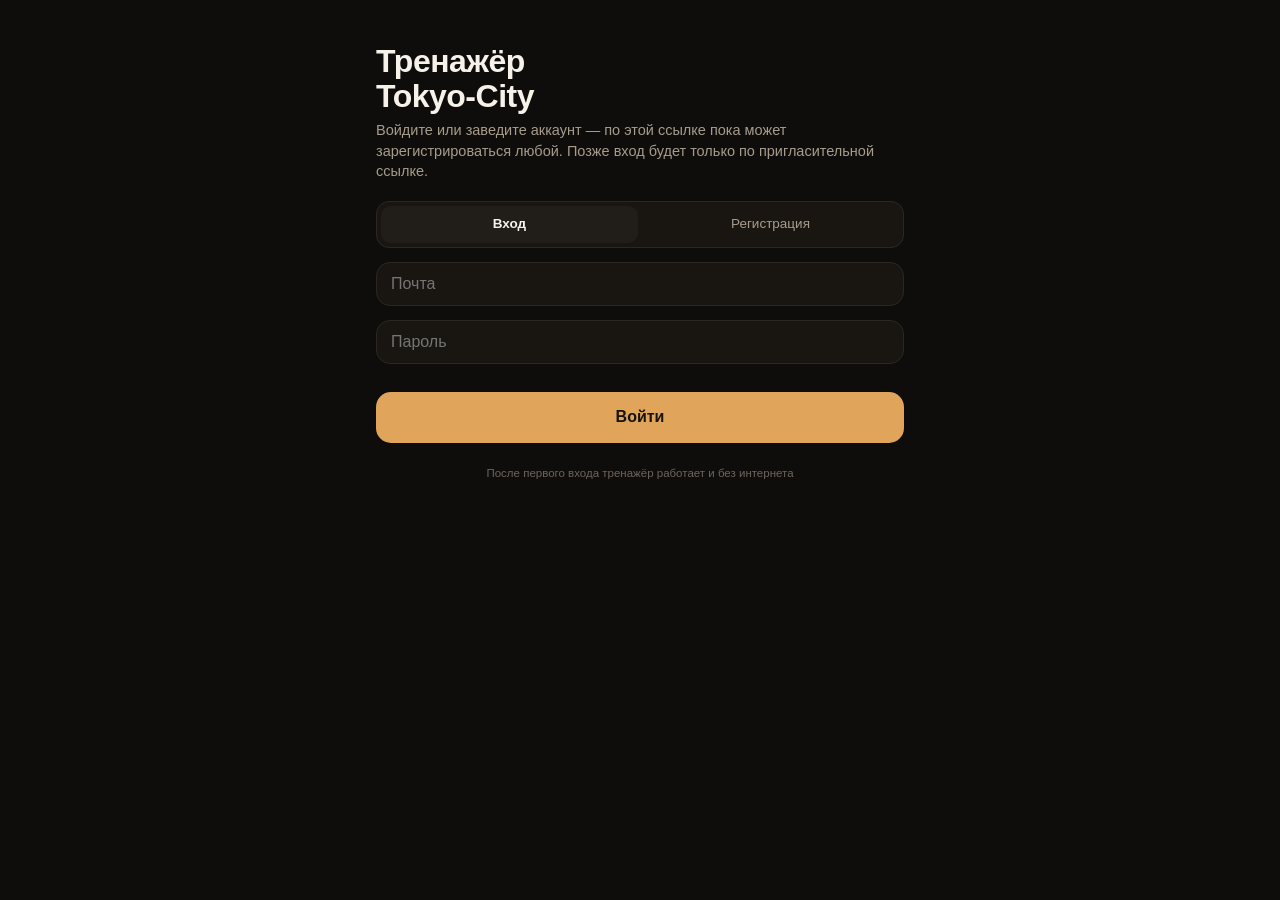
==== commit e4a45fde: "тренажёр: пересборка 2026-08-20" ====
--- a/docs/index.html
+++ b/docs/index.html
@@ -420,6 +420,8 @@
 @media (min-width:620px){ .wrap{padding-top:36px} h1{font-size:32px} }
 </style>
 <link rel="manifest" href="manifest.webmanifest">
+<link rel="icon" type="image/png" sizes="192x192" href="icon-192.png">
+<link rel="icon" type="image/png" sizes="512x512" href="icon-512.png">
 <link rel="apple-touch-icon" href="icon-192.png">
 <meta name="apple-mobile-web-app-status-bar-style" content="black-translucent">
 <meta name="mobile-web-app-capable" content="yes">
@@ -446,7 +448,7 @@
     </button>
     <button class="mode" data-mode="sched">
       <b>График</b>
-      <span>Смены по точке, как в таблице. Смотрят бармены, менеджер и директор.</span>
+      <span>Смены по точке, как в таблице. Свою точку видят все, все точки — директор.</span>
       <div class="tags"><i>скоро</i></div>
     </button>
     <button class="mode" data-mode="learn">
@@ -454,7 +456,7 @@
       <span>Тренажёр, аттестация и база знаний — всё, что нужно выучить и где это посмотреть.</span>
       <div class="tags"><i id="bankSize">0 вопросов</i><i id="refSize">0 карт</i></div>
     </button>
-    <button class="mode ghost hidden" data-mode="roadmap" id="rmBtn">
+    <button class="mode hidden" data-mode="roadmap" id="rmBtn">
       <b>Роадмап</b>
       <span>План развития: что готово, что в работе, что впереди. Видите только вы.</span>
     </button>
@@ -464,11 +466,9 @@
   <!-- ОБУЧЕНИЕ -->
   <div id="learn" class="hidden">
     <div class="scrhead"><button class="back" data-home="1">‹</button><h1>Обучение</h1></div>
-    <div class="stats">
-      <div><b id="stTotal">0</b><span>ПОПЫТОК</span></div>
-      <div><b id="stBest">—</b><span>ЛУЧШИЙ РЕЗУЛЬТАТ</span></div>
-      <div><b id="stAcc">—</b><span>ТОЧНОСТЬ</span></div>
-    </div>
+    <details class="cheatbox" id="learnStat"><summary>Моя статистика</summary>
+      <div id="learnStatBody"></div>
+    </details>
     <button class="mode" data-mode="setup">
       <b>Тренажёр</b>
       <span>Без таймера и лимита ошибок. Внутри — настройки подбора и разбор ошибок.</span>
@@ -871,7 +871,10 @@
   if(o.cat!=='all')   list = list.filter(q=>q.cat===o.cat);
   if(o.pool==='new')  list = list.filter(q=>!store.solved[q.id]);
   if(o.pool==='fav')  list = list.filter(favQuestion);
-  return dedupe(shuffle(list.slice()));
+  // Порядок фиксирован: dedupe схлопывает разные вопросы в зависимости от того,
+  // кто встретился первым, и на перемешанном списке счётчик «готово вопросов»
+  // прыгал при каждом переключении фильтра. Перемешиваем уже готовый пул — в start().
+  return dedupe(list.slice().sort((a,b)=>a.id<b.id?-1:a.id>b.id?1:0));
 }
 
 function renderSetup(){
@@ -925,7 +928,7 @@
 function start(mode){
   let list;
   if(mode==='exam') list = pickExam();
-  else if(mode==='train') list = trainPool(OPT);
+  else if(mode==='train') list = shuffle(trainPool(OPT));
   else list = dedupe(shuffle(Object.keys(store.errors).map(id=>BY_ID[id]).filter(Boolean)));
   if(!list.length){ renderHome(); return; }
   if(mode==='train'){ store.sess = null; save(); }
@@ -1255,6 +1258,7 @@
     </div>
     <div class="row"><button class="ghostbtn" id="toHome">На главную</button></div>`;
   show('result');
+  renderLearnStat();
   $('#again').onclick = ()=>{ if(S.mode==='train') renderSetup(); else start(S.mode); };
   $('#toErr').onclick = openErrors;
   $('#toHome').onclick = renderHome;
@@ -1475,6 +1479,32 @@
     <i><u style="width:${pct}%;background:${color||'var(--acc)'}"></u></i></div>`;
 }
 
+/* Статистика по тестам живёт в «Обучении»: в профиле будут смены, опоздания и зарплата.
+   Свёрнута в одну строку — открывается по тапу, чтобы не занимать первый экран. */
+function renderLearnStat(){
+  const box = $('#learnStatBody'); if(!box) return;
+  const st = store.stats, m = myStats();
+  const acc = st.total ? Math.round(st.right/st.total*100) : 0;
+  const catName = {grams:'состав', garnish:'украшения', glass:'посуда', method:'метод',
+                   coffee:'кофе', tea:'чай', pf:'заготовки', serve:'подача'};
+  const maxCat = Math.max(1, ...Object.values(m.byCat));
+  box.innerHTML = `
+    <div class="stats" style="margin:10px 0 14px">
+      <div><b>${st.runs}</b><span>АТТЕСТАЦИЙ</span></div>
+      <div><b>${st.best||'—'}</b><span>ЛУЧШИЙ РЕЗУЛЬТАТ</span></div>
+      <div><b>${acc}%</b><span>ТОЧНОСТЬ</span></div>
+    </div>
+    ${bar('Знаю: решено верно', m.solved, m.total, 'var(--ok)')}
+    ${bar('Осталось в разборе ошибок', m.errs, Math.max(m.errs, 40), 'var(--bad)')}
+    ${Object.keys(m.byCat).length ? `<div class="subhead">Где ошибаюсь чаще</div>` +
+      Object.entries(m.byCat).sort((a,b)=>b[1]-a[1])
+        .map(([c,n])=>bar(catName[c]||c, n, maxCat, 'var(--bad)')).join('') : ''}
+    ${m.weak.length ? `<div class="subhead">Слабые позиции</div>` +
+      m.weak.map(([n,c])=>`<div class="qrow"><div class="hd"><b>${n}</b>
+          <div class="a" style="color:var(--bad)">${c}</div></div></div>`).join('')
+      : '<div class="note">Ошибок пока нет — статистика появится после первых прогонов.</div>'}`;
+}
+
 function renderProfile(){
   const st = store.stats, m = myStats();
   const acc = st.total ? Math.round(st.right/st.total*100) : 0;
@@ -1489,21 +1519,14 @@
         <span>${ROLE_NAME[acc_.role||'staff']} · ${acc_.cat||1}-я категория${
           acc_.venue?' · '+acc_.venue:''}</span></div>
     </div>
+    <div class="subhead">Работа</div>
     <div class="stats">
-      <div><b>${st.runs}</b><span>АТТЕСТАЦИЙ</span></div>
-      <div><b>${st.best||'—'}</b><span>ЛУЧШИЙ РЕЗУЛЬТАТ</span></div>
-      <div><b>${acc}%</b><span>ТОЧНОСТЬ</span></div>
+      <div><b>—</b><span>СМЕН ЗА МЕСЯЦ</span></div>
+      <div><b>—</b><span>ОПОЗДАНИЙ</span></div>
+      <div><b>—</b><span>ЧАСОВ</span></div>
     </div>
-    <div class="subhead">Прогресс по банку</div>
-    ${bar('Решено верно хотя бы раз', m.solved, m.total, 'var(--ok)')}
-    ${bar('Осталось ошибок в разборе', m.errs, Math.max(m.errs, 40), 'var(--bad)')}
-    ${bar('В избранном', m.fav, Math.max(m.fav, 20))}
-    ${Object.keys(m.byCat).length ? `<div class="subhead">Где ошибаюсь</div>` +
-      Object.entries(m.byCat).sort((a,b)=>b[1]-a[1])
-        .map(([c,n])=>bar(catName[c]||c, n, maxCat, 'var(--bad)')).join('') : ''}
-    ${m.weak.length ? `<div class="subhead">Слабые позиции</div>` +
-      m.weak.map(([n,c])=>`<div class="qrow"><div class="hd"><b>${n}</b>
-          <div class="a" style="color:var(--bad)">${c}</div></div></div>`).join('') : ''}
+    <div class="note">Смены, опоздания, часы и зарплата появятся вместе с графиком
+      и системой учёта прихода. Статистика по тестам — в разделе «Обучение».</div>
     <div class="subhead">Вход на другом устройстве</div>
     <div id="qrBox"></div>
     <div class="row"><button class="ghostbtn" id="profLogout">Выйти из аккаунта</button></div>`;
@@ -1516,41 +1539,73 @@
 /* Виден только владельцу: это план развития, а не справка для смены.
    Здесь собраны все заглушки приложения — когда раздел готов, строка переезжает в «Готово». */
 const ROADMAP = [
-  {st:'done', t:'Тренажёр и аттестация', d:'1134 вопроса по бару: составы, украшения, посуда, метод, кофе, чай, заготовки, подача'},
-  {st:'done', t:'База знаний · технологические карты', d:'139 карточек из таблицы, поиск по ингредиенту, справочник посуды'},
-  {st:'done', t:'База вопросов', d:'весь банк списком с фильтрами и выключением лишнего'},
-  {st:'done', t:'Аккаунты и синхронизация', d:'вход по паролю, прогресс между устройствами, перенос входа ссылкой'},
-  {st:'done', t:'Категории и роли', d:'категория назначается владельцем, разделы раздаются по ней'},
-  {st:'work', t:'График смен — ближайшее', d:'то же, что в таблице бара, но нативно: сетка «сотрудник × день» по полумесяцам, смена вводится как «16-04», выходной — крестик, отдельно пометки (квиз, генка, инвентаризация, замена, другая точка) и комментарии к дню. Правка тапом, подсчёт часов и смен, фильтр по точке, доступ по роли'},
-  {st:'work', t:'Аттестация · назначенная', d:'управляющий ставит дату и состав, результат уходит в отчёт'},
-  {st:'plan', t:'База знаний · видео', d:'записи разборов и приготовления'},
-  {st:'plan', t:'База знаний · теория алкоголя', d:'категории напитков, крепость, органолептика'},
-  {st:'plan', t:'База знаний · СанПиН', d:'внутренние проверки и требования РПН'},
-  {st:'plan', t:'Редактор базы знаний и тестов', d:'отдельное меню: править карточки, вопросы и разделы прямо в приложении, без таблицы и пересборки. Удобный нативный редактор, доступ у бренд бар-менеджера и владельца'},
-  {st:'plan', t:'Тренинги', d:'календарь очных занятий и запись на них'},
-  {st:'plan', t:'Пригласительные ссылки', d:'сейчас по ссылке может зарегистрироваться любой — заменить на приглашения от владельца'},
-  {st:'plan', t:'График · заявки', d:'отгул, подмена и перенос смены прямо из графика'},
-  {st:'plan', t:'Статистика', d:'зарплата, опоздания, часы за период'},
-  {st:'plan', t:'Моя карта', d:'скидочная карта сотрудника для скидки на кассе'},
-  {st:'plan', t:'Отметка о приходе', d:'связать с готовой внешней системой учёта: QR-код в приложении, отпечаток пальца, карточка сотрудника'},
-  {st:'plan', t:'Направления', d:'кухня и зал: свои карты, вопросы и аттестации'},
-  {st:'plan', t:'Отчёт по смене', d:'кто как сдаёт: сводка по сотрудникам для управляющего'},
+  // --- Обучение
+  {gr:'Обучение', st:'done', t:'Тренажёр и аттестация', d:'1122 вопроса по бару: составы, украшения, посуда, метод, кофе, чай, заготовки, подача'},
+  {gr:'Обучение', st:'done', t:'Технологические карты', d:'139 карточек из таблицы, поиск по ингредиенту, справочник посуды'},
+  {gr:'Обучение', st:'done', t:'База вопросов', d:'весь банк списком с фильтрами и выключением лишнего'},
+  {gr:'Обучение', st:'work', t:'Разбор ошибки — состав напитка', d:'ближайшее: тап по ошибке в разборе открывает карточку с правильным составом, не выходя из списка'},
+  {gr:'Обучение', st:'work', t:'Статистика: тренажёр и аттестации раздельно', d:'переключатель в блоке статистики: отдельно результаты тренажёра, отдельно пробных аттестаций'},
+  {gr:'Обучение', st:'plan', t:'Аттестация · назначенная', d:'управляющий ставит дату и состав, результат уходит в отчёт'},
+  {gr:'Обучение', st:'plan', t:'Тренинги', d:'календарь очных занятий и запись на них'},
+  {gr:'Обучение', st:'plan', t:'База знаний · видео', d:'записи разборов и приготовления'},
+  {gr:'Обучение', st:'plan', t:'База знаний · теория алкоголя', d:'категории напитков, крепость, органолептика'},
+  {gr:'Обучение', st:'plan', t:'База знаний · теория по продукции', d:'авторские разборы по позициям меню и подборка книг'},
+  {gr:'Обучение', st:'plan', t:'База знаний · СанПиН', d:'внутренние проверки и требования РПН'},
+
+  // --- График смен
+  {gr:'График смен', st:'work', t:'Сетка графика — ближайшее', d:'сотрудники × дни, полумесячные блоки. В клетке дня только смена в формате «16-04»: два числа и заранее проставленное тире, ничего лишнего. Свободный текст — отдельным комментарием, не в клетке'},
+  {gr:'График смен', st:'work', t:'События дня', d:'квиз, генка, ЕГАИС, инвентаризация, концерт — отдельная сущность на конкретный день, а не текст в клетке. Создавать событие может любой сотрудник'},
+  {gr:'График смен', st:'work', t:'Пожелания и выкатка', d:'всем приходит уведомление заполнить пожелания на полмесяца. Пожелания видны светло-серыми клетками с чёрным текстом. Дальше старший бармен собирает график и выкатывает его — снова уведомление всем'},
+  {gr:'График смен', st:'work', t:'Выходные красным', d:'после подтверждения графика дни, когда бармен не работает, закрашиваются красным в его строке'},
+  {gr:'График смен', st:'work', t:'Счётчик барменов на смене', d:'над каждым днём — сколько человек в смене; проблемные дни, где людей мало, подсвечиваются'},
+  {gr:'График смен', st:'work', t:'Лимиты часов по дням недели', d:'у каждого дня свой лимит; выход за него подсвечивается прямо в сетке'},
+  {gr:'График смен', st:'plan', t:'Заполнение с любого устройства', d:'главное требование: заполнять график быстро и понятно с телефона, а не только с компьютера'},
+
+  // --- Моё подразделение и ФОТ
+  {gr:'Подразделение и ФОТ', st:'work', t:'Гигараздел «Моё подразделение»', d:'график своего подразделения; менеджер видит все подразделения точки, директор — другие точки'},
+  {gr:'Подразделение и ФОТ', st:'work', t:'База барменов точки', d:'список сотрудников подразделения с категорией у каждого'},
+  {gr:'Подразделение и ФОТ', st:'work', t:'Роль старшего бармена', d:'назначается менеджером по бару, это не просто 3-я категория. Только он собирает график из пожеланий, выкатывает его и ставит события на полмесяца'},
+  {gr:'Подразделение и ФОТ', st:'work', t:'ФОТ — режим просмотра', d:'ФОТ не отдельная страница, а линза поверх графика: включает старший, вместе с ней открывается и редактирование графика'},
+  {gr:'Подразделение и ФОТ', st:'work', t:'Расчёт зарплаты', d:'у каждой категории своя ставка за час плюс премия; считается динамически по пожеланиям и графику. Формулу заказчик даст отдельно'},
+  {gr:'Подразделение и ФОТ', st:'work', t:'План-факт часов и ФОТ', d:'каждый день пересчитывается по фактически отработанным часам: сколько запланировано, сколько вышло'},
+  {gr:'Подразделение и ФОТ', st:'work', t:'Сводка по ФОТ', d:'часы каждого бармена за полмесяца и месяц, ориентир по зарплате, суммарные плановые часы подразделения'},
+  {gr:'Подразделение и ФОТ', st:'work', t:'Лимиты ФОТ по событиям', d:'у дней с квизом, генкой, инвентаризацией, ЕГАИС и концертом свой дополнительный лимит; прогноз ФОТ учитывает его автоматически'},
+  {gr:'Подразделение и ФОТ', st:'plan', t:'Карта точек для директора', d:'просмотр других точек картой, а не списком'},
+
+  // --- Профиль
+  {gr:'Профиль', st:'work', t:'Мой график', d:'в профиле свои смены, по переключению линзы — все смены подразделения'},
+  {gr:'Профиль', st:'work', t:'Норма часов и нагрузка', d:'у каждого бармена своя норма; цветная шкала показывает 100% как идеал, меньше — недоработка, больше — переработка'},
+  {gr:'Профиль', st:'plan', t:'Статистика по работе', d:'смены, опоздания, часы и зарплата за период'},
+  {gr:'Профиль', st:'plan', t:'Рейтинг сотрудников', d:'общий рейтинг всех сотрудников'},
+  {gr:'Профиль', st:'plan', t:'Персональная карта', d:'карта сотрудника в виде QR. База готовая и не наша, доступа к ней пока нет — ждём'},
+  {gr:'Профиль', st:'plan', t:'Отметка о приходе', d:'связать с готовой внешней системой учёта: QR-код, отпечаток пальца или карточка сотрудника'},
+
+  // --- Платформа
+  {gr:'Платформа', st:'done', t:'Аккаунты и синхронизация', d:'вход по паролю, прогресс между устройствами, перенос входа ссылкой'},
+  {gr:'Платформа', st:'done', t:'Категории и роли', d:'категория назначается владельцем, разделы раздаются по ней'},
+  {gr:'Платформа', st:'plan', t:'Фирменный стиль Tokyo-City', d:'переодеть приложение в айдентику сети: цвета, шрифты, логотип, иконки и оформление карточек'},
+  {gr:'Платформа', st:'plan', t:'Редактор базы знаний и тестов', d:'править карточки, вопросы и разделы прямо в приложении, без таблицы и пересборки. Доступ у бренд бар-менеджера и владельца'},
+  {gr:'Платформа', st:'plan', t:'Пригласительные ссылки', d:'сейчас по ссылке может зарегистрироваться любой — заменить на приглашения'},
+  {gr:'Платформа', st:'plan', t:'Подразделения', d:'кухня и зал: свои карты, вопросы и аттестации'},
 ];
+const RM_GROUPS = ['Обучение','График смен','Подразделение и ФОТ','Профиль','Платформа'];
+const VENUE = 'ТС-45 · ул. Сизова 9 · ООО «ИНФИНИТИ»';
 const RM_NAME = {done:'готово', work:'в работе', plan:'план'};
 
 const isOwner = () => (AUTH && AUTH.role) === 'owner';
 
 function renderRoadmap(){
   if(!isOwner()){ renderHome(); return; }
-  const group = st => ROADMAP.filter(x=>x.st===st);
-  $('#rmBody').innerHTML = ['done','work','plan'].map(st=>{
-    const list = group(st);
+  const badge = st => `<div class="a rm-${st}">${RM_NAME[st]}</div>`;
+  const order = {work:0, plan:1, done:2};       // сначала ближайшее, готовое — в конце
+  $('#rmBody').innerHTML = RM_GROUPS.map(gr=>{
+    const list = ROADMAP.filter(x=>x.gr===gr).sort((a,b)=>order[a.st]-order[b.st]);
     if(!list.length) return '';
-    return `<div class="subhead">${RM_NAME[st]} · ${list.length}</div>` +
-      list.map(x=>`<div class="qrow"><div class="hd">
-          <b>${x.t}</b><div class="a rm-${st}">${RM_NAME[st]}</div></div>
+    const done = list.filter(x=>x.st==='done').length;
+    return `<div class="subhead">${gr} · ${done}/${list.length} готово</div>` +
+      list.map(x=>`<div class="qrow"><div class="hd"><b>${x.t}</b>${badge(x.st)}</div>
         <div class="mt">${x.d}</div></div>`).join('');
-  }).join('');
+  }).join('') + `<div class="note">Точка: ${VENUE}</div>`;
   show('roadmap');
 }
 
@@ -1560,9 +1615,8 @@
 const STUBS = {
   sched: {title:'График', lead:'Смены по точке — как в таблице, только читать.',
     roles:['staff','manager','director','owner'],
-    items:[['Моя точка','Смены, подмены и кто на смене'],
-           ['Все точки','Видят менеджер и директор'],
-           ['Заявки','Отгул, подмена, перенос смены']]},
+    items:[['Моя точка','Смены и кто на смене'],
+           ['Все точки','Видит только директор']]},
   paystat: {title:'Статистика', lead:'Деньги и дисциплина за выбранный период.',
     roles:['staff','manager','director','owner'],
     items:[['Зарплата','Начисления по сменам и итог за период'],
@@ -1611,22 +1665,50 @@
   {id:'qbase', title:'База вопросов', sub:'Все вопросы с ответами списком, без теста: фильтры по виду и теме', cat:1, ready:true},
   {id:'video', title:'Видео', sub:'Записи разборов и приготовления', cat:1},
   {id:'theory',title:'Теория алкоголя', sub:'Категории напитков, крепость, органолептика', cat:2},
+  {id:'product',title:'Теория по продукции', sub:'Авторские материалы по нашей продукции и подборка книг', cat:1, sub2:[
+      {id:'product-own', title:'Авторская теория', sub:'Разборы по позициям меню, написанные внутри'},
+      {id:'product-books', title:'Книги', sub:'Подборка литературы по бару и продукту'}]},
   {id:'sanpin',title:'СанПиН', sub:'Санитарные требования и проверки', cat:1, sub2:[
       {id:'sanpin-in', title:'Внутренние проверки', sub:'Чек-листы смены и бара'},
       {id:'sanpin-rpn',title:'РПН', sub:'Требования Роспотребнадзора'}]},
 ];
+// Подразделения: сотрудник видит своё, менеджер и выше могут переключаться —
+// им нужно смотреть материалы соседей.
 const DEPTS = [
   {id:'bar', title:'Бар', ready:true},
   {id:'kitchen', title:'Кухня'},
   {id:'hall', title:'Зал'},
 ];
+const canSwitchDept = () => ['manager','director','brand','owner'].includes((AUTH && AUTH.role) || 'staff');
+let KB_DEPT = null;                       // выбранное подразделение, по умолчанию своё
 
 // Категория приходит из аккаунта (app_metadata.category) — по умолчанию 1, самая младшая.
 const myCat = () => (AUTH && AUTH.cat) || 1;
 const kbVisible = x => myCat() >= (x.cat || 1);
 
 function renderKB(){
-  $('#kbLead').textContent = 'Бар · ' + myCat() + '-я категория. Разделы ниже открыты для вашей категории.';
+  if(!KB_DEPT) KB_DEPT = (AUTH && AUTH.dept) || 'bar';
+  const dept = DEPTS.find(d=>d.id===KB_DEPT) || DEPTS[0];
+  const mine = (AUTH && AUTH.dept) || 'bar';
+  // Переключатель есть только у менеджера и выше; остальным просто подписано их подразделение.
+  const head = canSwitchDept()
+    ? `<div class="subhead">Подразделение</div><div class="chips-row" id="kbDept">` +
+      DEPTS.map(d=>`<button class="chip${d.id===KB_DEPT?' on':''}" data-dept="${d.id}">${d.title}${
+        d.ready?'':' <i>скоро</i>'}</button>`).join('') + `</div>`
+    : `<div class="subhead">Подразделение</div><div class="note">${
+        (DEPTS.find(d=>d.id===mine)||DEPTS[0]).title} · другие подразделения открыты менеджеру и выше</div>`;
+
+  $('#kbLead').textContent = dept.title + ' · ' + myCat() + '-я категория. '
+    + 'Разделы ниже открыты для вашей категории.';
+
+  if(!dept.ready){
+    $('#kbList').innerHTML = head +
+      `<div class="note" style="margin-top:10px">Материалы подразделения «${dept.title}»
+       появятся позже — сейчас заполнен только бар.</div>`;
+    show('kb');
+    return;
+  }
+
   const card = (x, sub) => `<button class="mode${x.ready?'':' ghost'}" ${x.ready?`data-kbgo="${x.id}"`:''}>
       <b>${x.title}${x.ready?'':' <span style="color:var(--ink-3);font-size:12px">скоро</span>'}</b>
       <span>${x.sub||''}</span>
@@ -1635,17 +1717,16 @@
       ${sub||''}
     </button>`;
   const hidden = KB.filter(x=>!kbVisible(x)).length;
-  $('#kbList').innerHTML =
+  $('#kbList').innerHTML = head +
     KB.filter(kbVisible).map(x=>card(x, (x.sub2||[]).map(y=>
         `<div class="sub2">${y.title} · <i>${y.sub}</i></div>`).join(''))).join('') +
-    (hidden ? `<div class="note">Ещё ${hidden} раздел(а) откроются с повышением категории.</div>` : '') +
-    `<div class="subhead">Направления</div>` +
-    DEPTS.map(d=>`<div class="note" style="opacity:${d.ready?1:.55}">${d.title}${
-        d.ready?' · доступно':' · появится позже'}</div>`).join('');
+    (hidden ? `<div class="note">Ещё ${hidden} раздел(а) откроются с повышением категории.</div>` : '');
   show('kb');
 }
 
 $('#kbList').addEventListener('click', e=>{
+  const d = e.target.closest('[data-dept]');
+  if(d){ KB_DEPT = d.dataset.dept; renderKB(); return; }
   const b = e.target.closest('[data-kbgo]'); if(!b) return;
   if(b.dataset.kbgo==='tech') openRef();
   else if(b.dataset.kbgo==='qbase') openQB();
@@ -2168,7 +2249,7 @@
   const m=b.dataset.mode;
   if(!m) return;
   if(m==='errors') openErrors();
-  else if(m==='learn') show('learn');
+  else if(m==='learn'){ renderLearnStat(); show('learn'); }
   else if(m==='profile') renderProfile();
   else if(m==='roadmap') renderRoadmap();
   else if(m==='attest') show('attest');
@@ -2211,7 +2292,7 @@
   const b = e.target.closest('.scrhead .back'); if(!b) return;
   closeRecipe();
   if(b.dataset.kb) renderKB();
-  else if(b.dataset.learn) show('learn');
+  else if(b.dataset.learn){ renderLearnStat(); show('learn'); }
   else renderHome();
 });
 document.addEventListener('keydown',e=>{
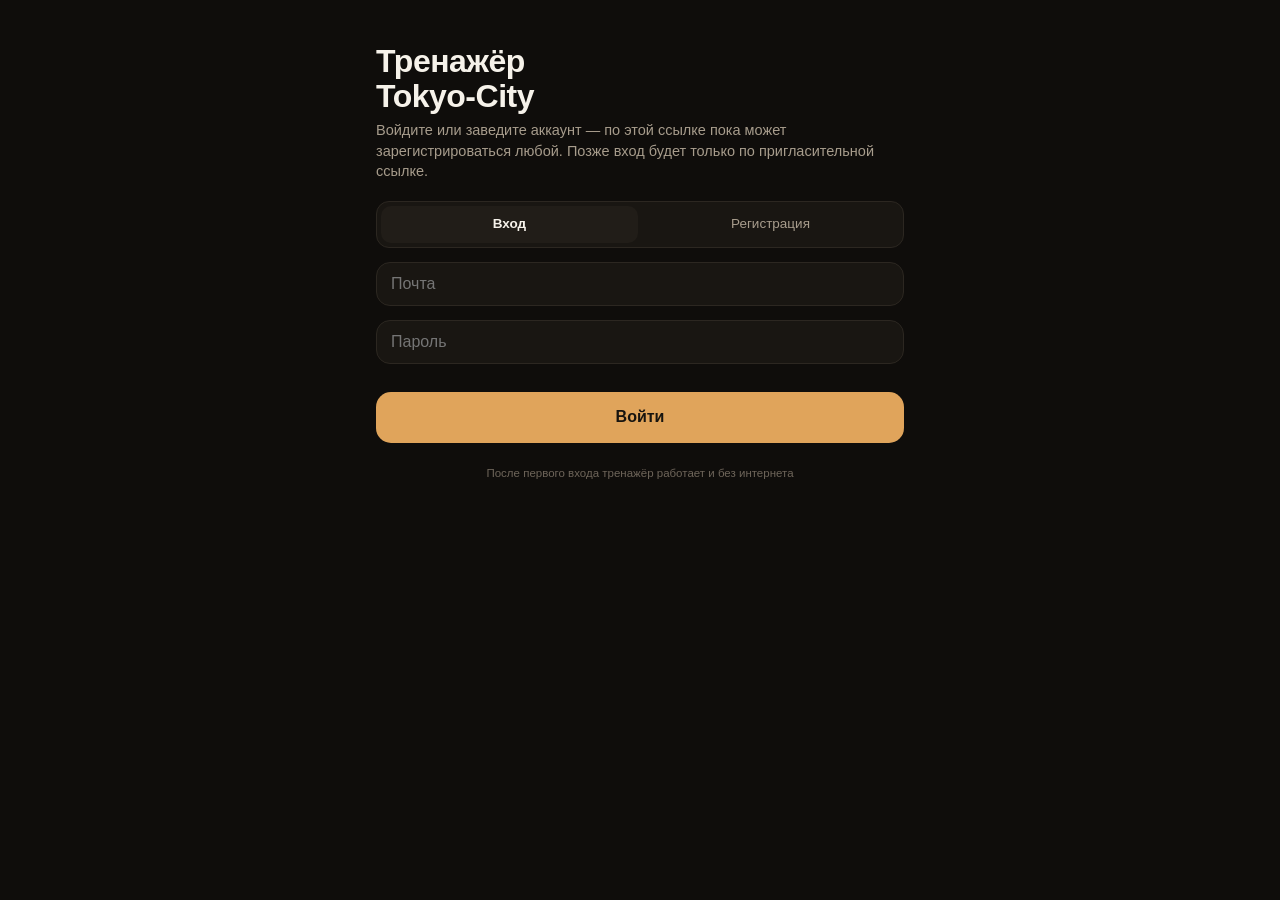
==== commit 2d8fc3ef: "тренажёр: пересборка 2026-08-20" ====
--- a/docs/index.html
+++ b/docs/index.html
@@ -20,6 +20,10 @@
 body{margin:0;background:var(--bg);color:var(--ink);font-family:var(--sans);
   font-size:16px;line-height:1.4;overscroll-behavior:none;
   padding:env(safe-area-inset-top) env(safe-area-inset-right) env(safe-area-inset-bottom) env(safe-area-inset-left)}
+/* touch-action:manipulation убирает у Safari/Chrome ожидание второго касания:
+   без него быстрый двойной тап по цифре зумит страницу, а первый тап приходит
+   с задержкой 300 мс — на паде это ощущалось как «кнопка не нажалась». */
+button,label,summary,.opt,.chip,.mode,.row a{touch-action:manipulation}
 button{font:inherit;color:inherit;border:0;background:none;cursor:pointer}
 .wrap{max-width:560px;margin:0 auto;padding:18px 16px 28px;min-height:100%;display:flex;flex-direction:column}
 /* Экраны — flex-элементы колонки, а у них min-width:auto: горизонтальная лента чипсов
@@ -122,6 +126,41 @@
 .fb.ok{background:#4FB4771f;color:#9EE0B8}
 .fb.bad{background:#E2564B1f;color:#F3A8A2}
 .fb b{font-family:var(--mono)}
+/* Разбор: вердикт, свой ответ против правильного, состав целиком, выход. */
+.fb .verd{font-family:var(--sans);font-weight:700;font-size:15px}
+.fb .verd .vnote{font-weight:400;opacity:.55;font-size:12px;margin-left:6px}
+.fb .cmp{display:flex;gap:8px;margin-top:9px;flex-wrap:wrap}
+.fb .cmp .c{flex:1 1 130px;background:#0003;border-radius:11px;padding:7px 10px;
+  border-left:3px solid transparent}
+.fb .cmp .c span{display:block;font-size:10.5px;letter-spacing:.1em;text-transform:uppercase;
+  color:var(--ink-3);margin-bottom:2px}
+.fb .cmp .c b{font-size:16px;line-height:1.25;word-break:break-word}
+.fb .cmp .c.ok{border-left-color:var(--ok);color:#9EE0B8}
+.fb .cmp .c.bad{border-left-color:var(--bad);color:#F3A8A2;text-decoration:line-through;
+  text-decoration-color:#E2564B99}
+.fb .fbcard{display:flex;align-items:center;gap:10px;margin-top:10px;background:#0003;
+  border-radius:11px;padding:7px 10px;cursor:pointer}
+.fb .fbcard img{width:38px;height:38px;border-radius:9px;object-fit:cover;flex:0 0 38px}
+.fb .fbcard .t{min-width:0;flex:1}
+.fb .fbcard .t b{display:block;font-family:var(--sans);font-size:14px;color:var(--ink)}
+.fb .fbcard .t span{font-size:11.5px;color:var(--ink-3)}
+.fb .fbcard i{font-style:normal;font-size:12px;color:var(--acc);white-space:nowrap}
+.fb .comp{display:grid;grid-template-columns:1fr auto;gap:1px 10px;margin-top:9px;
+  background:#0002;border-radius:11px;padding:8px 10px}
+.fb .comp dt{font-size:12.5px;color:var(--ink-2);line-height:1.5;min-width:0}
+.fb .comp dd{margin:0;font-family:var(--mono);font-size:12.5px;color:var(--ink);
+  text-align:right;line-height:1.5}
+.fb .comp dt.hd{font-size:10.5px;letter-spacing:.12em;text-transform:uppercase;color:var(--ink-3);
+  border-top:1px solid var(--line);margin-top:6px;padding-top:6px}
+.fb .comp dd.hd{border-top:1px solid var(--line);margin-top:6px;padding-top:6px}
+.fb .comp dt.g{color:var(--ink-3)}
+.fb .comp dd.g{color:var(--acc)}
+.fb .fbtot{display:flex;justify-content:space-between;margin-top:9px;padding-top:8px;
+  border-top:1px solid #ffffff14;font-size:12.5px;color:var(--ink-2)}
+.fb .fbtot b{font-size:14px;color:var(--ink)}
+/* Шапка вопроса кликабельна только после ответа: до ответа это была бы подсказка. */
+.q .drink.open{cursor:pointer}
+.q .drink.open b::after{content:' ›';color:var(--acc)}
 .pill{display:inline-block;font-family:var(--mono);background:#0003;border-radius:8px;padding:2px 7px;margin-left:4px}
 
 /* результат */
@@ -274,7 +313,12 @@
 .star.off{font-size:15px}
 .star.off.on{color:var(--bad)}
 .rrow .h .star{background:transparent;width:28px;height:28px;flex:0 0 28px;font-size:15px}
-.q .drink .star{margin-left:auto}
+/* Две звезды: слева — коктейль целиком, справа — сам вопрос. Раньше была только
+   вторая, и человек, положивший в избранное коктейль, видел в вопросе пустую звезду
+   и решал, что избранное не сохранилось. */
+.q .drink .stars{margin-left:auto;display:flex;gap:6px;flex:none}
+.q .drink .stars .star{flex:0 0 30px;width:30px;height:30px;font-size:15px}
+.q .drink .stars .star:first-child{background:transparent;border:1px solid var(--line)}
 
 /* ---------- чипсы фильтров (виды напитков, темы вопросов) ---------- */
 .chips-row{display:flex;gap:6px;overflow-x:auto;padding-bottom:4px;margin-bottom:12px;
@@ -306,14 +350,18 @@
 /* Ответ дан — клавиатура больше не нужна. Прячем её, иначе вердикт «Верно/Неверно»
    уезжает под нижний край экрана (проверяли на iPhone 12). */
 .numbox.answered .pad{display:none}
-/* Отклик на нажатие: на телефоне палец закрывает кнопку, и без вспышки непонятно,
-   засчиталось ли касание. Анимация короче времени между двумя нажатиями. */
-.pad button{position:relative;overflow:hidden}
-.pad button.hit{background:var(--acc);color:#17140F;transform:scale(.93)}
-.pad button.hit::after{content:'';position:absolute;inset:0;background:#fff;opacity:.35;
-  animation:flash .18s ease-out forwards}
-@keyframes flash{to{opacity:0}}
-.numbox .disp.hit{border-color:var(--acc)}
+/* Отклик на нажатие: на телефоне палец закрывает кнопку, и без отклика непонятно,
+   засчиталось ли касание. Раньше кнопка целиком заливалась акцентом — слишком резко.
+   Теперь короткая пульсация: сжатие и расходящееся кольцо, без смены цвета.
+   Вешается на pointerdown, поэтому не ждёт click и не запаздывает. */
+.pad button{position:relative}
+.pad button.hit{animation:pulse .26s cubic-bezier(.22,.9,.3,1)}
+@keyframes pulse{
+  0%  {transform:scale(.94); box-shadow:0 0 0 0 rgba(224,164,91,.45)}
+  55% {transform:scale(1.015);box-shadow:0 0 0 7px rgba(224,164,91,0)}
+  100%{transform:none;        box-shadow:0 0 0 0 rgba(224,164,91,0)}
+}
+.numbox .disp.hit{border-color:rgba(224,164,91,.55)}
 /* На компьютере число набирают с клавиатуры — экранные цифры только занимают место.
    Кнопка «Ответ» остаётся: ей же отвечает мышь. */
 /* базовое правило идёт до медиазапроса, иначе перебивает его при равной специфичности */
@@ -330,9 +378,14 @@
 .pad button{background:var(--card-2);border:1px solid var(--line);border-radius:13px;
   padding:clamp(6px,1.15vh,14px) 0;font-family:var(--mono);font-size:clamp(16px,2vh,21px);
   transition:transform .12s,background .18s}
-.pad button:active{transform:scale(.93);background:var(--line)}
+.pad button:active{transform:scale(.96)}
 .pad button.act{background:var(--acc);color:#17140F;font-family:var(--sans);font-size:16px;font-weight:700}
 .pad button.sub{color:var(--ink-2);font-size:19px}
+/* Стрелки над «2» и «3»: ниже цифр по высоте, чтобы не отъедать место у пада. */
+.pad button.nav{padding:clamp(3px,.7vh,7px) 0;font-size:clamp(14px,1.7vh,18px);
+  color:var(--acc);background:transparent;border-color:transparent}
+.pad button.nav:active{background:var(--card-2)}
+@media (hover:hover) and (pointer:fine){ .pad button.nav, .pad>span{display:none} }
 .pad .quick{grid-column:1/-1;display:flex;gap:6px;overflow-x:auto;scrollbar-width:none}
 .pad .quick::-webkit-scrollbar{display:none}
 .pad .quick button{flex:0 0 auto;padding:9px 14px;font-size:15px;border-radius:11px;color:var(--ink-2)}
@@ -430,7 +483,8 @@
 <div class="wrap">
   <div class="top hidden" id="top">
     <button class="back" id="back">‹</button>
-    <button class="back hidden" id="prev" title="Предыдущий вопрос">↶</button>
+    <button class="back hidden" id="prev" title="Предыдущий вопрос">‹‹</button>
+    <button class="back hidden" id="fwd" title="Следующий вопрос">››</button>
     <div class="bar"><i id="prog"></i></div>
     <div class="count" id="count"></div>
     <div class="hearts" id="hearts"></div>
@@ -570,6 +624,11 @@
       <b>Пробная</b>
       <span>Тренировочный прогон: проходить можно сколько угодно раз, результат остаётся на устройстве.</span>
       <div class="tags"><i>75 вопросов</i><i>30:00</i></div>
+    </button>
+    <button class="mode" id="attFav">
+      <b>Пробная по избранному</b>
+      <span>Тот же формат, но только по коктейлям, ингредиентам и вопросам, отмеченным звездой.</span>
+      <div class="tags"><i id="attFavN">—</i><i>30:00</i></div>
     </button>
     <button class="mode ghost">
       <b>Назначенная <span style="color:var(--ink-3);font-size:12px">скоро</span></b>
@@ -719,6 +778,13 @@
 const fmt = v => Number.isInteger(v) ? String(v) : String(v).replace('.',',');
 const shuffle = a => { for(let i=a.length-1;i>0;i--){const j=Math.random()*(i+1)|0; [a[i],a[j]]=[a[j],a[i]];} return a; };
 const mmss = s => `${String(Math.floor(s/60)).padStart(2,'0')}:${String(s%60).padStart(2,'0')}`;
+// Что человек ввёл на самом деле — нужно, чтобы в разборе показать его ответ
+// рядом с правильным, а не только правильный.
+function myAnswer(q){
+  if(q.t==='mfill') return PAD ? PAD.vals.slice() : [];
+  if(q.t==='num'||q.t==='fill') return PAD ? PAD.vals[0] : '';
+  return S ? S.pick : null;
+}
 const answerText = q =>
   q.t==='mfill' ? q.a.map(v=>fmt(v)).join(' · ')+' '+q.unit
 : (q.t==='num'||q.t==='fill') ? `${fmt(q.a)} ${q.unit}`
@@ -727,10 +793,14 @@
    .replace(/\?$/,'').replace(/ идёт в украшение/,' · украшение')
    .replace(/^В какой посуде.*$/,'Посуда').replace(/^Чем украшается.*$/,'Набор украшений');
 
-function pickExam(){
+function pickExam(favOnly){
   // «впиши весь состав» — тоже ввод числа, только полей несколько
   const isNum = q => q.t==='num'||q.t==='fill'||q.t==='mfill';
-  const pool = BANK.filter(q=>playable(q) && (q.t!=='mfill' || q.a.length<=4));  // без простыней и выключенного
+  let pool = BANK.filter(q=>playable(q) && (q.t!=='mfill' || q.a.length<=4));  // без простыней и выключенного
+  // Аттестация по избранному: тот же формат и те же квоты, но пул сужен звёздами.
+  // Если избранного мало, квоты не наберутся — добор ниже возьмёт что есть,
+  // и аттестация будет короче 75 вопросов. Это честнее, чем разбавлять её чужими.
+  if(favOnly) pool = pool.filter(favQuestion);
   const by = c => pool.filter(q=>q.cat===c && isNum(q));
   const byc = c => pool.filter(q=>q.cat===c && !isNum(q));
   const take = (arr,n) => shuffle(arr.slice()).slice(0,n);
@@ -755,6 +825,9 @@
 
 /* ---------- состояние ---------- */
 let S = null, tick = null;
+// «Пробная» и «Пробная по избранному» — один и тот же формат: таймер, скрытый выход,
+// зачёт по числу ошибок. Отличается только пул, поэтому проверка режима одна на всех.
+const isExam = () => !!S && (S.mode==='exam' || S.mode==='examfav');
 const SCREENS = ['home','quiz','result','errors','ref','setup','qbase','login','kb','attest','stub',
                  'learn','profile','roadmap'];
 
@@ -833,10 +906,21 @@
 
 // Один и тот же факт спрашивается по-разному: точным вводом, выбором, пропуском в составе.
 // В одной сессии это выглядит как повтор, поэтому от каждой строки рецепта берём один вопрос.
+// Хвост sk — это СПОСОБ спрашивания (точный ввод, выбор, пропуск в составе, весь состав).
+// Один факт, спрошенный по-разному, в одной сессии повторяться не должен, поэтому хвост
+// отбрасывается. А вот «glass», «garset», «tech», «sum», «pcs» — это разные ФАКТЫ одного
+// напитка. Раньше у них хвоста не было, и они схлопывались в общий ключ «Напиток|i»:
+// из посуды, набора украшений и техники в сессию попадал только один вопрос из трёх,
+// а по 24 напиткам вопросы просто пропадали.
+const ASK_I = {i:1, fill:1, mfill:1};
+const ASK_X = {num:1, choice:1};
 function dedupKey(q){
   const p = (q.sk||q.id).split('|');
-  const kind = p[p.length-1]==='g' ? 'g' : 'i';   // украшение и состав — всё-таки разные факты
-  return p.slice(0,-1).join('|')+'|'+kind;
+  const last = p[p.length-1];
+  if(ASK_I[last]) return p.slice(0,-1).join('|')+'|i';
+  if(last==='g')  return p.slice(0,-1).join('|')+'|g';
+  if(ASK_X[last]) return p.slice(0,-1).join('|')+'|x';
+  return q.sk || q.id;
 }
 // У зелёных чаёв доза и температура одинаковы (8 гр, 80 °C), у чёрных — свои 10 гр
 // и 100 °C. Три подряд одинаковых вопроса про разные сорта ничему не учат, поэтому
@@ -924,16 +1008,36 @@
 $('#setTotal').addEventListener('change', e=>{ store.showTotal=e.target.checked; save(); });
 $('#setGo').addEventListener('click', ()=>{ if(trainPool(OPT).length) start('train'); });
 
+/* ---------- случайный порядок ----------
+   В банке варианты и строки состава лежат в фиксированном порядке, и человек
+   быстро начинал помнить «правильный — третий» или «суперджус всегда предпоследний».
+   Поэтому перед сессией каждый вопрос копируется с перемешанными вариантами
+   и строками. Копия, а не правка BANK: id и разбор ошибок должны остаться прежними. */
+function shuffleOpts(q){
+  if(!q.opts || q.opts.length < 2) return q;
+  const ord = shuffle(q.opts.map((_,i)=>i));
+  return Object.assign({}, q, {opts: ord.map(i=>q.opts[i]), ai: ord.indexOf(q.ai)});
+}
+function shuffleRows(q){
+  if((q.t!=='mfill' && q.t!=='fill') || !q.rows) return q;
+  let bi = 0;
+  const tagged = q.rows.map(r => ({r, a: r[1]==='' ? (q.t==='mfill' ? q.a[bi++] : q.a) : null}));
+  shuffle(tagged);
+  const a = tagged.filter(x=>x.a!=null).map(x=>x.a);
+  return Object.assign({}, q, {rows: tagged.map(x=>x.r), a: q.t==='mfill' ? a : q.a});
+}
+const varied = q => shuffleRows(shuffleOpts(q));
+
 /* ---------- запуск ---------- */
 function start(mode){
   let list;
-  if(mode==='exam') list = pickExam();
+  if(mode==='exam' || mode==='examfav') list = pickExam(mode==='examfav');
   else if(mode==='train') list = shuffle(trainPool(OPT));
   else list = dedupe(shuffle(Object.keys(store.errors).map(id=>BY_ID[id]).filter(Boolean)));
   if(!list.length){ renderHome(); return; }
   if(mode==='train'){ store.sess = null; save(); }
-  S = {mode, list, k:0, right:0, wrong:0, lives:EX_LIVES, left:EX_SEC, done:[],
-       t0:Date.now(), ans:{}, again:{}};
+  S = {mode, list:list.map(varied), k:0, right:0, wrong:0, lives:EX_LIVES, left:EX_SEC, done:[],
+       t0:Date.now(), ans:{}, again:{}, pick:null};
   runSession();
 }
 
@@ -948,14 +1052,16 @@
   const sv = store.sess; if(!sv) return;
   const list = sv.ids.map(id=>BY_ID[id]).filter(Boolean);
   if(!list.length){ store.sess=null; save(); renderSetup(); return; }
-  S = {mode:'train', list, k:Math.min(sv.k,list.length-1), right:sv.right||0, wrong:sv.wrong||0,
-       lives:EX_LIVES, left:EX_SEC, done:[], t0:sv.t0||Date.now(), ans:sv.ans||{}, again:{}};
+  S = {mode:'train', list:list.map(varied), k:Math.min(sv.k,list.length-1),
+       right:sv.right||0, wrong:sv.wrong||0,
+       lives:EX_LIVES, left:EX_SEC, done:[], t0:sv.t0||Date.now(), ans:sv.ans||{},
+       again:{}, pick:null};
   runSession();
 }
 
 function runSession(){
   show('quiz');
-  if(S.mode==='exam'){
+  if(isExam()){
     $('#timer').textContent = mmss(S.left);
     clearInterval(tick);
     tick = setInterval(()=>{
@@ -970,7 +1076,7 @@
 /* ---------- отрисовка вопроса ---------- */
 // Выход напитка — подсказка: зная его, пропуск считается арифметикой. На экзамене
 // не показываем никогда, в тренировке это выбор пользователя.
-const showTotal = () => S.mode!=='exam' && !!store.showTotal;
+const showTotal = () => !isExam() && !!store.showTotal;
 // Подсказка «выход = сумма всех жидкостей» имеет смысл, только когда выход виден.
 // С выключённым показом это просто дразнилка, а на экзамене — ещё и лишний намёк.
 const hintOf = q => (q.hint && q.hint.indexOf('выход') === 0 && !showTotal()) ? '' : q.hint;
@@ -985,6 +1091,7 @@
     ? `<span style="color:var(--bad)">${S.wrong} ошиб.</span>`
     : '<span style="color:var(--ink-3)">без ошибок</span>';
   $('#prev').classList.toggle('hidden', S.k===0);
+  $('#fwd').classList.toggle('hidden', !canFwd());
   const img = q.img ? `<img src="${src(q.img)}" alt="">` : '';
   const nBlanks = q.t==='mfill' ? q.a.length : (q.t==='fill' ? 1 : 0);
   let bi = -1;
@@ -1003,7 +1110,10 @@
   $('#quiz').innerHTML = `<div class="q" id="qc">
       <div class="drink">${img}<div><span>${kind}</span><b>${q.drink}</b>
         ${q.tag?`<div class="tagline">${q.tag}</div>`:''}</div>
-        ${starHTML(isFavQ(q.id), 'id="favQ"')}</div>
+        <div class="stars">
+          ${starHTML(isFav(q.drink), 'data-fav="'+q.drink.replace(/"/g,'&quot;')+'" title="Коктейль в избранном"')}
+          ${starHTML(isFavQ(q.id), 'id="favQ" title="Этот вопрос в избранном"')}
+        </div></div>
       <h2>${q.q}</h2>
       ${hintOf(q)?`<div class="hint">${hintOf(q)}</div>`:''}
       ${body}
@@ -1024,8 +1134,29 @@
 // поэтому цифры вводятся своим падом. Он же обслуживает несколько полей у «впиши состав».
 let PAD = null;
 
+// Все ли поля заполнены и куда прыгать дальше — нужно и кнопке «Дальше», и стрелкам.
+const padFull = () => PAD.vals.every(v=>v!=='');
+function padNextEmpty(){
+  for(let k=1;k<=PAD.n;k++){ const i=(PAD.i+k)%PAD.n; if(PAD.vals[i]==='') return i; }
+  return -1;
+}
+function padGo(i){
+  if(!PAD || !PAD.many) return;
+  PAD.i = (i + PAD.n) % PAD.n;
+  padDraw();
+  const tr = $('#ftab') && $('#ftab').querySelectorAll('tr[data-b]')[PAD.i];
+  if(tr) tr.scrollIntoView({block:'nearest'});
+}
+
 function padHTML(q, nBlanks){
   const many = nBlanks > 1;
+  // Ряд стрелок стоит прямо над цифрами «2» и «3»: переключает ингредиент,
+  // не трогая набранное число. Тыкать в узкую строку таблицы на телефоне неудобно.
+  const navrow = many
+    ? `<span></span>
+       <button data-step="-1" class="nav" title="Предыдущий ингредиент">↑</button>
+       <button data-step="1"  class="nav" title="Следующий ингредиент">↓</button>`
+    : '';
   return `<div class="numbox" id="numbox">
     <div class="disp" id="disp">
       <span class="val ph" id="val">0<i></i></span>
@@ -1033,8 +1164,9 @@
     </div>
     ${many?`<div class="hint" id="slotHint"></div>`:''}
     <div class="padhint">Введите число с клавиатуры · Enter — ответить${
-      many?' · Tab или Enter — следующее поле':''}</div>
+      many?' · Tab или ↑/↓ — другое поле':''}</div>
     <div class="pad">
+      ${navrow}
       ${[1,2,3,4,5,6,7,8,9].map(d=>`<button data-d="${d}">${d}</button>`).join('')}
       <button data-d="," class="sub">,</button>
       <button data-d="0">0</button>
@@ -1057,7 +1189,9 @@
     });
     $('#slotHint').textContent = 'Поле '+(PAD.i+1)+' из '+PAD.n+' · '+
       rows[PAD.i].firstElementChild.textContent.trim();
-    $('#ok').textContent = PAD.i===PAD.n-1 ? 'Ответ' : 'Дальше';
+    // «Ответ» появляется, как только заполнены все поля, а не только на последнем:
+    // человек мог начать с середины и дозаполнить пропуски вразнобой.
+    $('#ok').textContent = padFull() ? 'Ответ' : 'Дальше';
   } else if(tab){
     const tr=tab.querySelector('tr[data-b]');
     if(tr){ tr.classList.add('act'); tr.querySelector('.slot').textContent = v ? v+' '+q.unit : '—'; }
@@ -1067,9 +1201,14 @@
 function initPad(q, nBlanks){
   PAD = {q, n:Math.max(1,nBlanks), i:0, vals:new Array(Math.max(1,nBlanks)).fill(''),
          many:nBlanks>1, locked:false};
+  // Отклик рисуем на pointerdown: click приходит только когда палец оторван,
+  // и на телефоне это читалось как запаздывание анимации.
+  $('#numbox').addEventListener('pointerdown', e=>{
+    const b=e.target.closest('button'); if(b && !PAD.locked) hit(b);
+  });
   $('#numbox').addEventListener('click', e=>{
     const b=e.target.closest('button'); if(!b || PAD.locked) return;
-    hit(b);
+    if(b.dataset.step){ padGo(PAD.i + (+b.dataset.step)); return; }
     if(b.dataset.d!=null){
       const d=b.dataset.d;
       if(d===',' && (PAD.vals[PAD.i].includes(',')||!PAD.vals[PAD.i])) return;
@@ -1080,7 +1219,11 @@
     if(b.dataset.q!=null){ PAD.vals[PAD.i]=b.dataset.q; padDraw(); return; }
     if(b.id==='ok'){
       if(!PAD.vals[PAD.i]) return;
-      if(PAD.i < PAD.n-1){ PAD.i++; padDraw(); return; }
+      // Все поля заполнены — проверяем сразу, где бы ни стоял курсор. Раньше
+      // с середины списка приходилось «спускаться» кнопкой «Дальше» по одному.
+      if(padFull()){ submitNum(); return; }
+      const nx = padNextEmpty();
+      if(nx >= 0){ padGo(nx); return; }
       submitNum();
     }
   });
@@ -1098,10 +1241,10 @@
   b.classList.remove('hit');
   void b.offsetWidth;                   // перезапуск анимации при быстрых нажатиях
   b.classList.add('hit');
-  setTimeout(()=>b.classList.remove('hit'), 170);
+  setTimeout(()=>b.classList.remove('hit'), 260);
   const d = $('#disp');
-  if(d){ d.classList.add('hit'); setTimeout(()=>d.classList.remove('hit'), 170); }
-  if(navigator.vibrate) try{ navigator.vibrate(8); }catch(e){}
+  if(d){ d.classList.add('hit'); setTimeout(()=>d.classList.remove('hit'), 200); }
+  if(navigator.vibrate) try{ navigator.vibrate(6); }catch(e){}
 }
 
 const numOf = t => parseFloat((t||'').replace(',','.'));
@@ -1135,6 +1278,7 @@
   const q=S.list[S.k];
   const btns=$('#quiz').querySelectorAll('.opt');
   if(btns[0].disabled) return;
+  S.pick = i;
   btns.forEach((b,j)=>{ b.disabled=true;
     if(j===q.ai) b.classList.add('ok');
     else if(j===i) b.classList.add('bad');
@@ -1142,17 +1286,58 @@
   grade(i===q.ai);
 }
 
+/* ---------- разбор ответа ----------
+   Раньше здесь была одна строка «Правильный ответ: 40 мл». Заказчик просил показывать
+   меню целиком: свой ответ против правильного, весь состав с граммовками, выход
+   и переход в карточку — не уходя с вопроса. */
+function myAnswerText(q, my){
+  if(my==null || my==='' || (Array.isArray(my) && !my.length)) return '—';
+  if(q.t==='mfill') return my.map(v=>v===''?'—':v).join(' · ')+' '+q.unit;
+  if(q.t==='num'||q.t==='fill') return my+' '+q.unit;
+  return (q.opts && q.opts[my]!=null) ? q.opts[my] : '—';
+}
+
+function fbHTML(q, ok, my, note){
+  const r = (q.r!=null && REC.recipes[q.r]) ? REC.recipes[q.r] : null;
+  // Выход пишем всегда, где он вообще известен: заказчик просил видеть его в каждом разборе.
+  const total = (r && r.total) || q.total || '';
+  const cmp = ok
+    ? `<div class="cmp"><div class="c ok"><span>правильно</span><b>${answerText(q)}</b></div></div>`
+    : `<div class="cmp">
+         <div class="c bad"><span>ваш ответ</span><b>${myAnswerText(q, my)}</b></div>
+         <div class="c ok"><span>правильно</span><b>${answerText(q)}</b></div>
+       </div>`;
+  // Полное меню показываем только при разборе ошибки: верный ответ листается сам,
+  // читать там нечего, а простыня успевала бы только мигнуть.
+  const menu = (!ok && r)
+    ? `<div class="fbcard" data-r="${q.r}">
+         ${r.img?`<img src="${src(r.img)}" alt="">`:''}
+         <div class="t"><b>${r.name}</b><span>${[r.tech,r.glass].filter(Boolean).join(' · ')}${
+           r.tag?' · '+r.tag:''}</span></div><i>рецепт ›</i>
+       </div>${compHTML(r)}`
+    : '';
+  const out = total ? `<div class="fbtot">Выход<b>${total}</b></div>` : '';
+  return `<div class="verd">${ok?'Верно':'Неверно'}${
+      note?`<span class="vnote">${note}</span>`:''}</div>
+    ${cmp}${menu}${out}
+    <span class="next" id="fbNext">Дальше</span>`;
+}
+
+// Шапка вопроса открывает карточку только после ответа — иначе это подсказка.
+function armDrinkCard(q){
+  const d = $('#quiz').querySelector('.drink');
+  if(d && q.r!=null){ d.classList.add('open'); d.setAttribute('data-r', q.r); }
+}
+
 // возврат к уже отвеченному вопросу: показываем правильный ответ и не пересчитываем статистику
 function replay(q, rec){
   if(PAD) PAD.locked = true;
   const fb=$('#fb');
   fb.className = 'fb '+(rec.ok?'ok':'bad')+' show';
-  fb.innerHTML = (rec.ok?'Верно':'Правильный ответ: <b>'+answerText(q)+'</b>')
-    + '<span style="opacity:.55;font-size:12px"> · этот вопрос вы уже отвечали</span>'
-    + (q.r!=null ? '<br><span class="fbbtn" id="showRec" data-r="'+q.r+'">Открыть рецепт целиком</span>' : '')
-    + '<br><span class="next" id="fbNext">Дальше</span>';
+  fb.innerHTML = fbHTML(q, rec.ok, rec.my, 'этот вопрос вы уже отвечали');
+  armDrinkCard(q);
   $('#quiz').querySelectorAll('.opt').forEach((b,j)=>{ b.disabled=true;
-    b.classList.add(j===q.ai ? 'ok' : 'dim'); });
+    b.classList.add(j===q.ai ? 'ok' : (j===rec.my && !rec.ok ? 'bad' : 'dim')); });
   const nb = $('#numbox'); if(nb) nb.classList.add('answered');
   const nx = $('#fbNext'); if(nx) nx.onclick = ()=>next();
   const tab=$('#ftab');
@@ -1167,31 +1352,33 @@
 function grade(ok){
   const q=S.list[S.k], fb=$('#fb');
   S.done.push({id:q.id, ok});
-  S.ans[q.id] = {ok};
+  S.ans[q.id] = {ok, my:myAnswer(q)};
+  $('#fwd').classList.toggle('hidden', !canFwd());
   store.stats.total++; if(ok) store.stats.right++;
   if(ok){
     S.right++;
     store.solved[q.id] = 1;                      // для режима «только нерешённые»
     if(store.errors[q.id]){ delete store.errors[q.id]; }
-    fb.className='fb ok show'; fb.innerHTML='Верно';
+    fb.className='fb ok show';
+    fb.innerHTML = fbHTML(q, true, S.ans[q.id].my, '');
   } else {
     S.wrong++;
     delete store.solved[q.id];
     store.errors[q.id] = (store.errors[q.id]||0)+1;
     // Ошибку надо переспросить, пока она свежая: вставляем копию в ближайшие 50 вопросов.
-    if(S.mode!=='exam' && !S.again[q.id]){
+    if(!isExam() && !S.again[q.id]){
       S.again[q.id] = 1;
       const at = Math.min(S.list.length, S.k + 20 + Math.floor(Math.random()*30));
-      S.list.splice(at, 0, q);
+      // Заново перемешанная копия: иначе при повторе варианты стоят в том же порядке
+      // и вопрос решается по памяти позиции, а не по знанию.
+      S.list.splice(at, 0, varied(BY_ID[q.id] || q));
     }
     fb.className='fb bad show';
-    fb.innerHTML = 'Правильный ответ: <b>'+answerText(q)+'</b>'
-      + '<span style="opacity:.55;font-size:12px"> · тап или Enter — дальше</span>'
-      + (q.r!=null ? '<br><span class="fbbtn" id="showRec" data-r="'+q.r+'">Открыть рецепт целиком</span>' : '')
-      + '<br><span class="next" id="fbNext">Дальше</span>';
-    const nx = $('#fbNext'); if(nx) nx.onclick = ()=>next();
+    fb.innerHTML = fbHTML(q, false, S.ans[q.id].my, 'тап мимо разбора или Enter — дальше');
     $('#qc').classList.add('shake');
   }
+  armDrinkCard(q);
+  const nx = $('#fbNext'); if(nx) nx.onclick = ()=>next();
   save();
   // Верный ответ листается сам — там читать нечего. Неверный ждёт человека:
   // нужно успеть посмотреть правильное значение и при желании открыть рецепт.
@@ -1201,7 +1388,9 @@
 
 function onAdvance(e){
   // тап по кнопке рецепта, по своей клавиатуре, по звезде и внутри модалки не листает вопрос
-  if(e && e.target.closest && e.target.closest('#modal, #showRec, .numbox, .star, .top')){
+  // Разбор теперь — читаемая панель с составом и карточкой напитка: тап по ней
+  // не должен листать вопрос, иначе до рецепта не дотянуться. Листает тап мимо.
+  if(e && e.target.closest && e.target.closest('#modal, .fb, .drink, .numbox, .star, .top')){
     document.addEventListener('pointerdown', onAdvance, {once:true});
     return;
   }
@@ -1218,16 +1407,26 @@
   if(S.k>=S.list.length) finish('end'); else renderQ();
 }
 
-// Шаг назад: вопрос показывается с разбором, отвечать заново не нужно.
-function prevQ(){
-  if(!S || S.k===0) return;
+// Шаг назад и шаг вперёд по уже пройденным вопросам: показываются с разбором,
+// отвечать заново не нужно. Вперёд пускаем только туда, где ответ уже есть —
+// иначе стрелка позволяла бы проматывать вопросы, не отвечая.
+function canFwd(){
+  if(!S || S.k >= S.list.length-1) return false;
+  const q = S.list[S.k];
+  return S.ans[q.id] != null;
+}
+function stepQ(d){
+  if(!S || S.ended) return;
   S.armed=false;
   document.removeEventListener('pointerdown', onAdvance);
   clearTimeout(S.timer);
-  S.k--;
+  S.k += d;
   saveSession();
   renderQ();
 }
+function prevQ(){ if(S && S.k>0 && !modalOn()) stepQ(-1); }
+function nextQ(){ if(canFwd() && !modalOn()) stepQ(1); }
+const modalOn = () => $('#modal').classList.contains('on');
 
 function finish(why){
   if(S.ended) return; S.ended=true; S.armed=false;
@@ -1235,23 +1434,41 @@
   clearInterval(tick); clearTimeout(S.timer);
   if(S.mode==='train') store.sess=null;
   const secs = Math.round((Date.now()-S.t0)/1000);
-  if(S.mode==='exam'){
+  if(isExam()){
     store.stats.runs++;
     if(S.right>store.stats.best) store.stats.best=S.right;
   }
   save();
-  const passed = S.mode!=='exam' ? null : (why==='end' && S.wrong <= EX_LIVES);
-  const title = S.mode==='exam'
+  const passed = !isExam() ? null : (why==='end' && S.wrong <= EX_LIVES);
+  const title = isExam()
       ? (passed ? 'Аттестация сдана' : (why==='time' ? 'Время вышло' : `Не сдано · ошибок ${S.wrong}`))
       : (S.mode==='train' ? 'Тренажёр завершён' : 'Разбор ошибок завершён');
   const acc = S.done.length ? Math.round(S.right/S.done.length*100) : 0;
   const errN = Object.keys(store.errors).length;
+  // Разбор ошибок прямо в итогах аттестации. В тренировке этого нет намеренно:
+  // там ошибка возвращается сама через 20–50 вопросов, без пометки, что это повтор.
+  const miss = isExam() ? S.done.filter(d=>!d.ok) : [];
+  const seenMiss = new Set();
+  const missHTML = miss.length ? `<div class="subhead">Ошибки этой аттестации · ${miss.length}</div>` +
+    miss.map(d=>{
+      if(seenMiss.has(d.id)) return '';
+      seenMiss.add(d.id);
+      const q = S.list.find(x=>x.id===d.id) || BY_ID[d.id];
+      if(!q) return '';
+      const rec = S.ans[q.id] || {};
+      return `<button class="item" data-r="${q.r??''}">${q.img?`<img src="${src(q.img)}">`:''}
+        <div class="txt"><b>${qLabel(q)}</b><span>${q.drink}</span></div>
+        <div style="text-align:right">
+          <div class="ans" style="color:var(--bad);text-decoration:line-through">${myAnswerText(q, rec.my)}</div>
+          <div class="ans">${answerText(q)}</div></div></button>`;
+    }).join('') : '';
   $('#result').innerHTML = `
     <div class="res">
-      <div class="big ${passed===null? '' : (passed?'win':'lose')}">${S.right}<span style="font-size:22px;color:var(--ink-3)">/${S.mode==='exam'?EX_N:S.done.length}</span></div>
+      <div class="big ${passed===null? '' : (passed?'win':'lose')}">${S.right}<span style="font-size:22px;color:var(--ink-3)">/${isExam()?S.list.length:S.done.length}</span></div>
       <h1 style="font-size:22px;margin:12px 0 4px">${title}</h1>
       <p>Точность ${acc}% · время ${mmss(secs)} · ошибок ${S.wrong}</p>
     </div>
+    ${missHTML}
     <div class="row">
       <button class="go" id="again">Ещё раз</button>
       <button class="ghostbtn" id="toErr">Ошибки${errN?' · '+errN:''}</button>
@@ -1543,7 +1760,11 @@
   {gr:'Обучение', st:'done', t:'Тренажёр и аттестация', d:'1122 вопроса по бару: составы, украшения, посуда, метод, кофе, чай, заготовки, подача'},
   {gr:'Обучение', st:'done', t:'Технологические карты', d:'139 карточек из таблицы, поиск по ингредиенту, справочник посуды'},
   {gr:'Обучение', st:'done', t:'База вопросов', d:'весь банк списком с фильтрами и выключением лишнего'},
-  {gr:'Обучение', st:'work', t:'Разбор ошибки — состав напитка', d:'ближайшее: тап по ошибке в разборе открывает карточку с правильным составом, не выходя из списка'},
+  {gr:'Обучение', st:'done', t:'Разбор ошибки — состав напитка', d:'в разборе виден свой ответ против правильного, состав целиком, выход и карточка напитка по тапу — не выходя из вопроса'},
+  {gr:'Обучение', st:'plan', t:'Режим «Хардкор»', d:'третий режим рядом с тренажёром и аттестацией: без подсказок и без показа выхода, только точный ввод (никакого выбора из четырёх), время на вопрос, ошибка не переспрашивается. Результат хардкора идёт в рейтинг барменов — обычная тренировка не идёт'},
+  {gr:'Обучение', st:'plan', t:'Поэтапные тесты для 1-й категории', d:'теория по бару разбита на блоки в том порядке, в котором её правильно учить; следующий блок открывается после сдачи предыдущего. Прогресс по блокам виден бармену и старшему'},
+  {gr:'Обучение', st:'plan', t:'Автоматическая переаттестация после релиза меню', d:'вышло новое меню — всем автоматически назначается переаттестация со сроком неделя, с напоминаниями по мере приближения дедлайна. Кто не сдал в срок — видно старшему и менеджеру'},
+  {gr:'Обучение', st:'plan', t:'СанПиН: тесты и аттестация', d:'по разделу СанПиН свои тесты и своя аттестация. Тестовую часть бармен сдаёт в приложении, а живьём старший спрашивает только самое сложное и нюансы. Нужна защита от списывания: контроль времени на вопрос, случайный порядок, живая часть обязательна'},
   {gr:'Обучение', st:'work', t:'Статистика: тренажёр и аттестации раздельно', d:'переключатель в блоке статистики: отдельно результаты тренажёра, отдельно пробных аттестаций'},
   {gr:'Обучение', st:'plan', t:'Аттестация · назначенная', d:'управляющий ставит дату и состав, результат уходит в отчёт'},
   {gr:'Обучение', st:'plan', t:'Тренинги', d:'календарь очных занятий и запись на них'},
@@ -1576,6 +1797,13 @@
   {gr:'Профиль', st:'work', t:'Мой график', d:'в профиле свои смены, по переключению линзы — все смены подразделения'},
   {gr:'Профиль', st:'work', t:'Норма часов и нагрузка', d:'у каждого бармена своя норма; цветная шкала показывает 100% как идеал, меньше — недоработка, больше — переработка'},
   {gr:'Профиль', st:'plan', t:'Статистика по работе', d:'смены, опоздания, часы и зарплата за период'},
+  // --- Достижения и рейтинг
+  {gr:'Достижения и рейтинг', st:'plan', t:'Система достижений', d:'каркас: достижение = условие + значок + вес в рейтинге. Выдаётся автоматически по событиям (сдал аттестацию, прошёл хардкор, закрыл блок теории, отработал стаж). Хранится в общей базе, а не только на устройстве — иначе рейтинг не собрать'},
+  {gr:'Достижения и рейтинг', st:'plan', t:'Достижение за безошибочный хардкор', d:'спец-значок за прохождение режима «Хардкор» без единой ошибки. Самый тяжёлый по весу в рейтинге'},
+  {gr:'Достижения и рейтинг', st:'plan', t:'Рейтинг барменов', d:'общий рейтинг по сумме достижений: результаты хардкора, аттестации, закрытые блоки теории. Видят все бармены точки, срез по подразделению и по сети — менеджер и директор'},
+  {gr:'Достижения и рейтинг', st:'plan', t:'Аватар в профиле', d:'сотрудник ставит своё фото; оно же в рейтинге и в базе барменов точки. Нужен Supabase Storage и правило на размер файла'},
+  {gr:'Достижения и рейтинг', st:'plan', t:'Карточка бармена для руководителя', d:'директор, менеджер и старший видят по каждому: когда и на какую категорию сдал, официальный стаж, когда истекает медкнижка. Даты сдачи категорий и стаж идут в достижения; истекающая медкнижка — предупреждением'},
+
   {gr:'Профиль', st:'plan', t:'Рейтинг сотрудников', d:'общий рейтинг всех сотрудников'},
   {gr:'Профиль', st:'plan', t:'Персональная карта', d:'карта сотрудника в виде QR. База готовая и не наша, доступа к ней пока нет — ждём'},
   {gr:'Профиль', st:'plan', t:'Отметка о приходе', d:'связать с готовой внешней системой учёта: QR-код, отпечаток пальца или карточка сотрудника'},
@@ -1588,7 +1816,8 @@
   {gr:'Платформа', st:'plan', t:'Пригласительные ссылки', d:'сейчас по ссылке может зарегистрироваться любой — заменить на приглашения'},
   {gr:'Платформа', st:'plan', t:'Подразделения', d:'кухня и зал: свои карты, вопросы и аттестации'},
 ];
-const RM_GROUPS = ['Обучение','График смен','Подразделение и ФОТ','Профиль','Платформа'];
+const RM_GROUPS = ['Обучение','Достижения и рейтинг','График смен','Подразделение и ФОТ',
+                   'Профиль','Платформа'];
 const VENUE = 'ТС-45 · ул. Сизова 9 · ООО «ИНФИНИТИ»';
 const RM_NAME = {done:'готово', work:'в работе', plan:'план'};
 
@@ -2084,7 +2313,9 @@
   const maxMap = (a,b)=>{ const o=Object.assign({}, a||{});
     for(const [k,v] of Object.entries(b||{})) o[k]=Math.max(o[k]||0, v||0); return o; };
   store.errors = maxMap(store.errors, remote.errors);
-  for(const k of ['fav','favQ','skip','skipQ','skipSh','solved'])
+  // favI (избранные ингредиенты) забыли в списке — из-за этого «звезда на суперджусе»
+  // не доезжала на второе устройство, хотя избранные коктейли доезжали.
+  for(const k of ['fav','favQ','favI','skip','skipQ','skipSh','solved'])
     store[k] = Object.assign({}, remote[k]||{}, store[k]||{});
   const rs = remote.stats||{}, ls = store.stats;
   store.stats = {runs:Math.max(rs.runs||0, ls.runs||0), best:Math.max(rs.best||0, ls.best||0),
@@ -2244,7 +2475,20 @@
   }
 }, true);
 
+// Сколько вопросов реально наберётся по звёздам — видно до запуска, иначе человек
+// жмёт «по избранному» и получает аттестацию из четырёх вопросов, не понимая почему.
+function renderAttest(){
+  const n = dedupe(BANK.filter(q=>playable(q) && favQuestion(q)
+                                 && (q.t!=='mfill' || q.a.length<=4))).length;
+  $('#attFavN').textContent = n ? `${Math.min(n, EX_N)} вопросов` : 'избранного нет';
+  $('#attFav').classList.toggle('ghost', !n);
+  $('#attFav').style.opacity = n ? 1 : .5;
+  show('attest');
+}
 $('#attTry').addEventListener('click', ()=>start('exam'));
+$('#attFav').addEventListener('click', ()=>{
+  if(BANK.some(q=>playable(q) && favQuestion(q))) start('examfav');
+});
 document.querySelectorAll('.mode').forEach(b=>b.addEventListener('click',()=>{
   const m=b.dataset.mode;
   if(!m) return;
@@ -2252,7 +2496,7 @@
   else if(m==='learn'){ renderLearnStat(); show('learn'); }
   else if(m==='profile') renderProfile();
   else if(m==='roadmap') renderRoadmap();
-  else if(m==='attest') show('attest');
+  else if(m==='attest') renderAttest();
   else if(m==='sched' || m==='paystat' || m==='card' || m==='training') openStub(m);
   else if(m==='kb') renderKB();
   else if(m==='ref') openRef();
@@ -2287,6 +2531,7 @@
 });
 $('#back').addEventListener('click',()=>{ clearInterval(tick); saveSession(); closeRecipe(); renderHome(); });
 $('#prev').addEventListener('click', e=>{ e.stopPropagation(); prevQ(); });
+$('#fwd').addEventListener('click', e=>{ e.stopPropagation(); nextQ(); });
 // «‹» в шапке справочника, базы вопросов и списка ошибок — возврат на главный экран
 document.addEventListener('click', e=>{
   const b = e.target.closest('.scrhead .back'); if(!b) return;
@@ -2307,9 +2552,14 @@
     else if(e.key===','||e.key==='.') press('[data-d=","]');
     else if(e.key==='Backspace'){ e.preventDefault(); press('[data-del]'); }
     else if(e.key==='Enter'){ e.preventDefault(); press('#ok'); }
-    else if(e.key==='Tab' && PAD.many){ e.preventDefault(); press('#ok'); }
+    else if(e.key==='Tab' && PAD.many){ e.preventDefault(); padGo(PAD.i + (e.shiftKey?-1:1)); }
+    else if(e.key==='ArrowUp' && PAD.many){ e.preventDefault(); padGo(PAD.i-1); }
+    else if(e.key==='ArrowDown' && PAD.many){ e.preventDefault(); padGo(PAD.i+1); }
   }
-  if(e.key==='ArrowLeft') prevQ();
+  // Листание вопросов стрелками работает только когда вопрос уже закрыт разбором:
+  // иначе «влево» посреди набора числа выбрасывало из вопроса.
+  if(e.key==='ArrowLeft'){ e.preventDefault(); prevQ(); }
+  if(e.key==='ArrowRight'){ e.preventDefault(); nextQ(); }
 });
 /* Перенос входа: на компьютере жмём «Открыть на телефоне», получаем ссылку с
    refresh-токеном в хеше. Телефон меняет его на свою сессию и сразу забывает ссылку.
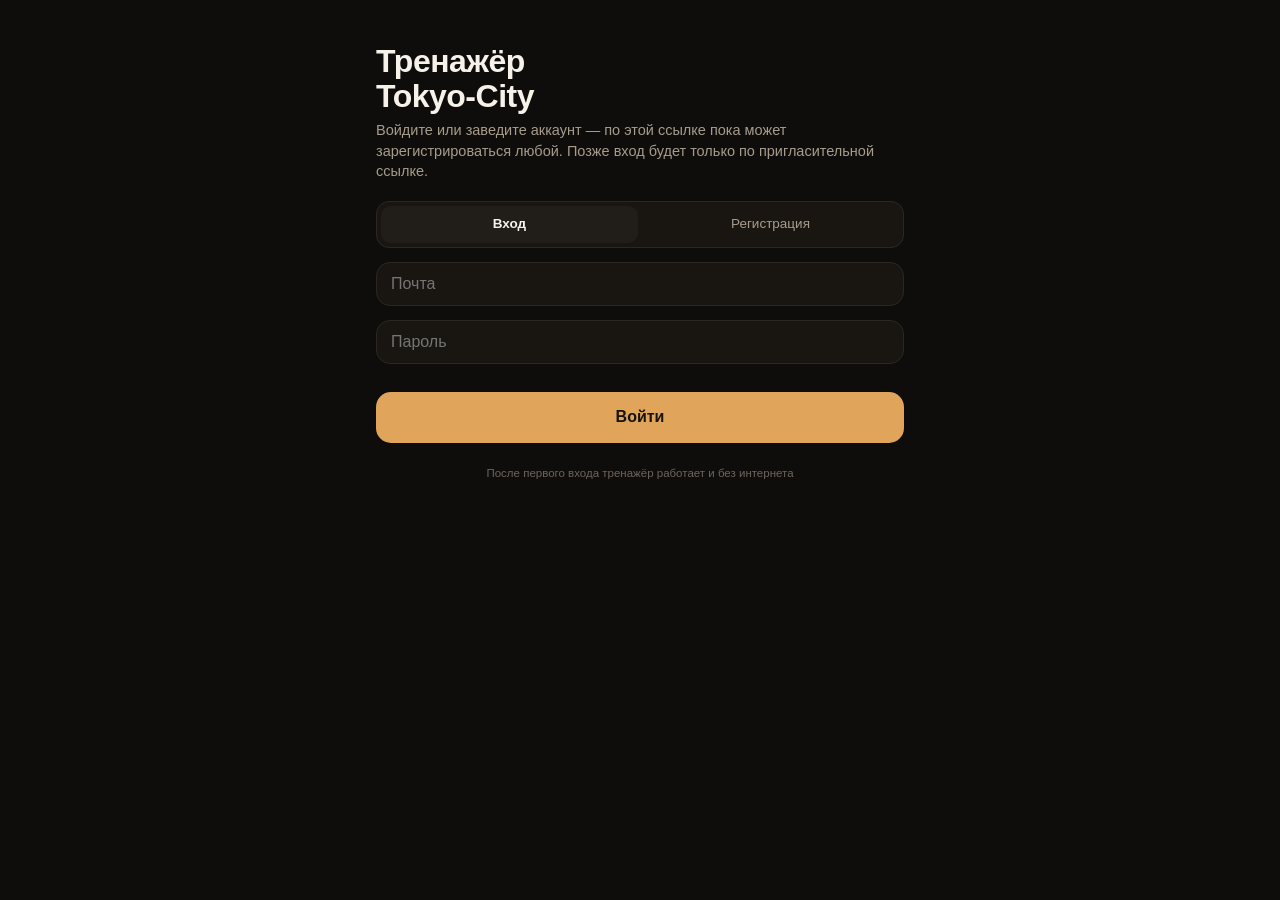
==== commit 4d2a584f: "тренажёр: пересборка 2026-08-20" ====
--- a/docs/index.html
+++ b/docs/index.html
@@ -34,7 +34,7 @@
 
 /* ---------- шапка ---------- */
 .top{display:flex;align-items:center;gap:12px;margin:0 -16px 14px;padding:0 16px;
-  min-height:34px;position:sticky;top:0;z-index:30;background:var(--bg)}
+  min-height:34px;position:sticky;top:env(safe-area-inset-top,0px);z-index:30;background:var(--bg)}
 .top .back{width:34px;height:34px;border-radius:11px;background:var(--card);display:grid;place-items:center;
   font-size:18px;color:var(--ink-2);transition:.18s}
 .top .back:active{transform:scale(.92)}
@@ -237,8 +237,12 @@
 /* шапка экрана: заголовок и возврат на главную (у quiz своя шапка #top).
    Липкая: в справочнике и базе вопросов список длинный, и без этого до кнопки
    «назад» приходилось листать вверх через сотни строк. */
+/* Кнопка возврата обязана быть видна всегда, как бы далеко ни листали, — поэтому
+   шапка липкая на КАЖДОМ экране. Прилипает не к нулю, а к безопасной зоне:
+   body сдвинут на env(safe-area-inset-top), но липкий элемент при отрыве считает
+   позицию от края viewport и уезжал бы под вырез iPhone. */
 .scrhead{display:flex;align-items:center;gap:10px;margin:0 -16px 12px;padding:6px 16px 8px;
-  position:sticky;top:0;z-index:30;background:var(--bg)}
+  position:sticky;top:env(safe-area-inset-top,0px);z-index:30;background:var(--bg)}
 .scrhead::after{content:'';position:absolute;left:0;right:0;bottom:0;height:1px;
   background:var(--line);opacity:.7}
 .scrhead h1{font-size:23px;margin:0}
@@ -390,6 +394,86 @@
 .pad .quick::-webkit-scrollbar{display:none}
 .pad .quick button{flex:0 0 auto;padding:9px 14px;font-size:15px;border-radius:11px;color:var(--ink-2)}
 
+/* ---------- график смен ----------
+   Сетка «сотрудник × день» как в рабочей таблице: колонка с именами прилипшая,
+   дни листаются вбок. Вертикально шапка не липнет намеренно — при восьми
+   сотрудниках таблица короче экрана, а overflow-x:auto всё равно сделал бы
+   контейнер прокручиваемым и по вертикали, оторвав шапку от страницы. */
+.schtop{display:flex;align-items:center;gap:10px;margin-bottom:12px}
+.schnav{width:36px;height:36px;flex:0 0 36px;border-radius:12px;background:var(--card);
+  display:grid;place-items:center;font-size:19px;color:var(--ink-2)}
+.schnav:active{background:var(--card-2)}
+.schper{flex:1;text-align:center;min-width:0}
+.schper b{display:block;font-size:16px}
+.schper span{font-size:10.5px;color:var(--ink-3);text-transform:uppercase;letter-spacing:.1em}
+.schscroll{overflow-x:auto;-webkit-overflow-scrolling:touch;border:1px solid var(--line);
+  border-radius:14px;background:var(--card)}
+.schscroll::-webkit-scrollbar{height:0}
+.schgrid{border-collapse:separate;border-spacing:0;font-size:12.5px;width:max-content}
+.schgrid th,.schgrid td{white-space:nowrap;text-align:center;padding:0}
+.schgrid .nm{position:sticky;left:0;z-index:2;background:var(--card);text-align:left;
+  min-width:124px;max-width:124px;padding:7px 10px;border-right:1px solid var(--line)}
+.schgrid .nm b{display:block;font-size:12.5px;font-weight:600;overflow:hidden;text-overflow:ellipsis}
+.schgrid .nm span{font-size:10.5px;color:var(--ink-3);font-family:var(--mono)}
+.schgrid thead .nm{background:var(--card-2);color:var(--ink-3);font-weight:400;font-size:11px}
+.schgrid thead th{background:var(--card-2);min-width:56px;padding:5px 3px;
+  border-bottom:1px solid var(--line);vertical-align:top}
+.schgrid thead th i{display:block;font-style:normal;font-size:10px;color:var(--ink-3);
+  text-transform:uppercase;letter-spacing:.06em}
+.schgrid thead th b{display:block;font-size:14px;line-height:1.15}
+/* Счётчик барменов на смене. Смены на чужой точке в него не входят. */
+.schgrid thead th u{display:block;text-decoration:none;font-family:var(--mono);font-size:10px;
+  color:var(--ink-3);margin:3px 6px 0;padding-top:3px;border-top:1px solid #ffffff12}
+.schgrid thead th u em{font-style:normal;color:var(--acc)}
+.schgrid thead th.few u{color:var(--bad)}          /* людей меньше минимума */
+.schgrid thead th.over b{color:var(--acc)}         /* перебор по часам */
+.schgrid tbody tr+tr td{border-top:1px solid var(--line)}
+.schgrid td.c{font-family:var(--mono);font-size:12px;padding:7px 4px;color:var(--ink);
+  border-left:1px solid #ffffff08;line-height:1.25}
+.schgrid td.c.off{background:#E2564B22;color:#E2564B;font-size:14px}
+.schgrid td.c.away{background:#E0A45B1f;color:var(--acc)}
+.schgrid td.c.away em{display:block;font-style:normal;font-size:9px;opacity:.8}
+.schgrid td.c.wish{background:#ffffff14;color:#F6F2EA}
+.schnote{background:var(--card);border-radius:12px;padding:9px 12px;margin-top:8px;
+  font-size:13px;color:var(--ink-2)}
+.schnote b{display:block;font-size:11px;color:var(--ink-3);text-transform:uppercase;
+  letter-spacing:.08em;margin-bottom:2px}
+.schnote.ev{border-left:3px solid var(--acc)}
+.schbar{display:flex;gap:6px;overflow-x:auto;scrollbar-width:none;margin-bottom:10px}
+.schbar::-webkit-scrollbar{display:none}
+.schbar .chip{flex:0 0 auto}
+.chip.go2{background:var(--acc);color:#17140F;border-color:var(--acc);font-weight:700}
+.chip.bad{background:#E2564B33;border-color:var(--bad);color:#F3A8A2}
+.chip em{font-style:normal;margin-left:6px;opacity:.6}
+.note.bad{border-color:var(--bad);color:#F3A8A2}
+/* Клетка, которую можно править: еле заметная рамка, чтобы было видно зону тапа. */
+.schgrid td.c.ed{cursor:pointer;box-shadow:inset 0 0 0 1px #ffffff10}
+.schgrid td.c.ed:active{background:#ffffff1a}
+/* Пожелание под пустой клеткой — светло-серая заливка с приглушённым текстом,
+   ровно как просил заказчик: видно, что человек просил, но это ещё не график. */
+.schgrid td.c.wishbg{background:#ffffff12;color:var(--ink-3)}
+/* нижний лист «смена на день» */
+.schcell{padding:2px 2px 8px}
+.schcell h3{margin:0;font-size:18px}
+.schcell .lead{margin:2px 0 12px;font-size:12.5px;color:var(--ink-3)}
+.schcell .lbl{font-size:10.5px;letter-spacing:.12em;text-transform:uppercase;color:var(--ink-3);
+  margin:12px 0 6px}
+.hrow{display:flex;gap:5px;overflow-x:auto;scrollbar-width:none;padding-bottom:2px}
+.hrow::-webkit-scrollbar{display:none}
+.hb{flex:0 0 auto;min-width:42px;padding:9px 0;border-radius:11px;background:var(--card-2);
+  border:1px solid var(--line);font-family:var(--mono);font-size:15px;color:var(--ink-2)}
+.hb.on{background:var(--acc);border-color:var(--acc);color:#17140F;font-weight:700}
+.hb:active{transform:scale(.94)}
+/* сотрудники */
+.strow{background:var(--card);border:1px solid var(--line);border-radius:14px;
+  padding:11px 12px;margin-bottom:8px}
+.strow .hd{display:flex;gap:8px;align-items:center;margin-bottom:8px}
+.strow .nmin{flex:1;min-width:0;background:var(--card-2);border:1px solid var(--line);
+  border-radius:10px;padding:8px 10px;color:var(--ink);font-size:14.5px}
+.strow .nlab{display:flex;align-items:center;gap:6px;font-size:11.5px;color:var(--ink-3)}
+.strow .hin{width:66px;background:var(--card-2);border:1px solid var(--line);border-radius:10px;
+  padding:7px 8px;color:var(--ink);font-family:var(--mono);font-size:14px}
+
 /* ---------- «впиши весь состав» ---------- */
 .fillt tr.act td{color:var(--acc)}
 .fillt td .slot{display:inline-block;min-width:58px;text-align:right;border-bottom:1.5px dashed var(--line);
@@ -503,7 +587,7 @@
     <button class="mode" data-mode="sched">
       <b>График</b>
       <span>Смены по точке, как в таблице. Свою точку видят все, все точки — директор.</span>
-      <div class="tags"><i>скоро</i></div>
+      <div class="tags"><i id="schTag">полумесяц</i></div>
     </button>
     <button class="mode" data-mode="learn">
       <b>Обучение</b>
@@ -636,6 +720,23 @@
     </button>
   </div>
 
+  <!-- ГРАФИК СМЕН -->
+  <div id="sched" class="hidden">
+    <div class="scrhead"><button class="back" data-home="1">‹</button><h1>График</h1></div>
+    <div class="schtop">
+      <button class="schnav" id="schPrev" title="Предыдущий полумесяц">‹</button>
+      <div class="schper"><b id="schTitle">—</b><span id="schState"></span></div>
+      <button class="schnav" id="schNext" title="Следующий полумесяц">›</button>
+    </div>
+    <div id="schBody"></div>
+  </div>
+
+  <!-- СОТРУДНИКИ (правит старший) -->
+  <div id="staffscr" class="hidden">
+    <div class="scrhead"><button class="back" data-sched="1">‹</button><h1>Сотрудники</h1></div>
+    <div id="staffBody"></div>
+  </div>
+
   <!-- РОАДМАП (только владельцу) -->
   <div id="roadmap" class="hidden">
     <div class="scrhead"><button class="back" data-home="1">‹</button><h1>Роадмап</h1></div>
@@ -683,6 +784,9 @@
 </div>
 
 <div class="modal" id="modal"><div class="sheet-card" id="sheetCard"></div></div>
+<!-- Отдельная модалка для смены: у карточки рецепта своя история и свой popstate,
+     смешивать их — гарантированно сломать кнопку «назад» на Android. -->
+<div class="modal" id="schModal"><div class="sheet-card" id="schCard"></div></div>
 
 <script src="media.js"></script>
 <script src="recipes.js"></script>
@@ -829,11 +933,12 @@
 // зачёт по числу ошибок. Отличается только пул, поэтому проверка режима одна на всех.
 const isExam = () => !!S && (S.mode==='exam' || S.mode==='examfav');
 const SCREENS = ['home','quiz','result','errors','ref','setup','qbase','login','kb','attest','stub',
-                 'learn','profile','roadmap'];
+                 'learn','profile','roadmap','sched','staffscr'];
 
 function show(id){
   SCREENS.forEach(x=>$('#'+x).classList.toggle('hidden', x!==id));
   closeRecipe();
+  if(typeof closeSchCell === 'function' && SCH.cell) closeSchCell();
   $('#top').classList.toggle('hidden', id!=='quiz');
 }
 
@@ -1462,7 +1567,11 @@
           <div class="ans" style="color:var(--bad);text-decoration:line-through">${myAnswerText(q, rec.my)}</div>
           <div class="ans">${answerText(q)}</div></div></button>`;
     }).join('') : '';
+  // Итоги стали длинными: в аттестации под ними идёт разбор всех ошибок. Без липкой
+  // шапки человек, долистав до конца, оставался без выхода с экрана.
   $('#result').innerHTML = `
+    <div class="scrhead"><button class="back" data-home="1">‹</button>
+      <h1 style="font-size:19px">${isExam()?'Аттестация':'Итоги'}</h1></div>
     <div class="res">
       <div class="big ${passed===null? '' : (passed?'win':'lose')}">${S.right}<span style="font-size:22px;color:var(--ink-3)">/${isExam()?S.list.length:S.done.length}</span></div>
       <h1 style="font-size:22px;margin:12px 0 4px">${title}</h1>
@@ -1587,6 +1696,579 @@
 <div style="margin-top:8px">Чёрный — прогреть чайник, 4 минуты. Зелёный — кубик льда в кипяток до заварки.
 Крафтовые смеси — 750 мл воды и не менее 5 минут. Тизаны завариваются по правилу чёрного.</div></div></details>
 `;
+
+/* ---------- график смен ----------
+   Единственный экран приложения, который без сети бесполезен: график общий,
+   и localStorage тут не помощник. Поэтому последний просмотренный период
+   кладётся в кеш — чтобы в баре без интернета можно было хотя бы посмотреть,
+   кто сегодня работает. Запись — только онлайн. */
+const SCH = {venue:null, staff:[], settings:{}, period:null,
+             shifts:[], events:[], notes:[], y:0, m:0, half:1,
+             booted:false, busy:false, err:''};
+const SCH_CACHE = 'barquiz.sched';
+const MON = ['января','февраля','марта','апреля','мая','июня','июля','августа',
+             'сентября','октября','ноября','декабря'];
+const MON_N = ['Январь','Февраль','Март','Апрель','Май','Июнь','Июль','Август',
+               'Сентябрь','Октябрь','Ноябрь','Декабрь'];
+const WD = ['вс','пн','вт','ср','чт','пт','сб'];
+const ST_NAME = {wish:'собираем пожелания', draft:'черновик', published:'выкачен'};
+
+// Полумесяц: 1–15 и 16–конец месяца. Второй бывает 13, 15 или 16 дней.
+function periodDays(y, m, half){
+  const last = new Date(y, m, 0).getDate();
+  const from = half===1 ? 1 : 16, to = half===1 ? 15 : last;
+  const out = [];
+  for(let d=from; d<=to; d++) out.push(new Date(y, m-1, d));
+  return out;
+}
+const iso = d => `${d.getFullYear()}-${String(d.getMonth()+1).padStart(2,'0')}-${String(d.getDate()).padStart(2,'0')}`;
+function shiftPeriod(step){
+  let y=SCH.y, m=SCH.m, h=SCH.half+step;
+  while(h>2){ h-=2; m++; if(m>12){ m=1; y++; } }
+  while(h<1){ h+=2; m--; if(m<1){ m=12; y--; } }
+  SCH.y=y; SCH.m=m; SCH.half=h;
+}
+
+// Роль в графике: старший правит всё, менеджер и выше — тоже.
+const schMe = () => SCH.staff.find(s=>s.user_id && AUTH && s.user_id===AUTH.uid) || null;
+const schBoss = () => {
+  const r = (AUTH&&AUTH.role)||'staff';
+  if(r==='manager'||r==='director'||r==='owner') return true;
+  const me = schMe();
+  return !!(me && me.sched_role==='senior');
+};
+
+async function schGet(path){
+  const r = await sbRest(path, {method:'GET'});
+  if(!r.ok) throw new Error('rest '+r.status);
+  return r.json();
+}
+
+// Справочники тянутся один раз за запуск: они меняются редко, а период листают часто.
+async function schBoot(){
+  if(SCH.booted) return;
+  const [venues, staff, settings] = await Promise.all([
+    schGet('venues?select=id,name,address,org,is_own'),
+    schGet('staff?select=id,name,category,sched_role,hours_norm,user_id,active,sort&order=sort'),
+    schGet('sched_settings?select=venue_id,data'),
+  ]);
+  SCH.venues = venues;
+  SCH.venue = venues.find(v=>v.is_own) || venues[0] || null;
+  SCH.staff = staff.filter(s=>s.active);
+  SCH.settings = (settings[0] && settings[0].data) || {};
+  SCH.booted = true;
+}
+
+async function schLoad(){
+  const days = periodDays(SCH.y, SCH.m, SCH.half);
+  const a = iso(days[0]), b = iso(days[days.length-1]);
+  const p = await schGet(`periods?select=*&venue_id=eq.${SCH.venue.id}&dept=eq.bar`
+    + `&year=eq.${SCH.y}&month=eq.${SCH.m}&half=eq.${SCH.half}`);
+  SCH.period = p[0] || null;
+  if(!SCH.period){ SCH.shifts=[]; SCH.events=[]; SCH.notes=[]; return; }
+  const [shifts, events, notes] = await Promise.all([
+    schGet(`shifts?select=id,staff_id,day,layer,kind,start_h,end_h,hours,at_venue_id`
+           + `&period_id=eq.${SCH.period.id}`),
+    schGet(`day_events?select=id,day,kind,title&venue_id=eq.${SCH.venue.id}`
+           + `&day=gte.${a}&day=lte.${b}`),
+    schGet(`day_notes?select=id,day,body&venue_id=eq.${SCH.venue.id}`
+           + `&day=gte.${a}&day=lte.${b}`),
+  ]);
+  SCH.shifts=shifts; SCH.events=events; SCH.notes=notes;
+}
+
+function schCacheSave(){
+  try{ localStorage.setItem(SCH_CACHE, JSON.stringify({
+    venue:SCH.venue, venues:SCH.venues, staff:SCH.staff, settings:SCH.settings,
+    period:SCH.period, shifts:SCH.shifts, events:SCH.events, notes:SCH.notes,
+    y:SCH.y, m:SCH.m, half:SCH.half, at:Date.now()})); }catch(e){}
+}
+function schCacheLoad(){
+  try{
+    const c = JSON.parse(localStorage.getItem(SCH_CACHE)||'null');
+    if(!c) return false;
+    Object.assign(SCH, c, {booted:true});
+    return true;
+  }catch(e){ return false; }
+}
+
+// «Уржумов Василий» -> «Уржумов В.»: полное имя в колонку 124 px не влезает,
+// а обрезанное многоточием «Уржумов Васил…» читается хуже инициала.
+function shortName(n){
+  const p = (n||'').trim().split(/\s+/);
+  return p.length > 1 ? `${p[0]} ${p[1][0]}.` : (p[0]||'');
+}
+const plural = (n, one, few, many) => {
+  const a = Math.abs(n) % 100, b = a % 10;
+  return n + ' ' + (a > 10 && a < 20 ? many : b === 1 ? one : b >= 2 && b <= 4 ? few : many);
+};
+const shiftLabel = s =>
+  s.kind==='off' ? '×'
+  : (s.start_h==null ? '·' : `${String(s.start_h).padStart(2,'0')}-${String(s.end_h).padStart(2,'0')}`);
+
+/* ---------- кто что может править ----------
+   Три состояния полумесяца задают весь цикл: wish — бармены проставляют пожелания,
+   draft — старший собирает из них график, published — график выкачен всем.
+   Слой правки следует из состояния и роли, отдельного переключателя нет:
+   лишний выбор на телефоне только мешает. */
+function schLayerShow(){
+  if(!SCH.period) return 'plan';
+  return SCH.period.state === 'wish' ? 'wish' : 'plan';
+}
+function schEditLayer(){
+  if(!SCH.period) return null;
+  if(schBoss() && SCH.edit) return 'plan';            // старший собирает график
+  if(SCH.period.state === 'wish' && schMe()) return 'wish';  // бармен пишет пожелания
+  return null;
+}
+// Бармен правит только свою строку, старший — любую.
+const schCanEdit = (staffId, layer) =>
+  layer === 'plan' ? schBoss()
+  : layer === 'wish' && (schBoss() || (schMe() && schMe().id === staffId));
+
+function renderSched(){
+  const days = periodDays(SCH.y, SCH.m, SCH.half);
+  $('#schTitle').textContent = `${MON_N[SCH.m-1]} ${SCH.y} · ${SCH.half===1?'1–15':'16–'+days[days.length-1].getDate()}`;
+  $('#schState').textContent = SCH.period ? (ST_NAME[SCH.period.state]||'') : 'не составлен';
+
+  if(SCH.busy){ $('#schBody').innerHTML = `<div class="note">Загружаю…</div>`; return; }
+  if(!SCH.period){
+    $('#schBody').innerHTML = (SCH.err ? `<div class="note">${SCH.err}</div>` : '')
+      + `<div class="note">На этот полумесяц графика ещё нет.</div>`
+      + (schBoss() ? `<button class="go" id="schMake">Создать график на этот полумесяц</button>
+           <div class="note" style="margin-top:8px">Сразу откроется сбор пожеланий: бармены
+           проставят свои дни, потом вы соберёте из них график.</div>` : '');
+    if(schBoss()) $('#schMake').onclick = schCreatePeriod;
+    return;
+  }
+  const layer = schLayerShow();
+  const editL = schEditLayer();
+  // Пожелания подложкой: старшему в черновике надо видеть, кто что просил.
+  const wish = {};
+  if(layer === 'plan' && SCH.showWish)
+    SCH.shifts.filter(s=>s.layer==='wish')
+              .forEach(s=>{ (wish[s.staff_id+'|'+s.day] = wish[s.staff_id+'|'+s.day]||[]).push(s); });
+
+  const plan = SCH.shifts.filter(s=>s.layer===layer);
+  const byCell = {};                       // staff|день -> [смены]
+  plan.forEach(s=>{ (byCell[s.staff_id+'|'+s.day] = byCell[s.staff_id+'|'+s.day] || []).push(s); });
+  const evDays = {};
+  SCH.events.forEach(e=>{ (evDays[e.day] = evDays[e.day]||[]).push(e.title); });
+  const noteDays = {};
+  SCH.notes.forEach(n=>{ (noteDays[n.day] = noteDays[n.day]||[]).push(n.body); });
+
+  // Счётчик барменов на дне: смены на ЧУЖОЙ точке сюда не идут — человек занят,
+  // но не у нас.
+  const onDay = d => plan.filter(s=>s.day===d && s.kind==='work' && !s.at_venue_id).length;
+  const lim = SCH.settings.min_staff || {};
+  const hourLim = SCH.settings.hour_limit || {};
+  const dowKey = d => String(d.getDay()===0 ? 7 : d.getDay());
+  const dayHours = d => plan.filter(s=>s.day===d).reduce((a,s)=>a+(s.hours||0),0);
+
+  const head = days.map(d=>{
+    const k = iso(d), n = onDay(k);
+    const min = +(lim[dowKey(d)]||0), hl = +(hourLim[dowKey(d)]||0);
+    const few = min && n < min;
+    const over = hl && dayHours(k) > hl;
+    return `<th class="${few?'few':''}${over?' over':''}" data-day="${k}">
+      <i>${WD[d.getDay()]}</i><b>${d.getDate()}</b>
+      <u>${n}${evDays[k]?'<em>•</em>':''}</u></th>`;
+  }).join('');
+
+  const body = SCH.staff.map(st=>{
+    const mine = plan.filter(s=>s.staff_id===st.id);
+    const hrs = mine.reduce((a,s)=>a+(s.hours||0),0);
+    const nsh = mine.filter(s=>s.kind==='work').length;
+    const canEd = editL && schCanEdit(st.id, editL);
+    const cells = days.map(d=>{
+      const key = st.id+'|'+iso(d);
+      const list = byCell[key] || [];
+      const at = `data-s="${st.id}" data-d="${iso(d)}"` + (canEd ? ' data-ed="1"' : '');
+      if(!list.length){
+        // Пустая клетка с пожеланием под ней: старший видит, что человек просил,
+        // ещё до того, как поставит смену.
+        const w = wish[key];
+        return `<td class="c${canEd?' ed':''}${w?' wishbg':''}" ${at}>${
+          w ? w.map(shiftLabel).join('<br>') : ''}</td>`;
+      }
+      const cls = list[0].kind==='off' ? 'off'
+                : list[0].at_venue_id ? 'away' : 'work';
+      const txt = list.map(shiftLabel).join('<br>');
+      const away = list[0].at_venue_id
+        ? (SCH.venues.find(v=>v.id===list[0].at_venue_id)||{}).name : '';
+      return `<td class="c ${cls}${canEd?' ed':''}" ${at}
+        ${away?`title="${away}"`:''}>${txt}${away?`<em>${away.slice(0,4)}</em>`:''}</td>`;
+    }).join('');
+    return `<tr><td class="nm" title="${st.name}" data-staff="${st.id}"><b>${shortName(st.name)}</b>
+      <span>${hrs} ч · ${plural(nsh,'смена','смены','смен')}${
+        st.sched_role==='senior'?' · старший':''}</span></td>${cells}</tr>`;
+  }).join('');
+
+  const notesHTML = Object.keys(noteDays).sort().map(d=>{
+    const dd = new Date(d+'T00:00:00');
+    return `<div class="schnote"><b>${dd.getDate()} ${MON[dd.getMonth()]}</b>${noteDays[d].join(' · ')}</div>`;
+  }).join('');
+  const evHTML = Object.keys(evDays).sort().map(d=>{
+    const dd = new Date(d+'T00:00:00');
+    return `<div class="schnote ev"><b>${dd.getDate()} ${MON[dd.getMonth()]}</b>${evDays[d].join(' · ')}</div>`;
+  }).join('');
+
+  // Панель старшего: включить правку, показать пожелания подложкой, двинуть состояние.
+  const st = SCH.period.state;
+  const bar = schBoss() ? `<div class="schbar">
+      <button class="chip${SCH.edit?' on':''}" id="schEdit">${SCH.edit?'✎ правлю':'✎ править'}</button>
+      ${st!=='wish'?`<button class="chip${SCH.showWish?' on':''}" id="schWish">пожелания подложкой</button>`:''}
+      ${st==='wish'?`<button class="chip go2" id="schToDraft">Собрать график</button>`:''}
+      ${st==='draft'?`<button class="chip go2" id="schPub">Выкатить всем</button>`:''}
+      ${st==='published'?`<button class="chip" id="schToDraft2">Вернуть в черновик</button>`:''}
+      <button class="chip" id="schStaff">Сотрудники</button>
+    </div>` : '';
+
+  // Одна строка, объясняющая, что именно сейчас можно трогать. Без неё режим
+  // «правлю пожелания» неотличим от «правлю график».
+  const hint = editL === 'plan'
+      ? 'Тап по клетке — поставить смену. Правите график целиком.'
+    : editL === 'wish'
+      ? 'Тап по своей строке — записать пожелание на день.'
+    : st === 'wish'
+      ? 'Идёт сбор пожеланий. График соберёт старший бармен.'
+      : '';
+
+  $('#schBody').innerHTML = bar
+    + (SCH.err ? `<div class="note bad">${SCH.err}</div>` : '')
+    + (hint ? `<div class="note">${hint}</div>` : '')
+    + `<div class="schscroll"><table class="schgrid">
+      <thead><tr><th class="nm">${SCH.staff.length} чел.</th>${head}</tr></thead>
+      <tbody>${body}</tbody>
+    </table></div>
+    ${evHTML?`<div class="subhead">События</div>${evHTML}`:''}
+    ${notesHTML?`<div class="subhead">Комментарии</div>${notesHTML}`:''}
+    <div class="note" style="margin-top:12px">Точка: ${SCH.venue?SCH.venue.name:'—'}${
+      SCH.venue&&SCH.venue.address?' · '+SCH.venue.address:''}</div>`;
+
+  if(schBoss()){
+    $('#schEdit').onclick = ()=>{ SCH.edit = !SCH.edit; renderSched(); };
+    if($('#schWish')) $('#schWish').onclick = ()=>{ SCH.showWish = !SCH.showWish; renderSched(); };
+    if($('#schToDraft'))  $('#schToDraft').onclick  = ()=>schSetState('draft');
+    if($('#schToDraft2')) $('#schToDraft2').onclick = ()=>schSetState('draft');
+    if($('#schPub')) $('#schPub').onclick = ()=>schSetState('published');
+    $('#schStaff').onclick = renderStaff;
+  }
+}
+
+/* ---------- запись ---------- */
+async function schWrite(path, opts){
+  const o = Object.assign({}, opts);
+  o.headers = Object.assign({'Prefer':'return=minimal'}, o.headers||{});
+  const r = await sbRest(path, o);
+  if(!r.ok) throw new Error(`${r.status} ${await r.text()}`);
+  return r;
+}
+
+async function schGuard(fn){
+  SCH.busy = true; renderSched();
+  try{ await fn(); SCH.err=''; }
+  catch(e){ SCH.err = 'Не удалось сохранить: ' + (e.message||e); }
+  SCH.busy = false;
+  await schRefresh();
+}
+
+function schCreatePeriod(){
+  return schGuard(async ()=>{
+    await schWrite('periods', {method:'POST', body: JSON.stringify({
+      venue_id:SCH.venue.id, dept:'bar', year:SCH.y, month:SCH.m, half:SCH.half, state:'wish'})});
+  });
+}
+
+function schSetState(next){
+  return schGuard(async ()=>{
+    const body = {state: next};
+    if(next === 'published'){ body.published_at = new Date().toISOString();
+                              body.published_by = AUTH.uid; }
+    await schWrite(`periods?id=eq.${SCH.period.id}`, {method:'PATCH', body: JSON.stringify(body)});
+  });
+}
+
+/* ---------- нижний лист: смена на день ----------
+   Клетка перезаписывается целиком: удаляем всё, что было у человека в этот день
+   на этом слое, и пишем заново. Это на порядок проще точечных правок, а строк
+   в клетке максимум две. */
+function schSaveCell(){
+  const c = SCH.cell;
+  return schGuard(async ()=>{
+    await schWrite(`shifts?period_id=eq.${SCH.period.id}&staff_id=eq.${c.staff}`
+                   + `&day=eq.${c.day}&layer=eq.${c.layer}`, {method:'DELETE'});
+    const rows = c.list.map(x=>({
+      period_id:SCH.period.id, staff_id:c.staff, venue_id:SCH.venue.id, day:c.day,
+      layer:c.layer, kind:x.kind,
+      start_h: x.kind==='off' ? null : (x.start==null ? null : x.start),
+      end_h:   x.kind==='off' ? null : (x.end==null   ? null : x.end),
+      at_venue_id: x.at || null, author_id: AUTH.uid}));
+    if(rows.length) await schWrite('shifts', {method:'POST', body: JSON.stringify(rows)});
+    closeSchCell();
+  });
+}
+
+const QUICK_DEF = ['16-04','10-18','10-22','12-01','18-04','09-13'];
+const parseQuick = s => {
+  const m = /^(\d{1,2})-(\d{1,2})$/.exec(s.trim());
+  return m ? {kind:'work', start:+m[1], end:+m[2], at:null} : null;
+};
+
+function openSchCell(staffId, day, layer){
+  const st = SCH.staff.find(s=>s.id===staffId); if(!st) return;
+  const have = SCH.shifts.filter(s=>s.staff_id===staffId && s.day===day && s.layer===layer);
+  SCH.cell = {staff:staffId, day, layer, i:0,
+    list: have.map(s=>({kind:s.kind, start:s.start_h, end:s.end_h, at:s.at_venue_id}))};
+  if(!SCH.cell.list.length) SCH.cell.list.push({kind:'work', start:null, end:null, at:null});
+  drawSchCell();
+  $('#schModal').classList.add('on');
+  document.body.style.overflow='hidden';
+}
+function closeSchCell(){
+  $('#schModal').classList.remove('on');
+  document.body.style.overflow='';
+  SCH.cell = null;
+}
+
+function drawSchCell(){
+  const c = SCH.cell; if(!c) return;
+  const st = SCH.staff.find(s=>s.id===c.staff);
+  const d = new Date(c.day+'T00:00:00');
+  const cur = c.list[c.i] || c.list[0];
+  const quick = (SCH.settings.quick && SCH.settings.quick.length ? SCH.settings.quick : QUICK_DEF);
+
+  // Два ряда часов вместо колёсика: колесо на телефоне промахивается, а ряд
+  // с прокруткой попадает пальцем с первого раза и виден целиком.
+  const hours = (sel, which) => [...Array(24).keys()].map(h=>
+    `<button class="hb${sel===h?' on':''}" data-h="${h}" data-w="${which}">${String(h).padStart(2,'0')}</button>`).join('');
+
+  const others = (SCH.venues||[]).filter(v=>!v.is_own);
+  const tabs = c.list.map((x,i)=>{
+    const lbl = x.kind==='off' ? 'выходной'
+      : (x.start==null ? 'смена' : `${String(x.start).padStart(2,'0')}-${String(x.end).padStart(2,'0')}`);
+    return `<button class="chip${i===c.i?' on':''}" data-tab="${i}">${lbl}${
+      c.list.length>1?` <em data-del="${i}">✕</em>`:''}</button>`;
+  }).join('');
+
+  $('#schCard').innerHTML = `
+    <div class="grip"><i></i><button class="cls" id="schCellClose"><b>‹</b>Закрыть</button></div>
+    <div class="schcell">
+      <h3>${st.name}</h3>
+      <p class="lead">${WD[d.getDay()]}, ${d.getDate()} ${MON[d.getMonth()]}${
+        c.layer==='wish'?' · пожелание':''}</p>
+
+      ${c.list.length>1||c.list[0].kind!=='off'?`<div class="chips-row">${tabs}
+        <button class="chip" id="schAdd">+ смена</button></div>`:''}
+
+      <div class="lbl">Частые смены</div>
+      <div class="chips-row">${quick.map(q=>{
+        const p = parseQuick(q);
+        const on = p && cur.kind==='work' && cur.start===p.start && cur.end===p.end;
+        return `<button class="chip${on?' on':''}" data-q="${q}">${q}</button>`;
+      }).join('')}
+        <button class="chip${cur.kind==='off'?' on bad':''}" data-off="1">выходной</button>
+      </div>
+
+      ${cur.kind==='off' ? '' : `
+      <div class="lbl">С какого часа</div>
+      <div class="hrow" id="hrowA">${hours(cur.start, 'a')}</div>
+      <div class="lbl">До какого часа</div>
+      <div class="hrow" id="hrowB">${hours(cur.end, 'b')}</div>
+      <div class="lbl">Точка</div>
+      <div class="chips-row">
+        <button class="chip${!cur.at?' on':''}" data-at="">${SCH.venue?SCH.venue.name:'своя'}</button>
+        ${others.map(v=>`<button class="chip${cur.at===v.id?' on':''}" data-at="${v.id}">${v.name}</button>`).join('')}
+      </div>`}
+
+      <div class="row" style="margin-top:14px">
+        <button class="go" id="schCellSave">Сохранить</button>
+        <button class="ghostbtn" id="schCellClear">Очистить день</button>
+      </div>
+    </div>`;
+
+  // Ряды часов длинные: подкручиваем к выбранному, иначе «16» приходится искать.
+  ['#hrowA','#hrowB'].forEach(sel=>{
+    const row = $(sel); if(!row) return;
+    const on = row.querySelector('.hb.on');
+    if(on) row.scrollLeft = on.offsetLeft - row.clientWidth/2 + on.offsetWidth/2;
+  });
+  $('#schCellClose').onclick = closeSchCell;
+  $('#schCellSave').onclick = ()=>{
+    // Незаполненные смены не сохраняем: пустая строка в клетке — это мусор.
+    SCH.cell.list = SCH.cell.list.filter(x=>x.kind==='off' || x.start!=null || x.at);
+    schSaveCell();
+  };
+  $('#schCellClear').onclick = ()=>{ SCH.cell.list = []; schSaveCell(); };
+  if($('#schAdd')) $('#schAdd').onclick = ()=>{
+    SCH.cell.list.push({kind:'work', start:null, end:null, at:null});
+    SCH.cell.i = SCH.cell.list.length-1; drawSchCell();
+  };
+}
+
+// Один делегированный обработчик на весь лист: перерисовка сносит слушатели.
+$('#schCard').addEventListener('click', e=>{
+  const c = SCH.cell; if(!c) return;
+  const cur = () => c.list[c.i] || c.list[0];
+  const del = e.target.closest('[data-del]');
+  if(del){ e.stopPropagation(); c.list.splice(+del.dataset.del,1);
+           c.i = Math.max(0, Math.min(c.i, c.list.length-1)); drawSchCell(); return; }
+  const tab = e.target.closest('[data-tab]');
+  if(tab){ c.i = +tab.dataset.tab; drawSchCell(); return; }
+  const q = e.target.closest('[data-q]');
+  if(q){ Object.assign(cur(), parseQuick(q.dataset.q)); drawSchCell(); return; }
+  if(e.target.closest('[data-off]')){
+    // Выходной — это про весь день, а не про одну из двух смен.
+    c.list = [{kind:'off', start:null, end:null, at:null}]; c.i = 0; drawSchCell(); return;
+  }
+  const h = e.target.closest('[data-h]');
+  if(h){ const v = +h.dataset.h;
+         if(h.dataset.w==='a') cur().start = v; else cur().end = v;
+         cur().kind = 'work'; drawSchCell(); return; }
+  const at = e.target.closest('[data-at]');
+  if(at){ cur().at = at.dataset.at || null; cur().kind = 'work'; drawSchCell(); return; }
+});
+$('#schModal').addEventListener('click', e=>{ if(e.target.id==='schModal') closeSchCell(); });
+
+// Тап по клетке сетки. Правку разрешает schCanEdit, поэтому data-ed ставится
+// только там, где она есть — лишних проверок в обработчике не нужно.
+$('#schBody').addEventListener('click', e=>{
+  const td = e.target.closest('td.c[data-ed]'); if(!td) return;
+  openSchCell(td.dataset.s, td.dataset.d, schEditLayer());
+});
+
+async function schRefresh(){
+  SCH.busy = true; SCH.err = ''; renderSched();
+  try{
+    await schBoot();
+    await schLoad();
+    SCH.err = '';
+    schCacheSave();
+  }catch(e){
+    // Нет сети — показываем то, что сохранилось с прошлого раза, и говорим об этом.
+    const had = schCacheLoad();
+    SCH.err = had ? '' : 'Не удалось загрузить график: нет связи с сервером.';
+    if(had) SCH.err = 'Нет связи — показан сохранённый график.';
+  }
+  SCH.busy = false;
+  renderSched();
+}
+
+/* ---------- сотрудники ----------
+   Старший меняет всем всё: имя, категорию, роль в графике, норму часов, порядок
+   и включение. Отдельный экран, а не диалог из сетки: править состав приходится
+   редко, зато сразу пачкой.
+
+   Здесь же привязка аккаунта к карточке. Без неё бармен не может проставить
+   пожелания: RLS ищет его строку по staff.user_id, а импорт заполнил только имена. */
+function staffRowHTML(s){
+  const linked = !!s.user_id;
+  const me = AUTH && s.user_id === AUTH.uid;
+  return `<div class="strow" data-id="${s.id}">
+    <div class="hd">
+      <input class="nmin" value="${(s.name||'').replace(/"/g,'&quot;')}" data-name>
+      <button class="star${s.active?' on':''}" data-active title="Работает на точке">${s.active?'✓':'⊘'}</button>
+    </div>
+    <div class="chips-row">
+      ${[1,2,3].map(c=>`<button class="chip${s.category===c?' on':''}" data-cat="${c}">${c}-я кат.</button>`).join('')}
+      <button class="chip${s.sched_role==='senior'?' on go2':''}" data-senior>старший</button>
+    </div>
+    <div class="chips-row">
+      <label class="nlab">норма часов
+        <input class="hin" type="number" min="0" max="400" value="${s.hours_norm==null?'':s.hours_norm}" data-norm>
+      </label>
+      <button class="chip" data-up>↑</button>
+      <button class="chip" data-down>↓</button>
+      ${me ? '<span class="chip on">это вы</span>'
+           : linked ? '<span class="chip">аккаунт привязан</span>'
+                    : '<button class="chip" data-me>это я</button>'}
+    </div>
+  </div>`;
+}
+
+function renderStaff(){
+  const boss = schBoss();
+  $('#staffBody').innerHTML = !boss
+    ? '<div class="note">Состав правит старший бармен или менеджер.</div>'
+    : SCH.staff.slice().sort((a,b)=>a.sort-b.sort).map(staffRowHTML).join('')
+      + `<div class="row" style="margin-top:12px"><button class="go" id="stAdd">Добавить сотрудника</button></div>
+         <div class="note" style="margin-top:10px">Кнопка «это я» привязывает вашу учётку
+         к карточке — без неё вы не сможете проставлять свои пожелания.</div>`;
+  if(boss) $('#stAdd').onclick = staffAdd;
+  show('staffscr');
+}
+
+async function staffPatch(id, body){
+  try{
+    await schWrite(`staff?id=eq.${id}`, {method:'PATCH', body: JSON.stringify(body)});
+    Object.assign(SCH.staff.find(s=>s.id===id) || {}, body);
+    SCH.booted = false;                     // справочник изменился — перечитать
+  }catch(e){ alert('Не сохранилось: ' + (e.message||e)); }
+}
+
+async function staffAdd(){
+  const name = prompt('Имя и фамилия сотрудника');
+  if(!name || !name.trim()) return;
+  const sort = Math.max(0, ...SCH.staff.map(s=>s.sort||0)) + 1;
+  try{
+    await schWrite('staff', {method:'POST', body: JSON.stringify({
+      venue_id:SCH.venue.id, dept:'bar', name:name.trim(), category:1, sort})});
+    SCH.booted = false; await schBoot(); renderStaff();
+  }catch(e){ alert('Не сохранилось: ' + (e.message||e)); }
+}
+
+$('#staffBody').addEventListener('click', async e=>{
+  const row = e.target.closest('.strow'); if(!row) return;
+  const id = row.dataset.id, s = SCH.staff.find(x=>x.id===id); if(!s) return;
+  const cat = e.target.closest('[data-cat]');
+  if(cat){ await staffPatch(id, {category:+cat.dataset.cat}); await schBoot(); renderStaff(); return; }
+  if(e.target.closest('[data-senior]')){
+    await staffPatch(id, {sched_role: s.sched_role==='senior' ? 'bartender' : 'senior'});
+    await schBoot(); renderStaff(); return;
+  }
+  if(e.target.closest('[data-active]')){
+    await staffPatch(id, {active: !s.active}); await schBoot(); renderStaff(); return;
+  }
+  if(e.target.closest('[data-me]')){
+    await staffPatch(id, {user_id: AUTH.uid}); await schBoot(); renderStaff(); return;
+  }
+  const up = e.target.closest('[data-up]'), dn = e.target.closest('[data-down]');
+  if(up || dn){
+    const list = SCH.staff.slice().sort((a,b)=>a.sort-b.sort);
+    const i = list.findIndex(x=>x.id===id), j = i + (up ? -1 : 1);
+    if(j < 0 || j >= list.length) return;
+    await staffPatch(list[i].id, {sort: list[j].sort});
+    await staffPatch(list[j].id, {sort: list[i].sort});
+    await schBoot(); renderStaff(); return;
+  }
+});
+// Имя и норму сохраняем по потере фокуса: сохранять на каждую букву — лишние запросы.
+$('#staffBody').addEventListener('change', async e=>{
+  const row = e.target.closest('.strow'); if(!row) return;
+  const id = row.dataset.id;
+  if(e.target.matches('[data-name]') && e.target.value.trim())
+    await staffPatch(id, {name: e.target.value.trim()});
+  if(e.target.matches('[data-norm]'))
+    await staffPatch(id, {hours_norm: e.target.value === '' ? null : +e.target.value});
+  await schBoot();
+});
+
+function openSched(){
+  if(!authOn() || !AUTH){
+    $('#schBody').innerHTML = '<div class="note">График работает только для сотрудников с аккаунтом.</div>';
+    show('sched');
+    return;
+  }
+  if(!SCH.y){
+    const now = new Date();
+    SCH.y = now.getFullYear(); SCH.m = now.getMonth()+1;
+    SCH.half = now.getDate() <= 15 ? 1 : 2;
+  }
+  show('sched');
+  schRefresh();
+}
+$('#schPrev').addEventListener('click', ()=>{ shiftPeriod(-1); schRefresh(); });
+$('#schNext').addEventListener('click', ()=>{ shiftPeriod(1);  schRefresh(); });
 
 /* ---------- карточка рецепта ---------- */
 const mark = t => t.replace(/&/g,'&amp;').replace(/</g,'&lt;').replace(/\n/g,'<br>')
@@ -1774,9 +2456,12 @@
   {gr:'Обучение', st:'plan', t:'База знаний · СанПиН', d:'внутренние проверки и требования РПН'},
 
   // --- График смен
-  {gr:'График смен', st:'work', t:'Сетка графика — ближайшее', d:'сотрудники × дни, полумесячные блоки. В клетке дня только смена в формате «16-04»: два числа и заранее проставленное тире, ничего лишнего. Свободный текст — отдельным комментарием, не в клетке'},
+  {gr:'График смен', st:'done', t:'Сетка графика', d:'сотрудники × дни за полумесяц, прилипшая колонка имён, часы и смены по каждому, счётчик барменов над днём, выходные, работа на другой точке, листание периодов. История из рабочей таблицы за три месяца уже залита'},
+  {gr:'График смен', st:'done', t:'Ввод смены', d:'нижний лист: лента частых смен, два ряда часов, выходной, вторая смена за день, работа на другой точке. Клетка перезаписывается целиком'},
+  {gr:'График смен', st:'done', t:'Цикл выкатки', d:'состояния «собираем пожелания» → «черновик» → «выкачен». Бармен правит свою строку в пожеланиях, старший собирает график и выкатывает; пожелания включаются подложкой'},
+  {gr:'Подразделение и ФОТ', st:'done', t:'Сотрудники точки', d:'старший меняет всем всё: имя, категорию, роль в графике, норму часов, порядок и включение. Кнопка «это я» привязывает аккаунт к карточке'},
   {gr:'График смен', st:'work', t:'События дня', d:'квиз, генка, ЕГАИС, инвентаризация, концерт — отдельная сущность на конкретный день, а не текст в клетке. Создавать событие может любой сотрудник'},
-  {gr:'График смен', st:'work', t:'Пожелания и выкатка', d:'всем приходит уведомление заполнить пожелания на полмесяца. Пожелания видны светло-серыми клетками с чёрным текстом. Дальше старший бармен собирает график и выкатывает его — снова уведомление всем'},
+  {gr:'График смен', st:'work', t:'Уведомления о пожеланиях', d:'сейчас баннер в приложении. Заказчик просил связать с Telegram-ботом — тогда напоминание дойдёт и при закрытом приложении'},
   {gr:'График смен', st:'work', t:'Выходные красным', d:'после подтверждения графика дни, когда бармен не работает, закрашиваются красным в его строке'},
   {gr:'График смен', st:'work', t:'Счётчик барменов на смене', d:'над каждым днём — сколько человек в смене; проблемные дни, где людей мало, подсвечиваются'},
   {gr:'График смен', st:'work', t:'Лимиты часов по дням недели', d:'у каждого дня свой лимит; выход за него подсвечивается прямо в сетке'},
@@ -1841,11 +2526,8 @@
 /* ---------- разделы, которых ещё нет ---------- */
 /* Каркас заведён заранее: сотрудники видят, что будет, а доступ уже раздаётся
    по роли и категории. Роль и точка приходят из аккаунта, сам сотрудник их не меняет. */
+// «График» больше не заглушка — у него настоящий экран, см. openSched().
 const STUBS = {
-  sched: {title:'График', lead:'Смены по точке — как в таблице, только читать.',
-    roles:['staff','manager','director','owner'],
-    items:[['Моя точка','Смены и кто на смене'],
-           ['Все точки','Видит только директор']]},
   paystat: {title:'Статистика', lead:'Деньги и дисциплина за выбранный период.',
     roles:['staff','manager','director','owner'],
     items:[['Зарплата','Начисления по сменам и итог за период'],
@@ -2497,7 +3179,8 @@
   else if(m==='profile') renderProfile();
   else if(m==='roadmap') renderRoadmap();
   else if(m==='attest') renderAttest();
-  else if(m==='sched' || m==='paystat' || m==='card' || m==='training') openStub(m);
+  else if(m==='sched') openSched();
+  else if(m==='paystat' || m==='card' || m==='training') openStub(m);
   else if(m==='kb') renderKB();
   else if(m==='ref') openRef();
   else if(m==='setup') renderSetup();
@@ -2537,6 +3220,7 @@
   const b = e.target.closest('.scrhead .back'); if(!b) return;
   closeRecipe();
   if(b.dataset.kb) renderKB();
+  else if(b.dataset.sched) openSched();
   else if(b.dataset.learn){ renderLearnStat(); show('learn'); }
   else renderHome();
 });
